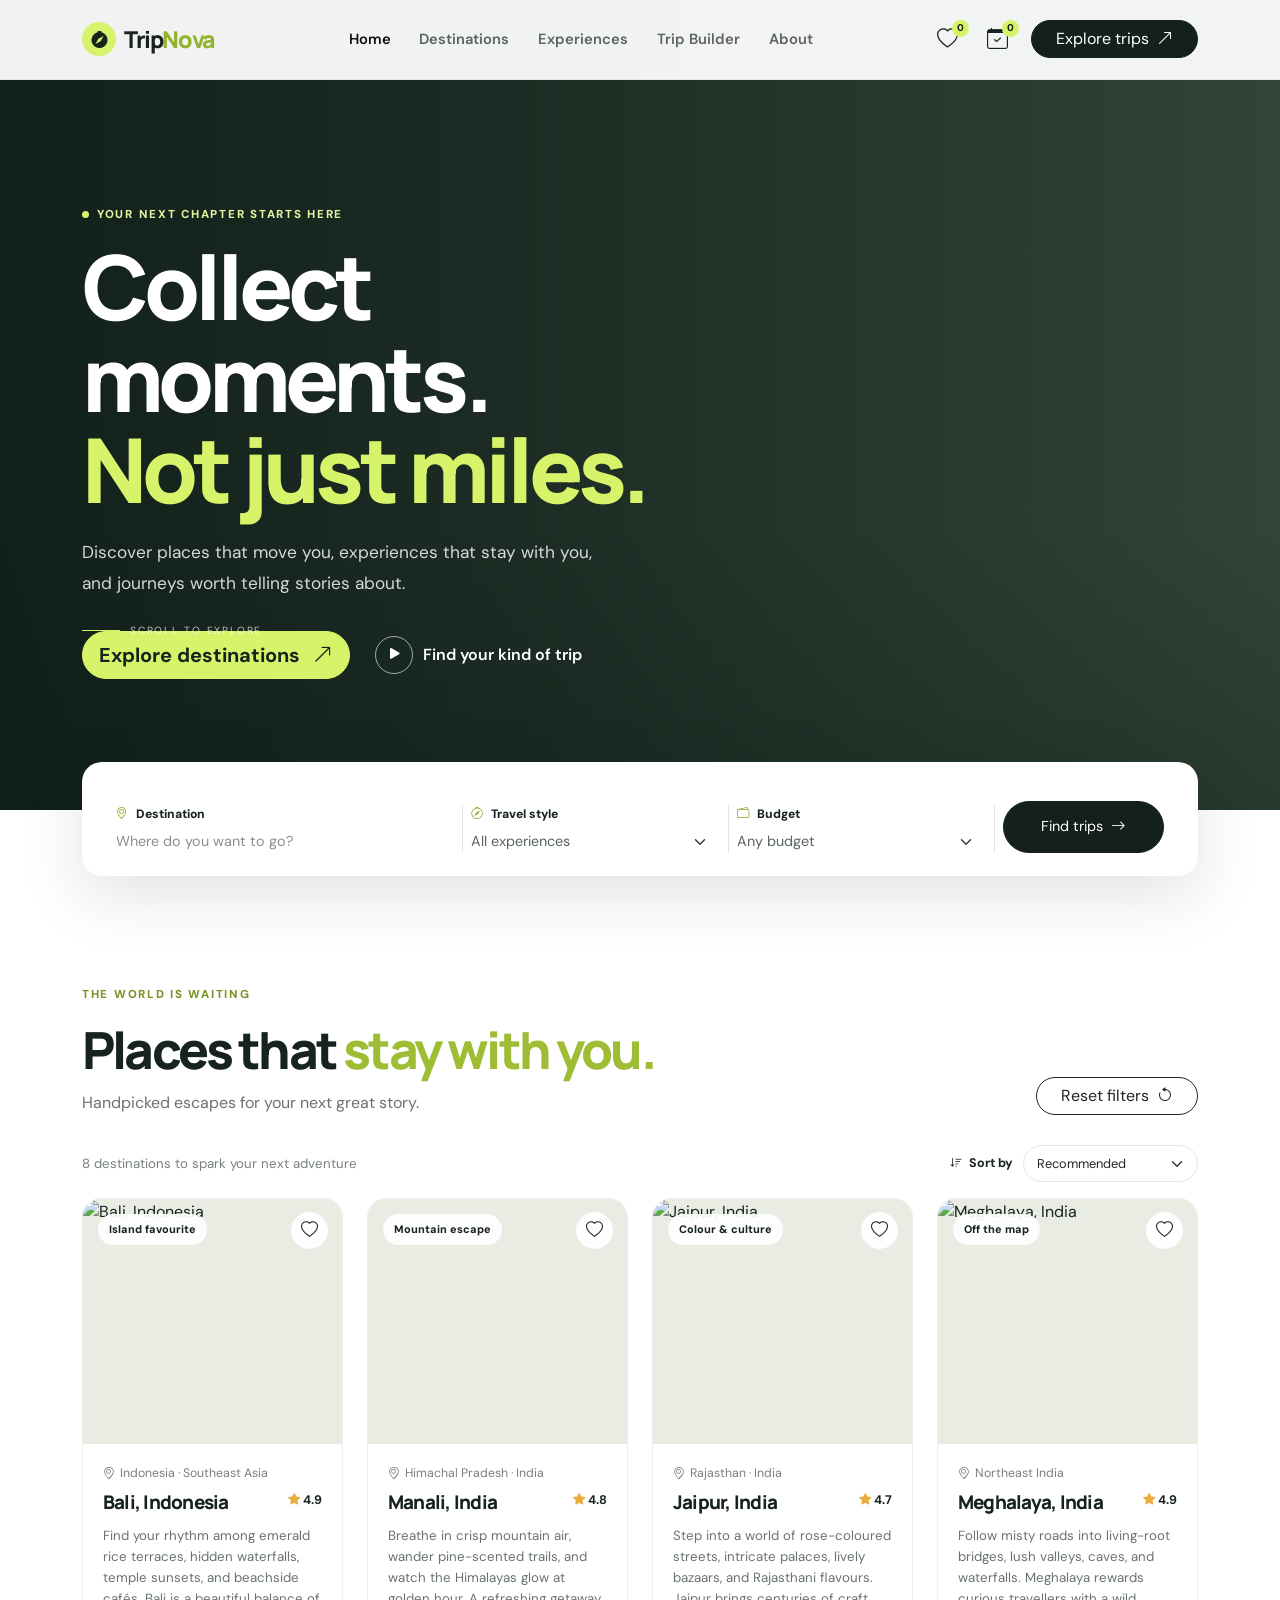
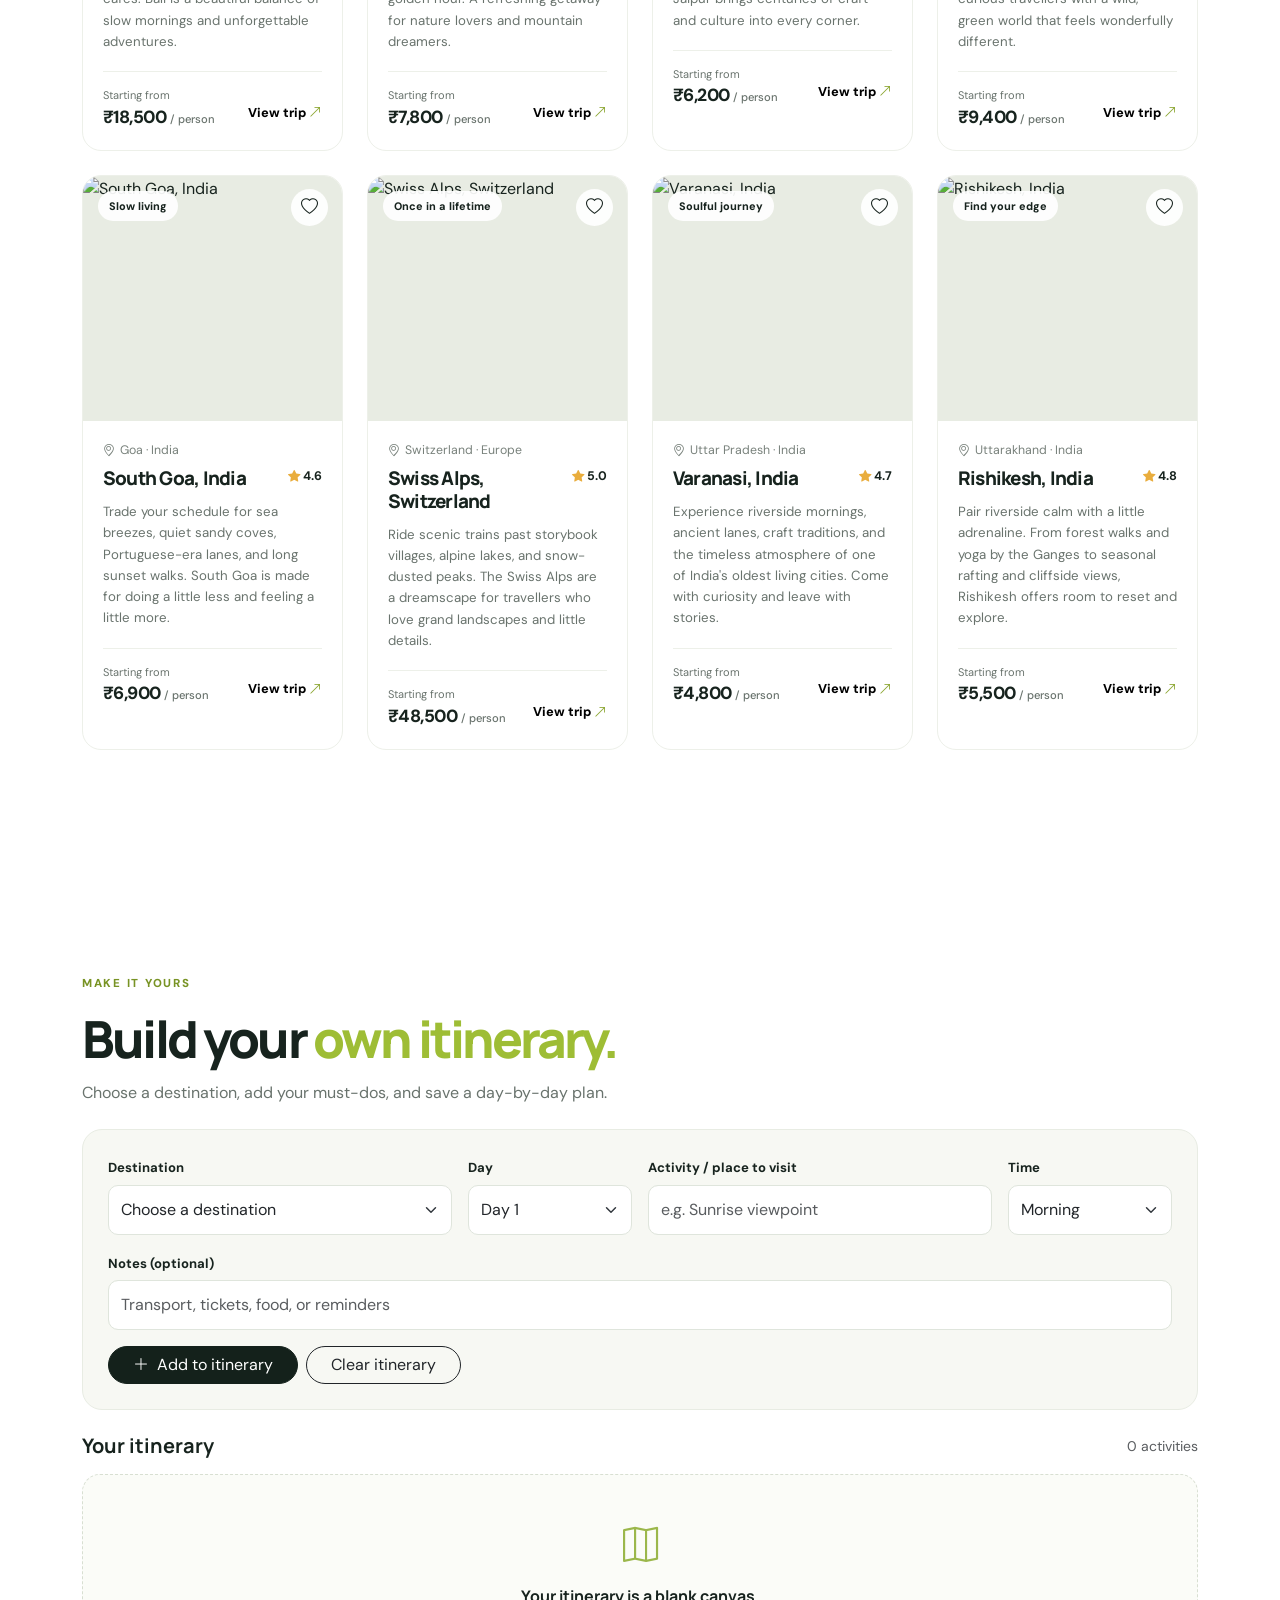
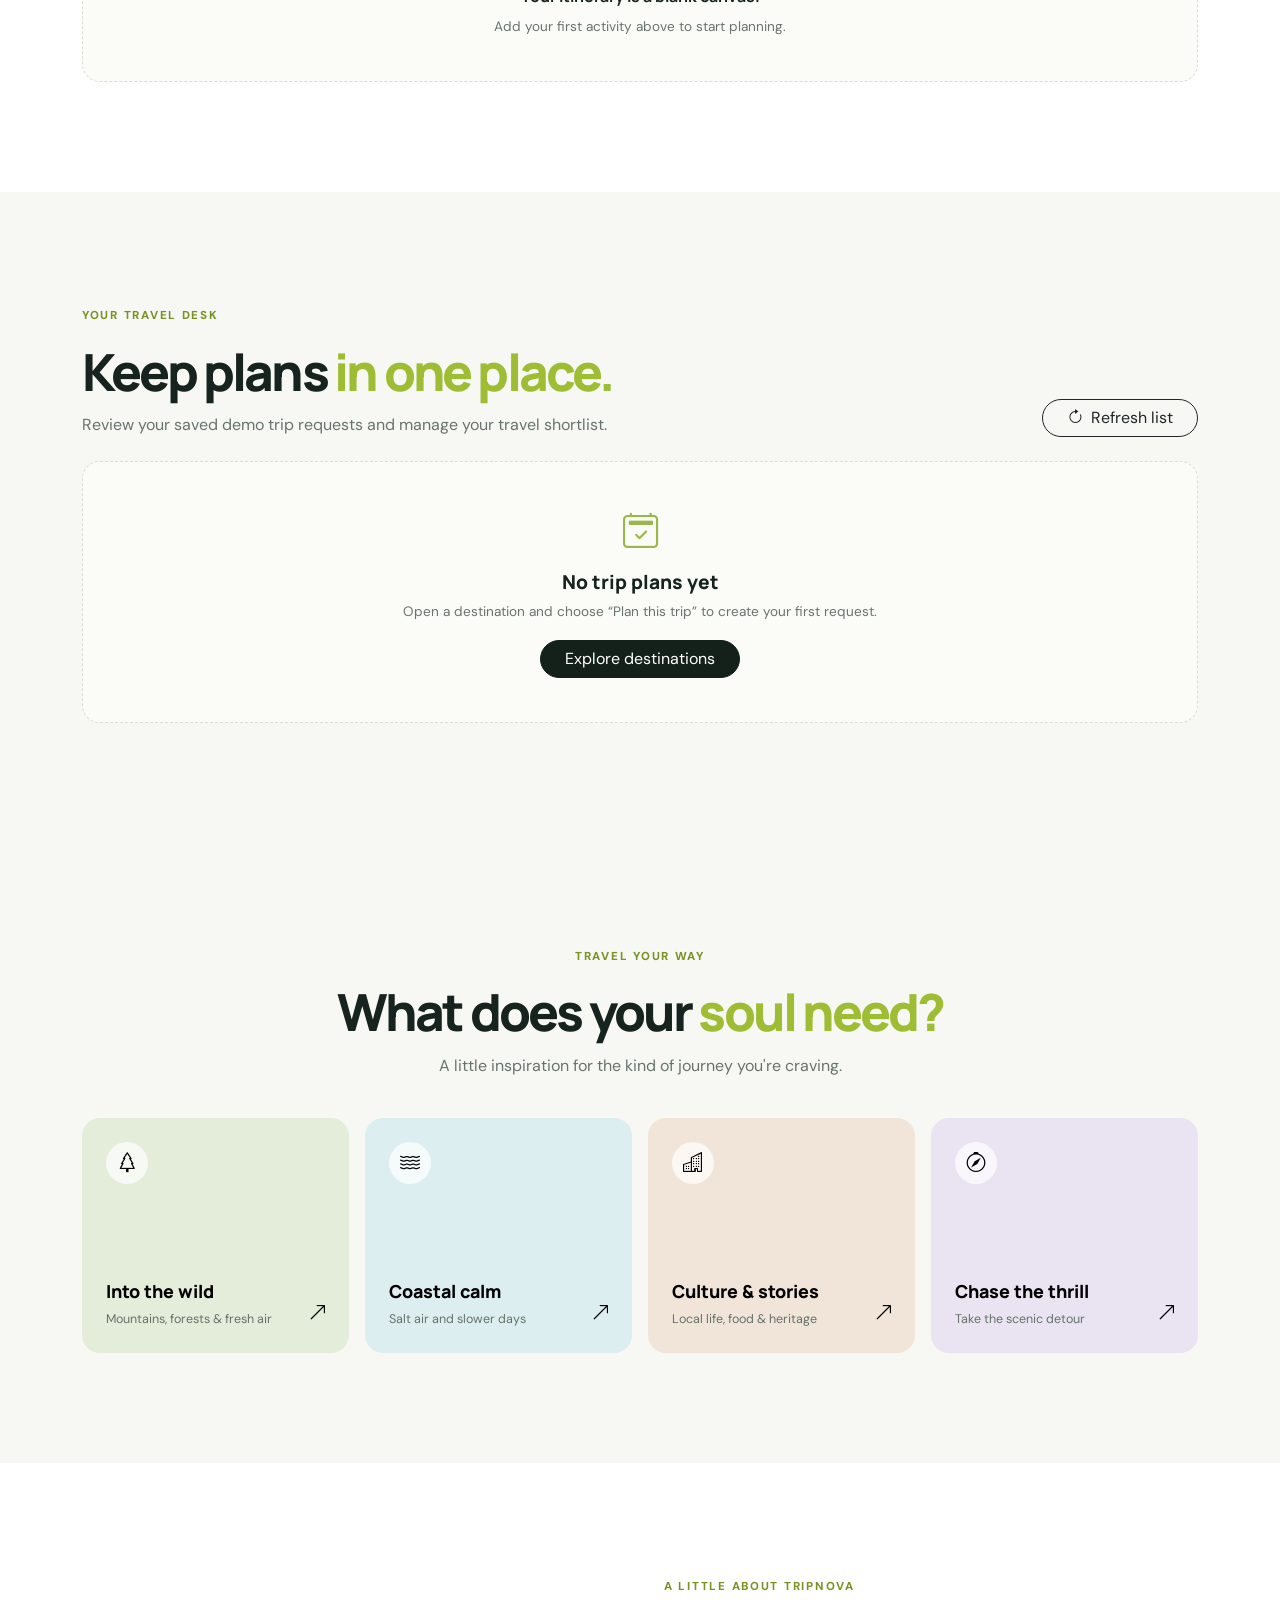
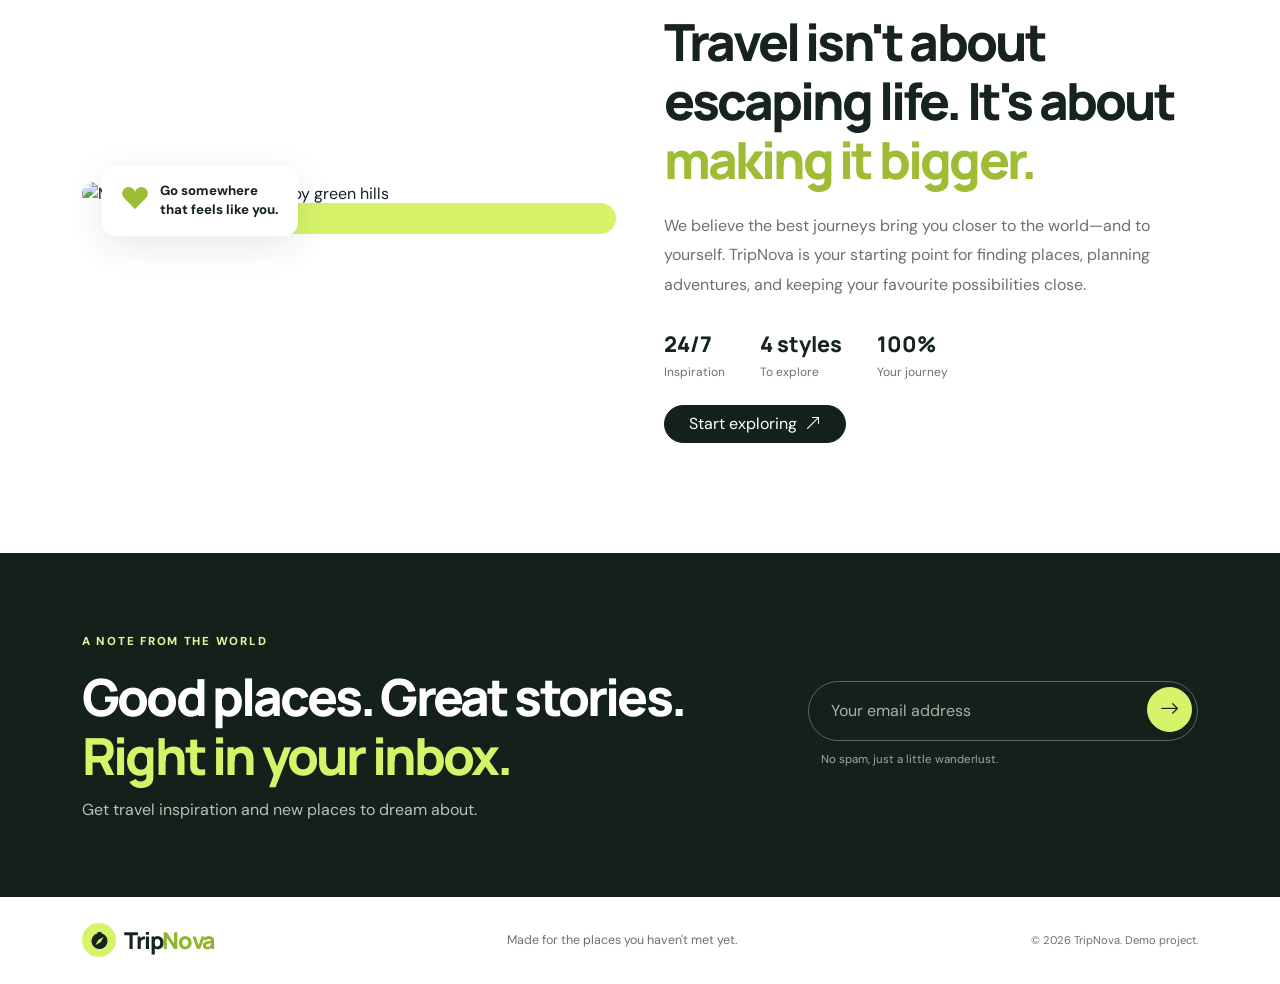
==== index.html @ 425c513f "Initial commit: TripNova Travel Explorer" ====
<!doctype html>
<html lang="en">

<head>
  <meta charset="UTF-8" />
  <meta name="viewport" content="width=device-width, initial-scale=1.0" />
  <meta name="description"
    content="TripNova helps you discover unforgettable destinations, plan trips, and save your dream getaways." />
  <title>TripNova — Find Your Next Adventure</title>
  <link rel="preconnect" href="https://fonts.googleapis.com" />
  <link rel="preconnect" href="https://fonts.gstatic.com" crossorigin />
  <link
    href="https://fonts.googleapis.com/css2?family=DM+Sans:wght@400;500;600;700&family=Manrope:wght@400;500;600;700;800&display=swap"
    rel="stylesheet" />
  <link href="https://cdn.jsdelivr.net/npm/bootstrap@5.3.3/dist/css/bootstrap.min.css" rel="stylesheet" />
  <link href="https://cdn.jsdelivr.net/npm/bootstrap-icons@1.11.3/font/bootstrap-icons.min.css" rel="stylesheet" />
  <link rel="stylesheet" href="css/style.css" />
</head>

<body>
  <nav class="navbar navbar-expand-lg navbar-light fixed-top nav-glass">
    <div class="container">
      <a class="navbar-brand brand" href="#"><span class="brand-mark"><i class="bi bi-compass-fill"></i></span>
        Trip<span>Nova</span></a>
      <button class="navbar-toggler border-0" type="button" data-bs-toggle="collapse" data-bs-target="#mainNav"
        aria-controls="mainNav" aria-expanded="false" aria-label="Toggle navigation">
        <span class="navbar-toggler-icon"></span>
      </button>
      <div class="collapse navbar-collapse" id="mainNav">
        <ul class="navbar-nav mx-auto mb-2 mb-lg-0">
          <li class="nav-item">
            <a class="nav-link active" href="#home">Home</a>
          </li>
          <li class="nav-item">
            <a class="nav-link" href="#destinations">Destinations</a>
          </li>
          <li class="nav-item">
            <a class="nav-link" href="#experiences">Experiences</a>
          </li>
          <li class="nav-item">
            <a class="nav-link" href="#itinerary">Trip Builder</a>
          </li>
          <li class="nav-item">
            <a class="nav-link" href="#about">About</a>
          </li>
        </ul>
        <div class="nav-actions d-flex align-items-center gap-3">
          <button class="btn btn-link wishlist-nav position-relative" id="navWishlist" aria-label="View saved trips">
            <i class="bi bi-heart"></i><span class="wishlist-count" id="wishlistCount">0</span>
          </button>
          <button class="btn btn-link wishlist-nav position-relative" id="navBookings" aria-label="Manage bookings">
            <i class="bi bi-calendar-check"></i><span class="wishlist-count" id="bookingCount">0</span>
          </button>
          <a class="btn btn-dark rounded-pill px-4" href="#destinations">Explore trips <i
              class="bi bi-arrow-up-right ms-1"></i></a>
        </div>
      </div>
    </div>
  </nav>

  <main>
    <section class="hero-section" id="home">
      <div class="hero-overlay"></div>
      <div class="container hero-content">
        <div class="hero-copy">
          <span class="eyebrow light-eyebrow"><span class="eyebrow-dot"></span> YOUR NEXT CHAPTER STARTS
            HERE</span>
          <h1>Collect moments.<br /><em>Not just miles.</em></h1>
          <p>
            Discover places that move you, experiences that stay with you, and
            journeys worth telling stories about.
          </p>
          <div class="hero-buttons">
            <a href="#destinations" class="btn btn-lime btn-lg rounded-pill">Explore destinations <i
                class="bi bi-arrow-up-right ms-2"></i></a>
            <a href="#experiences" class="hero-link"><span class="play-circle"><i class="bi bi-play-fill"></i></span>
              Find your kind of trip</a>
          </div>
        </div>
        <div class="hero-scroll"><span></span> SCROLL TO EXPLORE</div>
      </div>
    </section>

    <section class="search-wrap container">
      <form id="searchForm" class="search-panel row g-3 align-items-end">
        <div class="col-12 col-md-4 search-field">
          <label for="searchInput"><i class="bi bi-geo-alt"></i> Destination</label>
          <input id="searchInput" class="form-control" type="search" placeholder="Where do you want to go?" />
        </div>
        <div class="col-6 col-md-3 search-field">
          <label for="categoryFilter"><i class="bi bi-compass"></i> Travel style</label>
          <select id="categoryFilter" class="form-select">
            <option value="all">All experiences</option>
            <option value="Nature">Nature</option>
            <option value="Beach">Beach</option>
            <option value="Culture">Culture</option>
            <option value="Adventure">Adventure</option>
          </select>
        </div>
        <div class="col-6 col-md-3 search-field">
          <label for="budgetFilter"><i class="bi bi-wallet2"></i> Budget</label>
          <select id="budgetFilter" class="form-select">
            <option value="all">Any budget</option>
            <option value="5000">Under ₹5,000</option>
            <option value="10000">Under ₹10,000</option>
            <option value="20000">Under ₹20,000</option>
          </select>
        </div>
        <div class="col-12 col-md-2 d-grid">
          <button class="btn btn-dark search-btn rounded-pill" type="submit">
            Find trips <i class="bi bi-arrow-right ms-1"></i>
          </button>
        </div>
      </form>
    </section>

    <section class="section-pad destinations-section" id="destinations">
      <div class="container">
        <div class="section-heading d-flex flex-wrap align-items-end justify-content-between gap-3">
          <div>
            <span class="eyebrow">THE WORLD IS WAITING</span>
            <h2>Places that <em>stay with you.</em></h2>
            <p class="section-subtitle">
              Handpicked escapes for your next great story.
            </p>
          </div>
          <button class="btn btn-outline-dark rounded-pill px-4" id="resetFilters">
            Reset filters <i class="bi bi-arrow-counterclockwise ms-1"></i>
          </button>
        </div>
        <div class="results-toolbar d-flex flex-wrap align-items-center justify-content-between gap-3">
          <div id="resultsInfo" class="results-info mb-0" aria-live="polite">
            Discovering destinations…
          </div>
          <div class="sort-control">
            <label for="sortFilter"><i class="bi bi-sort-down me-1"></i> Sort by</label><select id="sortFilter"
              class="form-select form-select-sm">
              <option value="recommended">Recommended</option>
              <option value="price-asc">Price: low to high</option>
              <option value="price-desc">Price: high to low</option>
              <option value="rating-desc">Top rated</option>
              <option value="name-asc">Name: A–Z</option>
            </select>
          </div>
        </div>
        <div id="tripGrid" class="row g-4"></div>
        <div id="emptyState" class="empty-state d-none">
          <i class="bi bi-map"></i>
          <h3>No trips found</h3>
          <p>Try a different destination, travel style, or budget.</p>
          <button class="btn btn-dark rounded-pill" id="emptyReset">
            Show all trips
          </button>
        </div>
      </div>
    </section>

    <section class="itinerary-section section-pad" id="itinerary">
      <div class="container">
        <div class="section-heading d-flex flex-wrap align-items-end justify-content-between gap-3">
          <div>
            <span class="eyebrow">MAKE IT YOURS</span>
            <h2>Build your <em>own itinerary.</em></h2>
            <p class="section-subtitle">
              Choose a destination, add your must-dos, and save a day-by-day
              plan.
            </p>
          </div>
        </div>
        <div class="builder-panel mt-4">
          <form id="itineraryForm" class="row g-3 align-items-end">
            <div class="col-12 col-md-4">
              <label class="form-label" for="itineraryDestination">Destination</label><select class="form-select"
                id="itineraryDestination" required>
                <option value="">Choose a destination</option>
              </select>
            </div>
            <div class="col-6 col-md-2">
              <label class="form-label" for="itineraryDay">Day</label><select class="form-select" id="itineraryDay">
                <option value="1">Day 1</option>
                <option value="2">Day 2</option>
                <option value="3">Day 3</option>
                <option value="4">Day 4</option>
                <option value="5">Day 5</option>
                <option value="6">Day 6</option>
                <option value="7">Day 7</option>
              </select>
            </div>
            <div class="col-12 col-md-4">
              <label class="form-label" for="itineraryActivity">Activity / place to visit</label><input
                class="form-control" id="itineraryActivity" placeholder="e.g. Sunrise viewpoint" required
                maxlength="100" />
            </div>
            <div class="col-6 col-md-2">
              <label class="form-label" for="itineraryTime">Time</label><select class="form-select" id="itineraryTime">
                <option>Morning</option>
                <option>Afternoon</option>
                <option>Evening</option>
              </select>
            </div>
            <div class="col-12">
              <label class="form-label" for="itineraryNotes">Notes (optional)</label><input class="form-control"
                id="itineraryNotes" placeholder="Transport, tickets, food, or reminders" maxlength="180" />
            </div>
            <div class="col-12 d-flex flex-wrap gap-2">
              <button class="btn btn-dark rounded-pill px-4" type="submit">
                <i class="bi bi-plus-lg me-1"></i> Add to itinerary</button><button
                class="btn btn-outline-dark rounded-pill px-4" type="button" id="clearItinerary">
                Clear itinerary
              </button>
            </div>
          </form>
        </div>
        <div class="itinerary-results mt-4">
          <div class="d-flex align-items-center justify-content-between gap-3 mb-3">
            <h3 class="h5 fw-bold mb-0">Your itinerary</h3>
            <span id="itineraryCount" class="small text-muted">0 activities</span>
          </div>
          <div id="itineraryList" class="itinerary-list"></div>
        </div>
      </div>
    </section>

    <section class="booking-management-section section-pad" id="bookingManagement">
      <div class="container">
        <div class="section-heading d-flex flex-wrap align-items-end justify-content-between gap-3">
          <div>
            <span class="eyebrow">YOUR TRAVEL DESK</span>
            <h2>Keep plans <em>in one place.</em></h2>
            <p class="section-subtitle">
              Review your saved demo trip requests and manage your travel
              shortlist.
            </p>
          </div>
          <button class="btn btn-outline-dark rounded-pill px-4" id="refreshBookings">
            <i class="bi bi-arrow-clockwise me-1"></i> Refresh list
          </button>
        </div>
        <div id="bookingManagementList" class="booking-management-list mt-4"></div>
      </div>
    </section>

    <section class="experience-section section-pad" id="experiences">
      <div class="container">
        <div class="section-heading text-center mx-auto">
          <span class="eyebrow">TRAVEL YOUR WAY</span>
          <h2>What does your <em>soul need?</em></h2>
          <p class="section-subtitle">
            A little inspiration for the kind of journey you're craving.
          </p>
        </div>
        <div class="row g-3 mt-4">
          <div class="col-6 col-lg-3">
            <button class="experience-card exp-nature" data-experience="Nature">
              <span class="exp-icon"><i class="bi bi-tree"></i></span><span class="exp-title">Into the wild</span><span
                class="exp-copy">Mountains, forests & fresh air</span><i class="bi bi-arrow-up-right exp-arrow"></i>
            </button>
          </div>
          <div class="col-6 col-lg-3">
            <button class="experience-card exp-beach" data-experience="Beach">
              <span class="exp-icon"><i class="bi bi-water"></i></span><span class="exp-title">Coastal calm</span><span
                class="exp-copy">Salt air and slower days</span><i class="bi bi-arrow-up-right exp-arrow"></i>
            </button>
          </div>
          <div class="col-6 col-lg-3">
            <button class="experience-card exp-culture" data-experience="Culture">
              <span class="exp-icon"><i class="bi bi-buildings"></i></span><span class="exp-title">Culture &
                stories</span><span class="exp-copy">Local life, food & heritage</span><i
                class="bi bi-arrow-up-right exp-arrow"></i>
            </button>
          </div>
          <div class="col-6 col-lg-3">
            <button class="experience-card exp-adventure" data-experience="Adventure">
              <span class="exp-icon"><i class="bi bi-compass"></i></span><span class="exp-title">Chase the
                thrill</span><span class="exp-copy">Take the scenic detour</span><i
                class="bi bi-arrow-up-right exp-arrow"></i>
            </button>
          </div>
        </div>
      </div>
    </section>

    <section class="story-section section-pad" id="about">
      <div class="container">
        <div class="row align-items-center g-5">
          <div class="col-lg-6">
            <div class="story-image">
              <img src="https://images.unsplash.com/photo-1470770841072-f978cf4d019e?auto=format&fit=crop&w=1100&q=85"
                alt="Mountain lake surrounded by green hills" loading="lazy" />
              <div class="story-stamp">
                <i class="bi bi-suit-heart-fill"></i><span>Go somewhere<br />that feels like you.</span>
              </div>
            </div>
          </div>
          <div class="col-lg-6 story-copy">
            <span class="eyebrow">A LITTLE ABOUT TRIPNOVA</span>
            <h2>
              Travel isn't about escaping life. It's about
              <em>making it bigger.</em>
            </h2>
            <p>
              We believe the best journeys bring you closer to the world—and
              to yourself. TripNova is your starting point for finding places,
              planning adventures, and keeping your favourite possibilities
              close.
            </p>
            <div class="stat-row">
              <div><strong>24/7</strong><span>Inspiration</span></div>
              <div><strong>4 styles</strong><span>To explore</span></div>
              <div><strong>100%</strong><span>Your journey</span></div>
            </div>
            <a href="#destinations" class="btn btn-dark rounded-pill px-4 mt-4">Start exploring <i
                class="bi bi-arrow-up-right ms-1"></i></a>
          </div>
        </div>
      </div>
    </section>

    <section class="newsletter-section">
      <div class="container newsletter-box">
        <div>
          <span class="eyebrow light-eyebrow">A NOTE FROM THE WORLD</span>
          <h2>
            Good places. Great stories.<br /><em>Right in your inbox.</em>
          </h2>
          <p>Get travel inspiration and new places to dream about.</p>
        </div>
        <form id="newsletterForm" class="newsletter-form">
          <label class="visually-hidden" for="newsletterEmail">Email address</label>
          <div class="input-group">
            <input class="form-control" type="email" id="newsletterEmail" placeholder="Your email address"
              required /><button class="btn btn-lime" type="submit" aria-label="Subscribe">
              <i class="bi bi-arrow-right"></i>
            </button>
          </div>
          <small id="newsletterMessage" aria-live="polite">No spam, just a little wanderlust.</small>
        </form>
      </div>
    </section>
  </main>

  <footer class="site-footer">
    <div class="container d-flex flex-column flex-md-row align-items-center justify-content-between gap-3">
      <a class="navbar-brand brand" href="#"><span class="brand-mark"><i class="bi bi-compass-fill"></i></span>
        Trip<span>Nova</span></a>
      <p class="mb-0">Made for the places you haven't met yet.</p>
      <span class="footer-copy">© <span id="year"></span> TripNova. Demo project.</span>
    </div>
  </footer>

  <div class="modal fade" id="tripModal" tabindex="-1" aria-labelledby="tripModalTitle" aria-hidden="true">
    <div class="modal-dialog modal-dialog-centered modal-lg modal-dialog-scrollable">
      <div class="modal-content trip-modal">
        <div id="modalHero" class="modal-hero"></div>
        <div class="modal-body p-4 p-md-5">
          <div class="d-flex justify-content-between align-items-start gap-3">
            <div>
              <span id="modalCategory" class="trip-category"></span>
              <h2 id="tripModalTitle" class="modal-trip-title"></h2>
              <p id="modalLocation" class="text-muted"></p>
            </div>
            <button type="button" class="btn-close" data-bs-dismiss="modal" aria-label="Close"></button>
          </div>
          <p id="modalDescription" class="modal-description"></p>
          <div class="modal-facts" id="modalFacts"></div>
          <div class="d-flex flex-wrap gap-2 mt-4">
            <button class="btn btn-dark rounded-pill px-4" id="bookTripBtn">
              Plan this trip <i class="bi bi-arrow-right ms-1"></i></button><button
              class="btn btn-outline-dark rounded-pill px-4" id="modalSaveBtn">
              <i class="bi bi-heart me-1"></i> Save trip
            </button>
          </div>
        </div>
      </div>
    </div>
  </div>

  <div class="modal fade" id="bookingModal" tabindex="-1" aria-labelledby="bookingTitle" aria-hidden="true">
    <div class="modal-dialog modal-dialog-centered">
      <div class="modal-content booking-modal">
        <div class="modal-header border-0 px-4 pt-4">
          <div>
            <span class="eyebrow">YOUR NEXT ADVENTURE</span>
            <h2 class="modal-title" id="bookingTitle">Plan your trip</h2>
          </div>
          <button type="button" class="btn-close" data-bs-dismiss="modal" aria-label="Close"></button>
        </div>
        <div class="modal-body px-4 pb-4">
          <form id="bookingForm">
            <input type="hidden" id="bookingTripId" />
            <div class="selected-trip mb-3" id="selectedTripName"></div>
            <div class="mb-3">
              <label class="form-label" for="travelerName">Your name</label><input class="form-control"
                id="travelerName" required minlength="2" placeholder="Full name" />
            </div>
            <div class="mb-3">
              <label class="form-label" for="travelerEmail">Email address</label><input class="form-control"
                id="travelerEmail" type="email" required placeholder="you@example.com" />
            </div>
            <div class="row g-3">
              <div class="col-6">
                <label class="form-label" for="travelDate">Travel date</label><input class="form-control"
                  id="travelDate" type="date" required />
              </div>
              <div class="col-6">
                <label class="form-label" for="travelerCount">Travelers</label><select class="form-select"
                  id="travelerCount">
                  <option>1</option>
                  <option selected>2</option>
                  <option>3</option>
                  <option>4</option>
                  <option>5</option>
                  <option>6</option>
                </select>
              </div>
            </div>
            <button class="btn btn-dark rounded-pill w-100 mt-4 py-3" type="submit">
              Save trip plan <i class="bi bi-arrow-right ms-1"></i>
            </button>
            <p class="form-note mt-3 mb-0">
              Demo booking only. Your plan is saved in this browser; no
              payment is collected.
            </p>
          </form>
        </div>
      </div>
    </div>
  </div>

  <div class="toast-container position-fixed bottom-0 end-0 p-3">
    <div id="appToast" class="toast border-0" role="status" aria-live="polite" aria-atomic="true">
      <div class="d-flex">
        <div class="toast-body" id="toastMessage">Done!</div>
        <button type="button" class="btn-close me-2 m-auto" data-bs-dismiss="toast" aria-label="Close"></button>
      </div>
    </div>
  </div>

  <div class="wishlist-drawer-backdrop" id="wishlistBackdrop"></div>
  <aside class="wishlist-drawer" id="wishlistDrawer" aria-label="Saved trips" aria-hidden="true">
    <div class="drawer-header">
      <div>
        <span class="eyebrow">YOUR SHORTLIST</span>
        <h2>Saved trips <span id="drawerCount">(0)</span></h2>
      </div>
      <button class="btn-close" id="closeWishlist" aria-label="Close saved trips"></button>
    </div>
    <div id="wishlistItems" class="wishlist-items"></div>
    <div class="drawer-footer">
      <button class="btn btn-outline-dark rounded-pill w-100" id="clearWishlist">
        Clear saved trips
      </button>
    </div>
  </aside>

  <script src="https://code.jquery.com/jquery-3.7.1.min.js"></script>
  <script src="https://cdn.jsdelivr.net/npm/bootstrap@5.3.3/dist/js/bootstrap.bundle.min.js"></script>
  <script src="js/app.js"></script>
</body>

</html>
---- css/style.css ----
:root {
    --ink: #17231e;
    --muted: #69736d;
    --lime: #d6f36a;
    --paper: #f7f8f3;
    --line: #e4e8df;
    --dark: #14211b;
    --radius: 22px;
}

* {
    box-sizing: border-box;
}

html {
    scroll-behavior: smooth;
    scroll-padding-top: 90px;
}

body {
    font-family: "DM Sans", sans-serif;
    color: var(--ink);
    background: #fff;
    overflow-x: hidden;
}

h1,
h2,
h3,
.brand {
    font-family: "Manrope", sans-serif;
}

h1,
h2 {
    font-weight: 800;
    letter-spacing: -0.055em;
}

em {
    font-style: normal;
    color: #9ebd35;
}

.navbar {
    padding: 17px 0;
    transition: all 0.25s ease;
}

.nav-glass {
    background: rgba(255, 255, 255, 0.94);
    backdrop-filter: blur(18px);
    border-bottom: 1px solid rgba(20, 33, 27, 0.06);
}

.brand {
    font-weight: 800;
    letter-spacing: -0.06em;
    color: var(--ink) !important;
    font-size: 1.45rem;
    display: inline-flex;
    align-items: center;
    gap: 8px;
}

.brand>span:last-child {
    margin-left: -8px;
    color: #92b32c;
}

.brand-mark {
    width: 34px;
    height: 34px;
    display: inline-grid;
    place-items: center;
    background: var(--lime);
    border-radius: 50%;
    font-size: 17px;
}

.nav-link {
    font-weight: 600;
    color: #59645e !important;
    padding: 0.65rem 0.9rem !important;
    font-size: 0.92rem;
}

.nav-link:hover,
.nav-link.active {
    color: #111 !important;
}

.nav-actions .btn-dark,
.btn-dark {
    background: var(--dark);
    border-color: var(--dark);
}

.btn-dark:hover {
    background: #31463a;
    border-color: #31463a;
}

.wishlist-nav {
    color: var(--ink);
    font-size: 1.3rem;
    padding: 0.2rem 0.35rem;
}

.wishlist-count {
    position: absolute;
    top: -1px;
    right: -5px;
    font-size: 0.62rem;
    background: var(--lime);
    border-radius: 50%;
    min-width: 17px;
    height: 17px;
    display: grid;
    place-items: center;
    font-weight: 800;
}

.hero-section {
    min-height: 690px;
    height: min(810px, 90vh);
    position: relative;
    display: flex;
    align-items: center;
    background: #33463b url("https://images.unsplash.com/photo-1476514525535-07fb3b4ae5f1?auto=format&fit=crop&w=2200&q=90") center 52% / cover no-repeat;
    color: #fff;
}

.hero-overlay {
    position: absolute;
    inset: 0;
    background:
        linear-gradient(90deg,
            rgba(10, 24, 18, 0.82) 0%,
            rgba(10, 24, 18, 0.53) 44%,
            rgba(10, 24, 18, 0.04) 100%),
        linear-gradient(0deg, rgba(10, 24, 18, 0.25), transparent 35%);
}

.hero-content {
    position: relative;
    padding-top: 70px;
}

.hero-copy {
    max-width: 680px;
}

.eyebrow {
    font-size: 0.72rem;
    font-weight: 800;
    letter-spacing: 0.15em;
    color: #789324;
    display: inline-flex;
    align-items: center;
    gap: 8px;
    margin-bottom: 17px;
}

.light-eyebrow {
    color: #e0f4a1;
}

.eyebrow-dot {
    height: 7px;
    width: 7px;
    background: var(--lime);
    border-radius: 50%;
}

.hero-copy h1 {
    font-size: clamp(3.3rem, 7vw, 6.1rem);
    line-height: 1.02;
    margin: 0 0 22px;
}

.hero-copy h1 em {
    color: var(--lime);
}

.hero-copy p {
    font-size: 1.08rem;
    line-height: 1.8;
    max-width: 520px;
    color: rgba(255, 255, 255, 0.82);
}

.hero-buttons {
    display: flex;
    align-items: center;
    gap: 25px;
    flex-wrap: wrap;
    margin-top: 32px;
}

.btn-lime {
    background: var(--lime);
    border-color: var(--lime);
    color: var(--ink);
    font-weight: 700;
}

.btn-lime:hover {
    background: #e4ff83;
    border-color: #e4ff83;
    color: var(--ink);
}

.hero-link {
    color: #fff;
    text-decoration: none;
    font-weight: 600;
    display: flex;
    align-items: center;
    gap: 10px;
}

.play-circle {
    display: grid;
    place-items: center;
    width: 38px;
    height: 38px;
    border: 1px solid rgba(255, 255, 255, 0.6);
    border-radius: 50%;
    font-size: 1.2rem;
}

.hero-note {
    position: absolute;
    right: 12px;
    bottom: 28px;
    display: flex;
    gap: 13px;
    align-items: center;
    padding: 17px 21px;
    background: rgba(255, 255, 255, 0.13);
    backdrop-filter: blur(14px);
    border: 1px solid rgba(255, 255, 255, 0.25);
    border-radius: 15px;
}

.hero-note>i {
    font-size: 1.5rem;
    color: var(--lime);
}

.hero-note strong,
.hero-note small {
    display: block;
}

.hero-note strong {
    font-size: 0.85rem;
}

.hero-note small {
    font-size: 0.72rem;
    color: rgba(255, 255, 255, 0.75);
    margin-top: 3px;
}

.hero-scroll {
    position: absolute;
    left: 12px;
    bottom: 40px;
    font-size: 0.65rem;
    letter-spacing: 0.17em;
    color: rgba(255, 255, 255, 0.72);
    display: flex;
    align-items: center;
    gap: 10px;
}

.hero-scroll span {
    display: inline-block;
    height: 1px;
    width: 38px;
    background: var(--lime);
}

.search-wrap {
    position: relative;
    margin-top: -48px;
    z-index: 3;
}

.search-panel {
    background: white;
    border-radius: 20px;
    box-shadow: 0 18px 65px rgba(15, 34, 24, 0.13);
    padding: 23px 26px;
    margin: 0;
}

.search-field {
    border-right: 1px solid var(--line);
}

.search-field label {
    display: block;
    font-size: 0.76rem;
    font-weight: 800;
    margin-bottom: 8px;
}

.search-field label i {
    color: #8cac2b;
    margin-right: 5px;
}

.search-field .form-control,
.search-field .form-select {
    border: 0;
    padding: 0;
    color: #59645e;
    box-shadow: none;
    background-color: transparent;
    font-size: 0.9rem;
}

.search-field .form-control::placeholder {
    color: #89918b;
}

.search-btn {
    padding: 14px 10px;
    font-size: 0.9rem;
}

.section-pad {
    padding: 110px 0;
}

.destinations-section {
    padding-top: 105px;
}

.section-heading h2 {
    font-size: clamp(2.1rem, 4vw, 3.4rem);
    line-height: 1.14;
    margin-bottom: 13px;
}

.section-subtitle {
    color: var(--muted);
    font-size: 1rem;
    margin-bottom: 0;
}

.results-info {
    color: #78817b;
    font-size: 0.83rem;
    margin: 30px 0 16px;
}

.trip-card {
    height: 100%;
    border: 1px solid #edf0e9;
    border-radius: 19px;
    overflow: hidden;
    background: #fff;
    transition:
        transform 0.25s,
        box-shadow 0.25s;
}

.trip-card:hover {
    transform: translateY(-5px);
    box-shadow: 0 18px 45px rgba(20, 33, 27, 0.1);
}

.trip-image-wrap {
    height: 245px;
    position: relative;
    overflow: hidden;
    background: #e8ece3;
}

.trip-image {
    width: 100%;
    height: 100%;
    object-fit: cover;
    transition: transform 0.5s;
}

.trip-card:hover .trip-image {
    transform: scale(1.045);
}

.trip-tag {
    position: absolute;
    top: 15px;
    left: 15px;
    background: rgba(255, 255, 255, 0.92);
    border-radius: 99px;
    padding: 7px 11px;
    font-size: 0.68rem;
    font-weight: 800;
}

.save-trip {
    position: absolute;
    right: 14px;
    top: 13px;
    width: 37px;
    height: 37px;
    border: 0;
    border-radius: 50%;
    background: rgba(255, 255, 255, 0.93);
    display: grid;
    place-items: center;
    font-size: 1.05rem;
    color: var(--ink);
    transition: all 0.2s;
}

.save-trip.saved {
    background: var(--lime);
    color: #28391a;
}

.trip-card-body {
    padding: 20px;
}

.trip-location {
    font-size: 0.77rem;
    color: #78817b;
    margin-bottom: 8px;
    display: flex;
    gap: 5px;
    align-items: center;
}

.trip-title-row {
    display: flex;
    justify-content: space-between;
    gap: 12px;
    align-items: start;
}

.trip-title {
    font-size: 1.18rem;
    font-weight: 800;
    letter-spacing: -0.04em;
    margin: 0;
}

.trip-rating {
    font-size: 0.78rem;
    font-weight: 700;
    white-space: nowrap;
}

.trip-rating i {
    color: #e9ad3d;
}

.trip-desc {
    font-size: 0.83rem;
    color: var(--muted);
    line-height: 1.6;
    margin: 11px 0 19px;
    min-height: 40px;
}

.trip-card-footer {
    display: flex;
    align-items: end;
    justify-content: space-between;
    border-top: 1px solid #edf0e9;
    padding-top: 15px;
}

.price-label {
    font-size: 0.69rem;
    color: var(--muted);
    display: block;
}

.trip-price {
    font-weight: 800;
    font-size: 1.1rem;
    letter-spacing: -0.03em;
}

.trip-price small {
    font-size: 0.7rem;
    font-weight: 500;
    color: var(--muted);
    letter-spacing: 0;
}

.trip-view {
    border: 0;
    background: transparent;
    font-weight: 800;
    font-size: 0.8rem;
    padding: 8px 0 8px 8px;
}

.trip-view i {
    color: #8aa52e;
}

.empty-state {
    text-align: center;
    padding: 60px 20px;
    background: var(--paper);
    border-radius: 20px;
}

.empty-state>i {
    font-size: 2.5rem;
    color: #91ad39;
}

.empty-state h3 {
    font-size: 1.4rem;
    margin-top: 12px;
}

.empty-state p {
    color: var(--muted);
}

.experience-section {
    background: var(--paper);
}

.experience-card {
    border: 0;
    border-radius: 18px;
    min-height: 235px;
    width: 100%;
    text-align: left;
    padding: 24px;
    position: relative;
    overflow: hidden;
    display: flex;
    flex-direction: column;
    align-items: flex-start;
    transition: transform 0.2s;
}

.experience-card:hover {
    transform: translateY(-5px);
}

.exp-nature {
    background: #e4edda;
}

.exp-beach {
    background: #dceef0;
}

.exp-culture {
    background: #f0e5d8;
}

.exp-adventure {
    background: #e9e3f2;
}

.exp-icon {
    width: 42px;
    height: 42px;
    background: rgba(255, 255, 255, 0.72);
    display: grid;
    place-items: center;
    border-radius: 50%;
    font-size: 1.25rem;
    margin-bottom: auto;
}

.exp-title {
    font-family: "Manrope";
    font-weight: 800;
    font-size: 1.12rem;
    margin-top: 27px;
}

.exp-copy {
    font-size: 0.78rem;
    color: #667169;
    margin-top: 5px;
}

.exp-arrow {
    position: absolute;
    right: 22px;
    bottom: 24px;
    font-size: 1.2rem;
}

.story-image {
    position: relative;
    padding: 0 28px 28px 0;
}

.story-image:before {
    content: "";
    position: absolute;
    right: 0;
    bottom: 0;
    width: 68%;
    height: 60%;
    background: var(--lime);
    border-radius: 20px;
}

.story-image img {
    position: relative;
    width: 100%;
    height: 480px;
    object-fit: cover;
    border-radius: 20px;
}

.story-stamp {
    position: absolute;
    bottom: 5px;
    left: 20px;
    transform: translateY(10%);
    background: #fff;
    border-radius: 14px;
    padding: 16px 20px;
    display: flex;
    align-items: center;
    gap: 12px;
    box-shadow: 0 10px 35px #14211b19;
    font-size: 0.83rem;
    font-weight: 800;
}

.story-stamp i {
    color: #9dbd35;
    font-size: 1.6rem;
}

.story-copy h2 {
    font-size: clamp(2.1rem, 4vw, 3.3rem);
    line-height: 1.15;
    margin-bottom: 22px;
}

.story-copy>p {
    color: var(--muted);
    line-height: 1.85;
    max-width: 520px;
}

.stat-row {
    display: flex;
    gap: 35px;
    margin-top: 28px;
}

.stat-row div {
    display: flex;
    flex-direction: column;
}

.stat-row strong {
    font-family: "Manrope";
    font-size: 1.35rem;
    font-weight: 800;
}

.stat-row span {
    font-size: 0.75rem;
    color: var(--muted);
    margin-top: 3px;
}

.newsletter-section {
    background: var(--dark);
    padding: 75px 0;
    color: #fff;
}

.newsletter-box {
    display: flex;
    align-items: center;
    justify-content: space-between;
    gap: 45px;
}

.newsletter-box h2 {
    font-size: clamp(2rem, 4vw, 3.2rem);
    line-height: 1.15;
    margin-bottom: 13px;
}

.newsletter-box h2 em {
    color: var(--lime);
}

.newsletter-box p {
    color: #b7c0b9;
    margin: 0;
}

.newsletter-form {
    width: min(100%, 390px);
    flex-shrink: 0;
}

.newsletter-form .input-group {
    border: 1px solid #5b685f;
    padding: 5px;
    border-radius: 99px;
}

.newsletter-form .form-control {
    background: transparent;
    border: 0;
    color: #fff;
    box-shadow: none;
    padding-left: 17px;
}

.newsletter-form .form-control::placeholder {
    color: #a5b0a8;
}

.newsletter-form .btn {
    border-radius: 50% !important;
    width: 45px;
    height: 45px;
    font-size: 1.2rem;
}

.newsletter-form small {
    display: block;
    color: #9da9a0;
    margin: 10px 0 0 13px;
    font-size: 0.72rem;
}

.site-footer {
    padding: 26px 0;
    background: #fff;
}

.site-footer p,
.footer-copy {
    font-size: 0.78rem;
    color: var(--muted);
}

.footer-copy {
    font-size: 0.7rem;
}

.trip-modal,
.booking-modal {
    border: 0;
    border-radius: 22px;
    overflow: hidden;
}

.modal-hero {
    height: 270px;
    background-size: cover;
    background-position: center;
}

.trip-category {
    font-size: 0.7rem;
    text-transform: uppercase;
    letter-spacing: 0.12em;
    font-weight: 800;
    color: #7d9a25;
}

.modal-trip-title {
    font-weight: 800;
    letter-spacing: -0.05em;
    margin: 5px 0;
    font-size: 2rem;
}

.modal-description {
    color: var(--muted);
    line-height: 1.8;
}

.modal-facts {
    display: flex;
    gap: 25px;
    flex-wrap: wrap;
    padding: 16px 0;
    border-top: 1px solid var(--line);
    border-bottom: 1px solid var(--line);
}

.modal-fact {
    font-size: 0.8rem;
    color: var(--muted);
}

.modal-fact strong {
    display: block;
    color: var(--ink);
    font-size: 1rem;
    margin-top: 3px;
}

.booking-modal .modal-title {
    font-weight: 800;
    letter-spacing: -0.04em;
}

.form-label {
    font-size: 0.82rem;
    font-weight: 700;
}

.form-control,
.form-select {
    border-color: #dfe5dc;
    border-radius: 10px;
    padding: 12px;
}

.form-control:focus,
.form-select:focus {
    border-color: #a8c44c;
    box-shadow: 0 0 0 0.2rem #d6f36a55;
}

.selected-trip {
    background: var(--paper);
    border-radius: 12px;
    padding: 13px;
    font-weight: 800;
}

.form-note {
    font-size: 0.72rem;
    color: var(--muted);
    line-height: 1.5;
}

.toast {
    border-radius: 12px;
    background: #fff;
    box-shadow: 0 10px 35px #14211b22;
}

.wishlist-drawer-backdrop {
    position: fixed;
    inset: 0;
    background: #101b16a6;
    z-index: 1040;
    opacity: 0;
    visibility: hidden;
    transition: 0.25s;
}

.wishlist-drawer {
    position: fixed;
    z-index: 1045;
    right: 0;
    top: 0;
    bottom: 0;
    width: min(440px, 100%);
    background: #fff;
    transform: translateX(100%);
    transition: transform 0.3s ease;
    display: flex;
    flex-direction: column;
    padding: 28px;
}

.wishlist-open .wishlist-drawer {
    transform: translateX(0);
}

.wishlist-open .wishlist-drawer-backdrop {
    opacity: 1;
    visibility: visible;
}

.drawer-header {
    display: flex;
    justify-content: space-between;
    align-items: center;
    padding-bottom: 22px;
    border-bottom: 1px solid var(--line);
}

.drawer-header .eyebrow {
    margin-bottom: 5px;
}

.drawer-header h2 {
    font-size: 1.7rem;
    margin: 0;
}

.drawer-header h2 span {
    font-size: 0.9rem;
    color: var(--muted);
    font-weight: 500;
}

.wishlist-items {
    overflow: auto;
    flex: 1;
    padding: 12px 0;
}

.wishlist-empty {
    text-align: center;
    color: var(--muted);
    padding: 50px 10px;
}

.wishlist-empty i {
    font-size: 2.5rem;
    display: block;
    color: #a4bc60;
    margin-bottom: 12px;
}

.wishlist-item {
    display: flex;
    gap: 13px;
    padding: 13px 0;
    border-bottom: 1px solid var(--line);
}

.wishlist-item img {
    width: 88px;
    height: 82px;
    object-fit: cover;
    border-radius: 12px;
}

.wishlist-item-info {
    flex: 1;
    min-width: 0;
}

.wishlist-item-info strong {
    display: block;
    font-size: 0.92rem;
}

.wishlist-item-info small {
    display: block;
    color: var(--muted);
    margin: 4px 0;
}

.wishlist-item-actions {
    display: flex;
    gap: 12px;
    align-items: center;
}

.wishlist-item-actions button {
    border: 0;
    background: none;
    padding: 0;
    font-size: 0.8rem;
    font-weight: 700;
}

.wishlist-item-actions .remove-saved {
    color: #b44d4d;
}

.drawer-footer {
    padding-top: 15px;
    border-top: 1px solid var(--line);
}

.d-none {
    display: none !important;
}

@media (max-width: 991px) {
    .navbar-collapse {
        padding: 15px 0;
    }

    .nav-actions {
        padding-top: 10px;
    }

    .hero-section {
        height: 700px;
        min-height: 650px;
    }

    .hero-note {
        right: 12px;
        bottom: 25px;
    }

    .search-field:nth-child(2) {
        border-right: 0;
    }

    .section-pad {
        padding: 85px 0;
    }

    .destinations-section {
        padding-top: 80px;
    }

    .trip-image-wrap {
        height: 220px;
    }

    .newsletter-box {
        align-items: flex-start;
        flex-direction: column;
        gap: 28px;
    }

    .newsletter-form {
        width: 100%;
        max-width: 520px;
    }
}

@media (max-width: 767px) {
    .hero-section {
        height: 700px;
        min-height: 650px;
        background-position: 58% center;
    }

    .hero-overlay {
        background:
            linear-gradient(90deg, rgba(10, 24, 18, 0.83), rgba(10, 24, 18, 0.35)),
            linear-gradient(0deg, rgba(10, 24, 18, 0.35), transparent 50%);
    }

    .hero-content {
        padding-top: 45px;
    }

    .hero-copy h1 {
        font-size: clamp(3.1rem, 12vw, 4.6rem);
    }

    .hero-copy p {
        font-size: 0.98rem;
    }

    .hero-note {
        display: none;
    }

    .hero-scroll {
        bottom: 22px;
    }

    .search-wrap {
        margin-top: -28px;
    }

    .search-panel {
        padding: 19px 17px;
    }

    .search-field {
        border-right: 0;
        border-bottom: 1px solid var(--line);
        padding-bottom: 13px;
    }

    .search-field:nth-child(3) {
        border-bottom: 0;
    }

    .search-btn {
        padding: 13px;
    }

    .section-pad {
        padding: 70px 0;
    }

    .destinations-section {
        padding-top: 68px;
    }

    .section-heading h2 {
        font-size: 2.25rem;
    }

    .section-heading>.btn {
        margin-top: 5px;
    }

    .trip-image-wrap {
        height: 220px;
    }

    .trip-card-body {
        padding: 16px;
    }

    .trip-desc {
        min-height: 0;
    }

    .experience-card {
        padding: 17px;
        min-height: 205px;
    }

    .exp-title {
        font-size: 0.98rem;
    }

    .exp-copy {
        font-size: 0.7rem;
        max-width: 120px;
    }

    .exp-arrow {
        right: 15px;
        bottom: 15px;
    }

    .story-image img {
        height: 360px;
    }

    .story-copy h2 {
        font-size: 2.3rem;
    }

    .stat-row {
        gap: 22px;
    }

    .newsletter-section {
        padding: 58px 0;
    }

    .site-footer {
        text-align: center;
    }

    .site-footer .brand {
        margin: auto;
    }

    .modal-hero {
        height: 210px;
    }
}

@media (max-width: 420px) {
    .hero-buttons {
        gap: 16px;
    }

    .hero-buttons .btn {
        font-size: 0.85rem;
        padding: 12px 16px;
    }

    .hero-link {
        font-size: 0.8rem;
    }

    .trip-image-wrap {
        height: 185px;
    }

    .trip-title {
        font-size: 1rem;
    }

    .trip-rating {
        font-size: 0.7rem;
    }

    .trip-card-body {
        padding: 13px;
    }

    .trip-price {
        font-size: 1rem;
    }

    .experience-card {
        min-height: 185px;
    }

    .stat-row {
        gap: 16px;
    }

    .stat-row strong {
        font-size: 1.1rem;
    }
}

/* Feature upgrade: sorting, itinerary builder, and booking management */
.results-toolbar {
    margin-top: 30px;
    margin-bottom: 16px;
}

.sort-control {
    display: flex;
    align-items: center;
    gap: 10px;
}

.sort-control label {
    font-size: 0.78rem;
    font-weight: 700;
    white-space: nowrap;
}

.sort-control select {
    min-width: 175px;
    border-radius: 999px;
    padding: 8px 34px 8px 13px;
    border-color: var(--line);
    font-size: 0.8rem;
}

.results-toolbar .results-info {
    margin: 0;
}

.itinerary-section {
    background: #fff;
}

.builder-panel {
    background: var(--paper);
    border: 1px solid #e8ece3;
    border-radius: 20px;
    padding: 25px;
}

.builder-panel .form-label {
    margin-bottom: 7px;
}

.itinerary-list {
    display: grid;
    gap: 12px;
}

.itinerary-item {
    display: flex;
    align-items: center;
    gap: 17px;
    padding: 17px 20px;
    border: 1px solid var(--line);
    border-radius: 16px;
    background: #fff;
}

.itinerary-day {
    width: 52px;
    height: 57px;
    flex-shrink: 0;
    border-radius: 13px;
    background: #e8f2ce;
    display: flex;
    flex-direction: column;
    align-items: center;
    justify-content: center;
}

.itinerary-day span {
    font-size: 0.57rem;
    font-weight: 800;
    letter-spacing: 0.1em;
    color: #617a22;
}

.itinerary-day strong {
    font-family: "Manrope";
    font-size: 1.4rem;
    line-height: 1.15;
}

.itinerary-item-main {
    flex: 1;
    min-width: 0;
}

.itinerary-item-meta {
    font-size: 0.72rem;
    color: #7a857d;
    margin-bottom: 5px;
}

.itinerary-item-meta span {
    padding: 0 4px;
}

.itinerary-item h4 {
    font-size: 1rem;
    font-weight: 800;
    margin: 0;
}

.itinerary-item p {
    font-size: 0.8rem;
    color: var(--muted);
    margin: 5px 0 0;
}

.icon-action {
    width: 36px;
    height: 36px;
    border: 1px solid var(--line);
    border-radius: 50%;
    background: white;
    color: #a24d4d;
    flex-shrink: 0;
}

.icon-action:hover {
    background: #fff0f0;
}

.itinerary-empty,
.booking-empty {
    text-align: center;
    padding: 44px 20px;
    border: 1px dashed #d8dfd2;
    border-radius: 18px;
    background: #fbfcf8;
}

.itinerary-empty>i,
.booking-empty>i {
    display: block;
    font-size: 2.2rem;
    color: #9bb74b;
    margin-bottom: 12px;
}

.itinerary-empty strong {
    font-family: "Manrope";
}

.itinerary-empty p,
.booking-empty p {
    font-size: 0.85rem;
    color: var(--muted);
    margin: 8px 0 0;
}

.booking-management-section {
    background: var(--paper);
}

.booking-management-list {
    display: grid;
    gap: 12px;
}

.booking-row {
    display: flex;
    align-items: center;
    gap: 16px;
    padding: 19px 21px;
    background: #fff;
    border: 1px solid #e9ede5;
    border-radius: 17px;
}

.booking-row-icon {
    width: 48px;
    height: 48px;
    display: grid;
    place-items: center;
    border-radius: 14px;
    background: #edf3df;
    color: #6e8b24;
    font-size: 1.35rem;
    flex-shrink: 0;
}

.booking-row-main {
    flex: 1;
    min-width: 0;
}

.booking-row-top {
    display: flex;
    align-items: center;
    gap: 12px;
    flex-wrap: wrap;
}

.booking-row-top h3 {
    font-size: 1rem;
    font-weight: 800;
    margin: 0;
}

.booking-status {
    font-size: 0.67rem;
    font-weight: 800;
    border-radius: 99px;
    padding: 5px 9px;
}

.status-saved {
    background: #edf5d8;
    color: #526e1c;
}

.status-cancelled {
    background: #fbe8e7;
    color: #a24743;
}

.booking-row-main>p {
    font-size: 0.79rem;
    color: var(--muted);
    margin: 6px 0 8px;
    overflow-wrap: anywhere;
}

.booking-meta {
    display: flex;
    flex-wrap: wrap;
    gap: 13px;
    font-size: 0.73rem;
    color: #69756d;
}

.booking-cancelled {
    opacity: 0.72;
}

.booking-cancel-btn {
    white-space: nowrap;
}

.booking-empty h3 {
    font-family: "Manrope";
    font-size: 1.2rem;
    font-weight: 800;
}

.booking-empty p {
    margin-bottom: 18px;
}

@media (max-width: 767px) {
    .results-toolbar {
        align-items: flex-start !important;
        flex-direction: column;
    }

    .sort-control {
        width: 100%;
        justify-content: space-between;
    }

    .sort-control select {
        flex: 1;
    }

    .builder-panel {
        padding: 17px;
    }

    .itinerary-item {
        padding: 14px;
        gap: 11px;
        align-items: flex-start;
    }

    .itinerary-day {
        width: 44px;
        height: 50px;
    }

    .itinerary-item h4 {
        font-size: 0.9rem;
    }

    .booking-row {
        align-items: flex-start;
        gap: 11px;
        padding: 15px;
    }

    .booking-row-icon {
        width: 40px;
        height: 40px;
        font-size: 1.1rem;
    }

    .booking-row-top {
        gap: 7px;
    }

    .booking-row-top h3 {
        font-size: 0.92rem;
    }

    .booking-meta {
        gap: 7px 12px;
    }

    .booking-cancel-btn {
        font-size: 0.7rem;
        padding: 6px 9px;
        margin-top: 4px;
    }
}

@media (max-width: 460px) {
    .booking-row {
        flex-wrap: wrap;
    }

    .booking-row-main {
        width: calc(100% - 55px);
        flex: auto;
    }

    .booking-cancel-btn {
        margin-left: 51px;
    }

    .itinerary-item {
        gap: 9px;
    }

    .itinerary-item-meta {
        font-size: 0.67rem;
    }
}
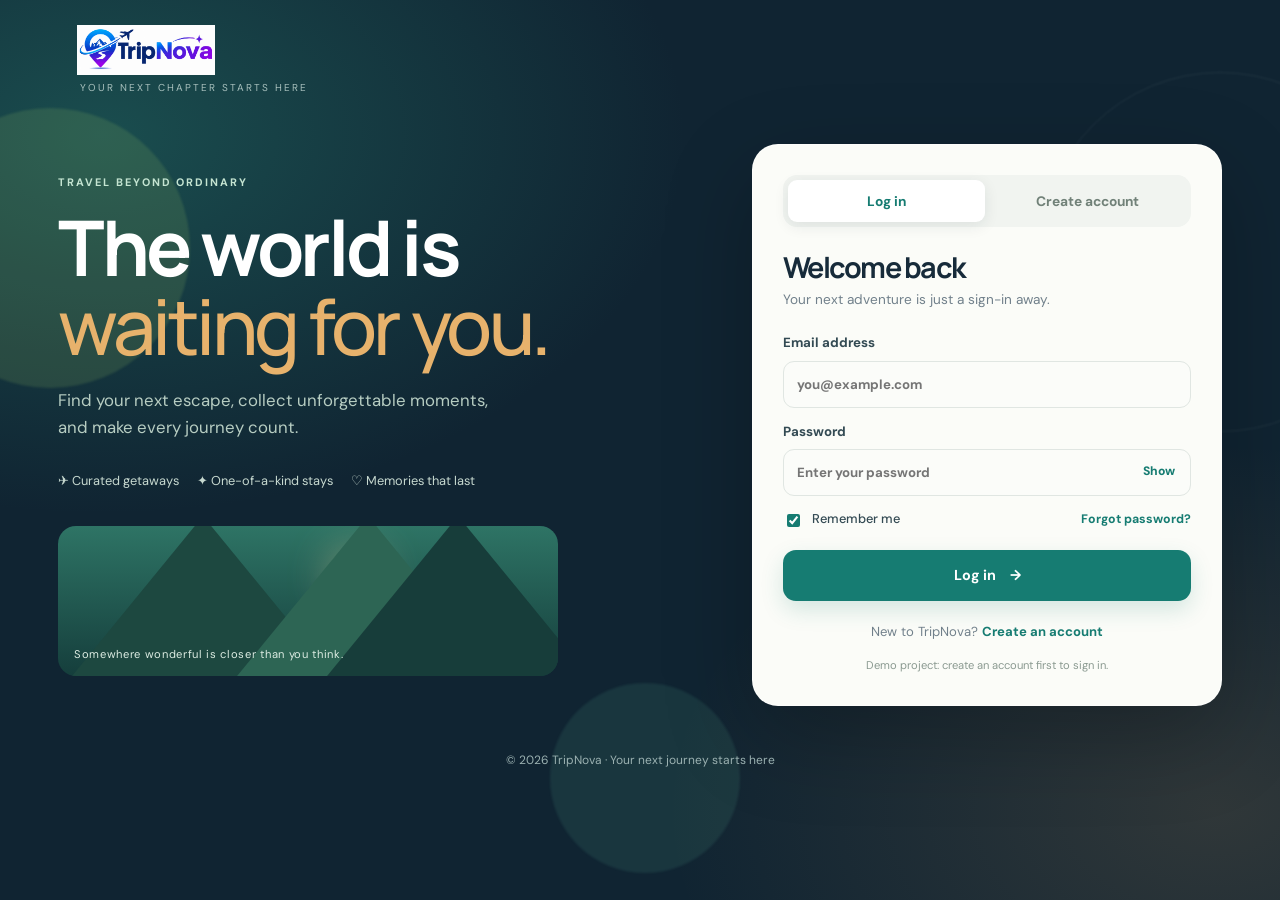
==== commit 00c3767f: "Initial commit - TripNova Travel Explorer" ====
--- a/index.html
+++ b/index.html
@@ -3,459 +3,128 @@
 
 <head>
   <meta charset="UTF-8" />
-  <meta name="viewport" content="width=device-width, initial-scale=1.0" />
-  <meta name="description"
-    content="TripNova helps you discover unforgettable destinations, plan trips, and save your dream getaways." />
-  <title>TripNova — Find Your Next Adventure</title>
+  <meta name="viewport" content="width=device-width, initial-scale=1" />
+  <meta name="theme-color" content="#102b2a" />
+  <meta name="description" content="TripNova — discover extraordinary destinations." />
+  <title>TripNova | Welcome</title>
   <link rel="preconnect" href="https://fonts.googleapis.com" />
-  <link rel="preconnect" href="https://fonts.gstatic.com" crossorigin />
   <link
     href="https://fonts.googleapis.com/css2?family=DM+Sans:wght@400;500;600;700&family=Manrope:wght@400;500;600;700;800&display=swap"
     rel="stylesheet" />
-  <link href="https://cdn.jsdelivr.net/npm/bootstrap@5.3.3/dist/css/bootstrap.min.css" rel="stylesheet" />
-  <link href="https://cdn.jsdelivr.net/npm/bootstrap-icons@1.11.3/font/bootstrap-icons.min.css" rel="stylesheet" />
   <link rel="stylesheet" href="css/style.css" />
 </head>
 
-<body>
-  <nav class="navbar navbar-expand-lg navbar-light fixed-top nav-glass">
-    <div class="container">
-      <a class="navbar-brand brand" href="#"><span class="brand-mark"><i class="bi bi-compass-fill"></i></span>
-        Trip<span>Nova</span></a>
-      <button class="navbar-toggler border-0" type="button" data-bs-toggle="collapse" data-bs-target="#mainNav"
-        aria-controls="mainNav" aria-expanded="false" aria-label="Toggle navigation">
-        <span class="navbar-toggler-icon"></span>
-      </button>
-      <div class="collapse navbar-collapse" id="mainNav">
-        <ul class="navbar-nav mx-auto mb-2 mb-lg-0">
-          <li class="nav-item">
-            <a class="nav-link active" href="#home">Home</a>
-          </li>
-          <li class="nav-item">
-            <a class="nav-link" href="#destinations">Destinations</a>
-          </li>
-          <li class="nav-item">
-            <a class="nav-link" href="#experiences">Experiences</a>
-          </li>
-          <li class="nav-item">
-            <a class="nav-link" href="#itinerary">Trip Builder</a>
-          </li>
-          <li class="nav-item">
-            <a class="nav-link" href="#about">About</a>
-          </li>
-        </ul>
-        <div class="nav-actions d-flex align-items-center gap-3">
-          <button class="btn btn-link wishlist-nav position-relative" id="navWishlist" aria-label="View saved trips">
-            <i class="bi bi-heart"></i><span class="wishlist-count" id="wishlistCount">0</span>
-          </button>
-          <button class="btn btn-link wishlist-nav position-relative" id="navBookings" aria-label="Manage bookings">
-            <i class="bi bi-calendar-check"></i><span class="wishlist-count" id="bookingCount">0</span>
-          </button>
-          <a class="btn btn-dark rounded-pill px-4" href="#destinations">Explore trips <i
-              class="bi bi-arrow-up-right ms-1"></i></a>
-        </div>
+<body class="auth-body">
+  <div class="auth-orb orb-one"></div>
+  <div class="auth-orb orb-two"></div>
+  <div class="auth-orb orb-three"></div>
+  <header class="auth-brand">
+    <a class="brand" href="index.html">
+        <img src="assets/tripnova-logo.png"
+             alt="TripNova Logo"
+             class="brand-logo">
+    </a>
+
+    <span class="brand-note">
+        YOUR NEXT CHAPTER STARTS HERE
+    </span>
+  </header>
+  <main class="auth-layout">
+    <section class="auth-copy">
+      <span class="eyebrow light">TRAVEL BEYOND ORDINARY</span>
+      <h1>The world is<br /><em>waiting for you.</em></h1>
+      <p>
+        Find your next escape, collect unforgettable moments, and make every
+        journey count.
+      </p>
+      <div class="auth-perks">
+        <span>✈ Curated getaways</span><span>✦ One-of-a-kind stays</span><span>♡ Memories that last</span>
       </div>
-    </div>
-  </nav>
-
-  <main>
-    <section class="hero-section" id="home">
-      <div class="hero-overlay"></div>
-      <div class="container hero-content">
-        <div class="hero-copy">
-          <span class="eyebrow light-eyebrow"><span class="eyebrow-dot"></span> YOUR NEXT CHAPTER STARTS
-            HERE</span>
-          <h1>Collect moments.<br /><em>Not just miles.</em></h1>
-          <p>
-            Discover places that move you, experiences that stay with you, and
-            journeys worth telling stories about.
-          </p>
-          <div class="hero-buttons">
-            <a href="#destinations" class="btn btn-lime btn-lg rounded-pill">Explore destinations <i
-                class="bi bi-arrow-up-right ms-2"></i></a>
-            <a href="#experiences" class="hero-link"><span class="play-circle"><i class="bi bi-play-fill"></i></span>
-              Find your kind of trip</a>
-          </div>
-        </div>
-        <div class="hero-scroll"><span></span> SCROLL TO EXPLORE</div>
-      </div>
-    </section>
-
-    <section class="search-wrap container">
-      <form id="searchForm" class="search-panel row g-3 align-items-end">
-        <div class="col-12 col-md-4 search-field">
-          <label for="searchInput"><i class="bi bi-geo-alt"></i> Destination</label>
-          <input id="searchInput" class="form-control" type="search" placeholder="Where do you want to go?" />
-        </div>
-        <div class="col-6 col-md-3 search-field">
-          <label for="categoryFilter"><i class="bi bi-compass"></i> Travel style</label>
-          <select id="categoryFilter" class="form-select">
-            <option value="all">All experiences</option>
-            <option value="Nature">Nature</option>
-            <option value="Beach">Beach</option>
-            <option value="Culture">Culture</option>
-            <option value="Adventure">Adventure</option>
-          </select>
-        </div>
-        <div class="col-6 col-md-3 search-field">
-          <label for="budgetFilter"><i class="bi bi-wallet2"></i> Budget</label>
-          <select id="budgetFilter" class="form-select">
-            <option value="all">Any budget</option>
-            <option value="5000">Under ₹5,000</option>
-            <option value="10000">Under ₹10,000</option>
-            <option value="20000">Under ₹20,000</option>
-          </select>
-        </div>
-        <div class="col-12 col-md-2 d-grid">
-          <button class="btn btn-dark search-btn rounded-pill" type="submit">
-            Find trips <i class="bi bi-arrow-right ms-1"></i>
-          </button>
-        </div>
-      </form>
-    </section>
-
-    <section class="section-pad destinations-section" id="destinations">
-      <div class="container">
-        <div class="section-heading d-flex flex-wrap align-items-end justify-content-between gap-3">
-          <div>
-            <span class="eyebrow">THE WORLD IS WAITING</span>
-            <h2>Places that <em>stay with you.</em></h2>
-            <p class="section-subtitle">
-              Handpicked escapes for your next great story.
-            </p>
-          </div>
-          <button class="btn btn-outline-dark rounded-pill px-4" id="resetFilters">
-            Reset filters <i class="bi bi-arrow-counterclockwise ms-1"></i>
-          </button>
-        </div>
-        <div class="results-toolbar d-flex flex-wrap align-items-center justify-content-between gap-3">
-          <div id="resultsInfo" class="results-info mb-0" aria-live="polite">
-            Discovering destinations…
-          </div>
-          <div class="sort-control">
-            <label for="sortFilter"><i class="bi bi-sort-down me-1"></i> Sort by</label><select id="sortFilter"
-              class="form-select form-select-sm">
-              <option value="recommended">Recommended</option>
-              <option value="price-asc">Price: low to high</option>
-              <option value="price-desc">Price: high to low</option>
-              <option value="rating-desc">Top rated</option>
-              <option value="name-asc">Name: A–Z</option>
-            </select>
-          </div>
-        </div>
-        <div id="tripGrid" class="row g-4"></div>
-        <div id="emptyState" class="empty-state d-none">
-          <i class="bi bi-map"></i>
-          <h3>No trips found</h3>
-          <p>Try a different destination, travel style, or budget.</p>
-          <button class="btn btn-dark rounded-pill" id="emptyReset">
-            Show all trips
-          </button>
+      <div class="auth-landscape">
+        <div class="sun"></div>
+        <div class="mountain m1"></div>
+        <div class="mountain m2"></div>
+        <div class="mountain m3"></div>
+        <div class="landscape-label">
+          Somewhere wonderful is closer than you think.
         </div>
       </div>
     </section>
-
-    <section class="itinerary-section section-pad" id="itinerary">
-      <div class="container">
-        <div class="section-heading d-flex flex-wrap align-items-end justify-content-between gap-3">
-          <div>
-            <span class="eyebrow">MAKE IT YOURS</span>
-            <h2>Build your <em>own itinerary.</em></h2>
-            <p class="section-subtitle">
-              Choose a destination, add your must-dos, and save a day-by-day
-              plan.
-            </p>
-          </div>
-        </div>
-        <div class="builder-panel mt-4">
-          <form id="itineraryForm" class="row g-3 align-items-end">
-            <div class="col-12 col-md-4">
-              <label class="form-label" for="itineraryDestination">Destination</label><select class="form-select"
-                id="itineraryDestination" required>
-                <option value="">Choose a destination</option>
-              </select>
-            </div>
-            <div class="col-6 col-md-2">
-              <label class="form-label" for="itineraryDay">Day</label><select class="form-select" id="itineraryDay">
-                <option value="1">Day 1</option>
-                <option value="2">Day 2</option>
-                <option value="3">Day 3</option>
-                <option value="4">Day 4</option>
-                <option value="5">Day 5</option>
-                <option value="6">Day 6</option>
-                <option value="7">Day 7</option>
-              </select>
-            </div>
-            <div class="col-12 col-md-4">
-              <label class="form-label" for="itineraryActivity">Activity / place to visit</label><input
-                class="form-control" id="itineraryActivity" placeholder="e.g. Sunrise viewpoint" required
-                maxlength="100" />
-            </div>
-            <div class="col-6 col-md-2">
-              <label class="form-label" for="itineraryTime">Time</label><select class="form-select" id="itineraryTime">
-                <option>Morning</option>
-                <option>Afternoon</option>
-                <option>Evening</option>
-              </select>
-            </div>
-            <div class="col-12">
-              <label class="form-label" for="itineraryNotes">Notes (optional)</label><input class="form-control"
-                id="itineraryNotes" placeholder="Transport, tickets, food, or reminders" maxlength="180" />
-            </div>
-            <div class="col-12 d-flex flex-wrap gap-2">
-              <button class="btn btn-dark rounded-pill px-4" type="submit">
-                <i class="bi bi-plus-lg me-1"></i> Add to itinerary</button><button
-                class="btn btn-outline-dark rounded-pill px-4" type="button" id="clearItinerary">
-                Clear itinerary
-              </button>
-            </div>
-          </form>
-        </div>
-        <div class="itinerary-results mt-4">
-          <div class="d-flex align-items-center justify-content-between gap-3 mb-3">
-            <h3 class="h5 fw-bold mb-0">Your itinerary</h3>
-            <span id="itineraryCount" class="small text-muted">0 activities</span>
-          </div>
-          <div id="itineraryList" class="itinerary-list"></div>
-        </div>
+    <section class="auth-card">
+      <div class="auth-tabs">
+        <button class="auth-tab active" data-auth-tab="login">Log in</button><button class="auth-tab"
+          data-auth-tab="signup">
+          Create account
+        </button>
       </div>
-    </section>
-
-    <section class="booking-management-section section-pad" id="bookingManagement">
-      <div class="container">
-        <div class="section-heading d-flex flex-wrap align-items-end justify-content-between gap-3">
-          <div>
-            <span class="eyebrow">YOUR TRAVEL DESK</span>
-            <h2>Keep plans <em>in one place.</em></h2>
-            <p class="section-subtitle">
-              Review your saved demo trip requests and manage your travel
-              shortlist.
-            </p>
-          </div>
-          <button class="btn btn-outline-dark rounded-pill px-4" id="refreshBookings">
-            <i class="bi bi-arrow-clockwise me-1"></i> Refresh list
+      <div id="auth-message" class="notice hidden" role="status"></div>
+      <form id="login-form" class="auth-form">
+        <h2>Welcome back</h2>
+        <p class="muted">Your next adventure is just a sign-in away.</p>
+        <label>Email address<input name="email" type="email" placeholder="you@example.com" autocomplete="email"
+            required /></label>
+        <label>Password
+          <span class="password-wrap"><input name="password" type="password" placeholder="Enter your password"
+              autocomplete="current-password" required minlength="8" /><button type="button" class="show-password"
+              aria-label="Show password">
+              Show
+            </button></span></label>
+        <div class="form-row">
+          <label class="check-label"><input name="remember" type="checkbox" checked /> Remember
+            me</label><button type="button" id="forgot-password" class="text-button">
+            Forgot password?
           </button>
         </div>
-        <div id="bookingManagementList" class="booking-management-list mt-4"></div>
-      </div>
-    </section>
-
-    <section class="experience-section section-pad" id="experiences">
-      <div class="container">
-        <div class="section-heading text-center mx-auto">
-          <span class="eyebrow">TRAVEL YOUR WAY</span>
-          <h2>What does your <em>soul need?</em></h2>
-          <p class="section-subtitle">
-            A little inspiration for the kind of journey you're craving.
-          </p>
-        </div>
-        <div class="row g-3 mt-4">
-          <div class="col-6 col-lg-3">
-            <button class="experience-card exp-nature" data-experience="Nature">
-              <span class="exp-icon"><i class="bi bi-tree"></i></span><span class="exp-title">Into the wild</span><span
-                class="exp-copy">Mountains, forests & fresh air</span><i class="bi bi-arrow-up-right exp-arrow"></i>
-            </button>
-          </div>
-          <div class="col-6 col-lg-3">
-            <button class="experience-card exp-beach" data-experience="Beach">
-              <span class="exp-icon"><i class="bi bi-water"></i></span><span class="exp-title">Coastal calm</span><span
-                class="exp-copy">Salt air and slower days</span><i class="bi bi-arrow-up-right exp-arrow"></i>
-            </button>
-          </div>
-          <div class="col-6 col-lg-3">
-            <button class="experience-card exp-culture" data-experience="Culture">
-              <span class="exp-icon"><i class="bi bi-buildings"></i></span><span class="exp-title">Culture &
-                stories</span><span class="exp-copy">Local life, food & heritage</span><i
-                class="bi bi-arrow-up-right exp-arrow"></i>
-            </button>
-          </div>
-          <div class="col-6 col-lg-3">
-            <button class="experience-card exp-adventure" data-experience="Adventure">
-              <span class="exp-icon"><i class="bi bi-compass"></i></span><span class="exp-title">Chase the
-                thrill</span><span class="exp-copy">Take the scenic detour</span><i
-                class="bi bi-arrow-up-right exp-arrow"></i>
-            </button>
-          </div>
-        </div>
-      </div>
-    </section>
-
-    <section class="story-section section-pad" id="about">
-      <div class="container">
-        <div class="row align-items-center g-5">
-          <div class="col-lg-6">
-            <div class="story-image">
-              <img src="https://images.unsplash.com/photo-1470770841072-f978cf4d019e?auto=format&fit=crop&w=1100&q=85"
-                alt="Mountain lake surrounded by green hills" loading="lazy" />
-              <div class="story-stamp">
-                <i class="bi bi-suit-heart-fill"></i><span>Go somewhere<br />that feels like you.</span>
-              </div>
-            </div>
-          </div>
-          <div class="col-lg-6 story-copy">
-            <span class="eyebrow">A LITTLE ABOUT TRIPNOVA</span>
-            <h2>
-              Travel isn't about escaping life. It's about
-              <em>making it bigger.</em>
-            </h2>
-            <p>
-              We believe the best journeys bring you closer to the world—and
-              to yourself. TripNova is your starting point for finding places,
-              planning adventures, and keeping your favourite possibilities
-              close.
-            </p>
-            <div class="stat-row">
-              <div><strong>24/7</strong><span>Inspiration</span></div>
-              <div><strong>4 styles</strong><span>To explore</span></div>
-              <div><strong>100%</strong><span>Your journey</span></div>
-            </div>
-            <a href="#destinations" class="btn btn-dark rounded-pill px-4 mt-4">Start exploring <i
-                class="bi bi-arrow-up-right ms-1"></i></a>
-          </div>
-        </div>
-      </div>
-    </section>
-
-    <section class="newsletter-section">
-      <div class="container newsletter-box">
-        <div>
-          <span class="eyebrow light-eyebrow">A NOTE FROM THE WORLD</span>
-          <h2>
-            Good places. Great stories.<br /><em>Right in your inbox.</em>
-          </h2>
-          <p>Get travel inspiration and new places to dream about.</p>
-        </div>
-        <form id="newsletterForm" class="newsletter-form">
-          <label class="visually-hidden" for="newsletterEmail">Email address</label>
-          <div class="input-group">
-            <input class="form-control" type="email" id="newsletterEmail" placeholder="Your email address"
-              required /><button class="btn btn-lime" type="submit" aria-label="Subscribe">
-              <i class="bi bi-arrow-right"></i>
-            </button>
-          </div>
-          <small id="newsletterMessage" aria-live="polite">No spam, just a little wanderlust.</small>
-        </form>
-      </div>
+        <button class="btn btn-primary btn-full" type="submit">
+          Log in <span>→</span>
+        </button>
+        <p class="form-foot">
+          New to TripNova?
+          <button type="button" class="text-button" data-switch="signup">
+            Create an account
+          </button>
+        </p>
+        <p class="demo-hint">
+          Demo project: create an account first to sign in.
+        </p>
+      </form>
+      <form id="signup-form" class="auth-form hidden">
+        <h2>Create your account</h2>
+        <p class="muted">Let's get your journey started.</p>
+        <label>Full name<input name="name" type="text" placeholder="Your full name" autocomplete="name" required
+            minlength="2" maxlength="60" /></label>
+        <label>Email address<input name="email" type="email" placeholder="you@example.com" autocomplete="email"
+            required /></label>
+        <label>Phone number<input name="phone" type="tel" inputmode="numeric" placeholder="10-digit mobile number"
+            pattern="[6-9][0-9]{9}" title="Enter a valid 10-digit Indian mobile number" required /></label>
+        <label>Password
+          <span class="password-wrap"><input name="password" type="password" placeholder="Min. 8 characters"
+              autocomplete="new-password" required minlength="8"
+              pattern="(?=.*[a-z])(?=.*[A-Z])(?=.*[0-9])(?=.*[^A-Za-z0-9]).{8,}"
+              title="Use 8+ characters with uppercase, lowercase, number and symbol" /><button type="button"
+              class="show-password" aria-label="Show password">
+              Show
+            </button></span></label>
+        <label>Confirm password<input name="confirmPassword" type="password" placeholder="Re-enter password"
+            autocomplete="new-password" required /></label>
+        <label class="check-label terms"><input name="terms" type="checkbox" required /> I agree to the demo
+          terms and privacy notice.</label>
+        <button class="btn btn-primary btn-full" type="submit">
+          Create account <span>→</span>
+        </button>
+        <p class="form-foot">
+          Already have an account?
+          <button type="button" class="text-button" data-switch="login">
+            Log in
+          </button>
+        </p>
+      </form>
     </section>
   </main>
-
-  <footer class="site-footer">
-    <div class="container d-flex flex-column flex-md-row align-items-center justify-content-between gap-3">
-      <a class="navbar-brand brand" href="#"><span class="brand-mark"><i class="bi bi-compass-fill"></i></span>
-        Trip<span>Nova</span></a>
-      <p class="mb-0">Made for the places you haven't met yet.</p>
-      <span class="footer-copy">© <span id="year"></span> TripNova. Demo project.</span>
-    </div>
+  <footer class="auth-footer">
+    © 2026 TripNova · Your next journey starts here
   </footer>
-
-  <div class="modal fade" id="tripModal" tabindex="-1" aria-labelledby="tripModalTitle" aria-hidden="true">
-    <div class="modal-dialog modal-dialog-centered modal-lg modal-dialog-scrollable">
-      <div class="modal-content trip-modal">
-        <div id="modalHero" class="modal-hero"></div>
-        <div class="modal-body p-4 p-md-5">
-          <div class="d-flex justify-content-between align-items-start gap-3">
-            <div>
-              <span id="modalCategory" class="trip-category"></span>
-              <h2 id="tripModalTitle" class="modal-trip-title"></h2>
-              <p id="modalLocation" class="text-muted"></p>
-            </div>
-            <button type="button" class="btn-close" data-bs-dismiss="modal" aria-label="Close"></button>
-          </div>
-          <p id="modalDescription" class="modal-description"></p>
-          <div class="modal-facts" id="modalFacts"></div>
-          <div class="d-flex flex-wrap gap-2 mt-4">
-            <button class="btn btn-dark rounded-pill px-4" id="bookTripBtn">
-              Plan this trip <i class="bi bi-arrow-right ms-1"></i></button><button
-              class="btn btn-outline-dark rounded-pill px-4" id="modalSaveBtn">
-              <i class="bi bi-heart me-1"></i> Save trip
-            </button>
-          </div>
-        </div>
-      </div>
-    </div>
-  </div>
-
-  <div class="modal fade" id="bookingModal" tabindex="-1" aria-labelledby="bookingTitle" aria-hidden="true">
-    <div class="modal-dialog modal-dialog-centered">
-      <div class="modal-content booking-modal">
-        <div class="modal-header border-0 px-4 pt-4">
-          <div>
-            <span class="eyebrow">YOUR NEXT ADVENTURE</span>
-            <h2 class="modal-title" id="bookingTitle">Plan your trip</h2>
-          </div>
-          <button type="button" class="btn-close" data-bs-dismiss="modal" aria-label="Close"></button>
-        </div>
-        <div class="modal-body px-4 pb-4">
-          <form id="bookingForm">
-            <input type="hidden" id="bookingTripId" />
-            <div class="selected-trip mb-3" id="selectedTripName"></div>
-            <div class="mb-3">
-              <label class="form-label" for="travelerName">Your name</label><input class="form-control"
-                id="travelerName" required minlength="2" placeholder="Full name" />
-            </div>
-            <div class="mb-3">
-              <label class="form-label" for="travelerEmail">Email address</label><input class="form-control"
-                id="travelerEmail" type="email" required placeholder="you@example.com" />
-            </div>
-            <div class="row g-3">
-              <div class="col-6">
-                <label class="form-label" for="travelDate">Travel date</label><input class="form-control"
-                  id="travelDate" type="date" required />
-              </div>
-              <div class="col-6">
-                <label class="form-label" for="travelerCount">Travelers</label><select class="form-select"
-                  id="travelerCount">
-                  <option>1</option>
-                  <option selected>2</option>
-                  <option>3</option>
-                  <option>4</option>
-                  <option>5</option>
-                  <option>6</option>
-                </select>
-              </div>
-            </div>
-            <button class="btn btn-dark rounded-pill w-100 mt-4 py-3" type="submit">
-              Save trip plan <i class="bi bi-arrow-right ms-1"></i>
-            </button>
-            <p class="form-note mt-3 mb-0">
-              Demo booking only. Your plan is saved in this browser; no
-              payment is collected.
-            </p>
-          </form>
-        </div>
-      </div>
-    </div>
-  </div>
-
-  <div class="toast-container position-fixed bottom-0 end-0 p-3">
-    <div id="appToast" class="toast border-0" role="status" aria-live="polite" aria-atomic="true">
-      <div class="d-flex">
-        <div class="toast-body" id="toastMessage">Done!</div>
-        <button type="button" class="btn-close me-2 m-auto" data-bs-dismiss="toast" aria-label="Close"></button>
-      </div>
-    </div>
-  </div>
-
-  <div class="wishlist-drawer-backdrop" id="wishlistBackdrop"></div>
-  <aside class="wishlist-drawer" id="wishlistDrawer" aria-label="Saved trips" aria-hidden="true">
-    <div class="drawer-header">
-      <div>
-        <span class="eyebrow">YOUR SHORTLIST</span>
-        <h2>Saved trips <span id="drawerCount">(0)</span></h2>
-      </div>
-      <button class="btn-close" id="closeWishlist" aria-label="Close saved trips"></button>
-    </div>
-    <div id="wishlistItems" class="wishlist-items"></div>
-    <div class="drawer-footer">
-      <button class="btn btn-outline-dark rounded-pill w-100" id="clearWishlist">
-        Clear saved trips
-      </button>
-    </div>
-  </aside>
-
-  <script src="https://code.jquery.com/jquery-3.7.1.min.js"></script>
-  <script src="https://cdn.jsdelivr.net/npm/bootstrap@5.3.3/dist/js/bootstrap.bundle.min.js"></script>
-  <script src="js/app.js"></script>
+  <script src="js/auth.js"></script>
 </body>
 
 </html>
--- a/css/style.css
+++ b/css/style.css
@@ -1,1555 +1,3086 @@
+/* TripNova — responsive travel discovery UI */
 :root {
-    --ink: #17231e;
-    --muted: #69736d;
-    --lime: #d6f36a;
-    --paper: #f7f8f3;
-    --line: #e4e8df;
-    --dark: #14211b;
-    --radius: 22px;
-}
-
+  --ink: #173b36;
+  --ink-deep: #102b2a;
+  --muted: #6e817c;
+  --paper: #f8f8f3;
+  --white: #fff;
+  --mint: #dcece2;
+  --green: #235e4d;
+  --lime: #d7f171;
+  --orange: #f3a76c;
+  --line: #e4e9e2;
+  --shadow: 0 18px 55px #173b3610;
+  --radius: 22px;
+}
 * {
-    box-sizing: border-box;
-}
-
+  box-sizing: border-box;
+}
 html {
-    scroll-behavior: smooth;
-    scroll-padding-top: 90px;
-}
-
+  scroll-behavior: smooth;
+}
 body {
-    font-family: "DM Sans", sans-serif;
-    color: var(--ink);
-    background: #fff;
-    overflow-x: hidden;
-}
-
+  margin: 0;
+  background: var(--paper);
+  color: var(--ink);
+  font-family: "DM Sans", sans-serif;
+  line-height: 1.6;
+}
+h1,
+h2,
+h3,
+h4,
+p {
+  margin-top: 0;
+}
 h1,
 h2,
 h3,
 .brand {
-    font-family: "Manrope", sans-serif;
+  font-family: Manrope, sans-serif;
+  letter-spacing: -0.045em;
+}
+h1 {
+  font-size: clamp(2.8rem, 6vw, 5.6rem);
+  line-height: 1.03;
+  margin: 16px 0 22px;
+  font-weight: 700;
+}
+h1 em {
+  font-weight: 500;
+  color: #a8d7bd;
+  font-style: normal;
+}
+h2 {
+  font-size: clamp(2rem, 3.7vw, 3.25rem);
+  line-height: 1.1;
+  margin-bottom: 18px;
+}
+h3 {
+  line-height: 1.2;
+}
+a {
+  color: inherit;
+  text-decoration: none;
+}
+button,
+input,
+select,
+textarea {
+  font: inherit;
+}
+button {
+  cursor: pointer;
+}
+button:focus-visible,
+a:focus-visible,
+input:focus-visible,
+select:focus-visible,
+textarea:focus-visible {
+  outline: 3px solid #92cbb0;
+  outline-offset: 3px;
+}
+.hidden {
+  display: none !important;
+}
+.muted {
+  color: var(--muted);
+}
+.small-text {
+  font-size: 0.85rem;
+}
+.eyebrow {
+  display: block;
+  font-size: 0.7rem;
+  font-weight: 700;
+  letter-spacing: 0.16em;
+  color: #4e806b;
+}
+.eyebrow.light {
+  color: #c5e5d2;
+}
+.brand {
+  display: inline-flex;
+  align-items: center;
+  gap: 10px;
+  font-size: 1.4rem;
+  font-weight: 800;
+  letter-spacing: -0.06em;
+}
+.brand-mark {
+  display: grid;
+  place-items: center;
+  width: 34px;
+  height: 34px;
+  border-radius: 12px;
+  background: var(--lime);
+  color: var(--ink);
+  font-size: 1.2rem;
+}
+.btn {
+  display: inline-flex;
+  align-items: center;
+  justify-content: center;
+  gap: 22px;
+  padding: 14px 21px;
+  border: 0;
+  border-radius: 999px;
+  font-weight: 700;
+  font-size: 0.92rem;
+  transition:
+    transform 0.2s,
+    box-shadow 0.2s,
+    background 0.2s;
+}
+.btn:hover {
+  transform: translateY(-2px);
+}
+.btn-primary {
+  background: var(--green);
+  color: #fff;
+  box-shadow: 0 8px 20px #235e4d20;
+}
+.btn-primary:hover {
+  background: #174c3d;
+}
+.btn-light {
+  background: var(--lime);
+  color: var(--ink);
+}
+.btn-outline {
+  border: 1px solid var(--line);
+  background: transparent;
+  color: var(--ink);
+}
+.btn-full {
+  width: 100%;
+}
+.text-button {
+  border: 0;
+  background: none;
+  color: var(--green);
+  font-weight: 700;
+  padding: 0;
+}
+.text-button:hover {
+  text-decoration: underline;
+}
+.site-header {
+  height: 82px;
+  padding: 0 max(5vw, 24px);
+  display: flex;
+  align-items: center;
+  justify-content: space-between;
+  gap: 24px;
+  background: #f8f8f3ed;
+  backdrop-filter: blur(14px);
+  position: sticky;
+  top: 0;
+  z-index: 20;
+  border-bottom: 1px solid #e7ebe5;
+}
+.nav-links {
+  display: flex;
+  align-items: center;
+  gap: 26px;
+}
+.nav-links a {
+  font-size: 0.9rem;
+  color: #60736d;
+  font-weight: 600;
+  transition: color 0.2s;
+}
+.nav-links a:hover,
+.nav-links a.active {
+  color: var(--green);
+}
+.nav-actions {
+  display: flex;
+  align-items: center;
+  gap: 14px;
+}
+.nav-cart {
+  position: relative;
+  font-size: 1.2rem;
+  padding: 7px;
+}
+.cart-count {
+  position: absolute;
+  top: -3px;
+  right: -5px;
+  background: var(--lime);
+  font-size: 0.65rem;
+  font-weight: 800;
+  min-width: 18px;
+  height: 18px;
+  display: grid;
+  place-items: center;
+  border-radius: 20px;
+}
+.nav-user {
+  font-size: 0.85rem;
+  font-weight: 700;
+}
+.nav-logout {
+  border: 0;
+  background: transparent;
+  color: var(--muted);
+  font-weight: 600;
+  font-size: 0.85rem;
+}
+.menu-toggle {
+  display: none;
+  border: 0;
+  background: transparent;
+  font-size: 1.5rem;
+  color: var(--ink);
+}
+.hero {
+  min-height: 620px;
+  padding: 76px max(7vw, 28px) 70px;
+  background: var(--ink-deep);
+  color: white;
+  display: grid;
+  grid-template-columns: 1fr 0.9fr;
+  align-items: center;
+  gap: 5vw;
+  overflow: hidden;
+  position: relative;
+}
+.hero:before {
+  content: "";
+  position: absolute;
+  width: 600px;
+  height: 600px;
+  border: 1px solid #ffffff12;
+  border-radius: 50%;
+  right: -200px;
+  top: -250px;
+}
+.hero-content {
+  max-width: 640px;
+  position: relative;
+  z-index: 1;
+}
+.hero-content > p {
+  max-width: 450px;
+  color: #b6cbc2;
+  font-size: 1.08rem;
+  margin-bottom: 30px;
+}
+.hero-stats {
+  display: flex;
+  gap: 35px;
+  margin-top: 52px;
+}
+.hero-stats div {
+  display: grid;
+  gap: 2px;
+}
+.hero-stats strong {
+  font: 800 1.35rem Manrope;
+}
+.hero-stats small {
+  font-size: 0.75rem;
+  color: #9fb9ad;
+}
+.hero-art {
+  position: relative;
+  min-height: 420px;
+  display: flex;
+  align-items: center;
+  justify-content: center;
+}
+.hero-image {
+  height: 420px;
+  width: min(100%, 420px);
+  border-radius: 46% 46% 22px 22px;
+  background: linear-gradient(145deg, #dbe8df, #9fbca9 55%, #44695c);
+  position: relative;
+  box-shadow: 0 25px 80px #0004;
+  transform: rotate(2deg);
+}
+.image-chip {
+  position: absolute;
+  top: 22px;
+  left: 22px;
+  border-radius: 99px;
+  background: #ffffffdf;
+  color: var(--ink);
+  padding: 9px 13px;
+  font-size: 0.65rem;
+  letter-spacing: 0.08em;
+  font-weight: 800;
+}
+.hero-image-caption {
+  position: absolute;
+  bottom: 28px;
+  left: 28px;
+  display: grid;
+  gap: 6px;
+}
+.hero-image-caption span {
+  font-size: 0.65rem;
+  letter-spacing: 0.14em;
+}
+.hero-image-caption strong {
+  font: 700 1.65rem Manrope;
+}
+.floating-note {
+  position: absolute;
+  bottom: 30px;
+  left: -30px;
+  background: #fff;
+  color: var(--ink);
+  padding: 14px 19px;
+  border-radius: 16px;
+  display: flex;
+  align-items: center;
+  gap: 12px;
+  box-shadow: var(--shadow);
+  transform: rotate(-3deg);
+}
+.note-icon {
+  width: 38px;
+  height: 38px;
+  display: grid;
+  place-items: center;
+  background: var(--lime);
+  border-radius: 12px;
+}
+.floating-note div {
+  display: grid;
+}
+.floating-note small {
+  color: var(--muted);
+  font-size: 0.75rem;
+}
+.section {
+  padding: 76px max(7vw, 28px);
+}
+.section-intro {
+  display: grid;
+  grid-template-columns: 1fr 0.8fr;
+  align-items: end;
+  gap: 8vw;
+  padding-bottom: 38px;
+}
+.section-intro p {
+  color: var(--muted);
+  max-width: 460px;
+  margin-bottom: 10px;
+}
+.section-heading {
+  display: flex;
+  align-items: end;
+  justify-content: space-between;
+  gap: 20px;
+  margin-bottom: 28px;
+}
+.section-heading h2 {
+  margin: 8px 0 0;
+}
+.arrow-link {
+  font-weight: 700;
+  color: var(--green);
+  white-space: nowrap;
+}
+.destination-grid {
+  display: grid;
+  grid-template-columns: repeat(3, minmax(0, 1fr));
+  gap: 24px;
+}
+.destination-card {
+  min-width: 0;
+  background: #fff;
+  border-radius: var(--radius);
+  overflow: hidden;
+  box-shadow: 0 5px 25px #193a3210;
+  transition:
+    transform 0.25s,
+    box-shadow 0.25s;
+  border: 1px solid #e9eee8;
+}
+.destination-card:hover {
+  transform: translateY(-6px);
+  box-shadow: var(--shadow);
+}
+.card-image {
+  height: 235px;
+  position: relative;
+  background: #d8e5d9 center/cover;
+  display: block;
+}
+.card-category {
+  position: absolute;
+  top: 15px;
+  left: 15px;
+  padding: 7px 11px;
+  border-radius: 99px;
+  background: #fffdf0e8;
+  font-size: 0.68rem;
+  font-weight: 800;
+}
+.favorite-btn {
+  position: absolute;
+  right: 14px;
+  top: 14px;
+  border: 0;
+  border-radius: 50%;
+  width: 38px;
+  height: 38px;
+  background: #ffffffdf;
+  color: #45635a;
+  font-size: 1.2rem;
+}
+.favorite-btn.saved {
+  color: #e45b6b;
+}
+.card-body {
+  padding: 20px;
+}
+.card-title-row {
+  display: flex;
+  justify-content: space-between;
+  align-items: start;
+  gap: 12px;
+}
+.card-title-row h3 {
+  font-size: 1.22rem;
+  margin-bottom: 4px;
+}
+.card-location {
+  font-size: 0.78rem;
+  color: var(--muted);
+}
+.rating {
+  white-space: nowrap;
+  font-weight: 700;
+  font-size: 0.82rem;
+}
+.card-description {
+  color: var(--muted);
+  font-size: 0.88rem;
+  margin: 14px 0 19px;
+  min-height: 44px;
+}
+.card-footer {
+  border-top: 1px solid var(--line);
+  padding-top: 15px;
+  display: flex;
+  align-items: center;
+  justify-content: space-between;
+  gap: 8px;
+}
+.price-label {
+  font-size: 0.68rem;
+  color: var(--muted);
+  display: block;
+}
+.price {
+  font: 800 1.12rem Manrope;
+}
+.card-arrow {
+  width: 39px;
+  height: 39px;
+  border-radius: 50%;
+  background: var(--mint);
+  display: grid;
+  place-items: center;
+  font-size: 1.2rem;
+}
+.quote-band {
+  padding: 76px 24px;
+  background: #e5eee5;
+  text-align: center;
+}
+.quote-mark {
+  font: 5rem Georgia;
+  color: #7eac90;
+  line-height: 0.8;
+}
+.quote-band p {
+  font: 600 clamp(1.5rem, 3.5vw, 2.7rem) Manrope;
+  max-width: 800px;
+  margin: 18px auto;
+}
+.quote-band > span:last-child {
+  font-size: 0.7rem;
+  letter-spacing: 0.16em;
+  font-weight: 800;
+  color: #658274;
+}
+.newsletter {
+  display: grid;
+  grid-template-columns: 1fr 1fr;
+  gap: 7vw;
+  align-items: center;
+}
+.newsletter p {
+  color: var(--muted);
+  max-width: 420px;
+}
+.newsletter-form {
+  padding: 28px;
+  background: #fff;
+  border: 1px solid var(--line);
+  border-radius: 20px;
+}
+.newsletter-form > label,
+.checkout-card > label,
+.auth-form > label {
+  display: block;
+  font-size: 0.83rem;
+  font-weight: 700;
+  margin-bottom: 15px;
+}
+.newsletter-form input,
+.checkout-card input:not([type="checkbox"]):not([type="radio"]),
+.checkout-card select,
+.checkout-card textarea,
+.auth-form input:not([type="checkbox"]) {
+  display: block;
+  width: 100%;
+  padding: 13px 14px;
+  margin-top: 7px;
+  border: 1px solid #dce5dc;
+  background: #fbfcf9;
+  border-radius: 10px;
+  color: var(--ink);
+  outline: none;
+}
+.newsletter-form input:focus,
+.checkout-card input:focus,
+.checkout-card select:focus,
+.checkout-card textarea:focus,
+.auth-form input:focus {
+  border-color: #80b79a;
+  box-shadow: 0 0 0 3px #80b79a20;
+}
+.inline-form {
+  display: flex;
+  gap: 9px;
+}
+.inline-form input {
+  min-width: 0;
+  flex: 1;
+}
+.newsletter-form small {
+  display: block;
+  color: var(--muted);
+  font-size: 0.72rem;
+  margin-top: 12px;
+}
+.site-footer {
+  background: var(--ink-deep);
+  color: #d9e5de;
+  padding: 48px max(7vw, 28px) 24px;
+}
+.footer-main {
+  display: flex;
+  justify-content: space-between;
+  gap: 30px;
+  align-items: start;
+  padding-bottom: 35px;
+}
+.footer-brand p {
+  color: #9db5a9;
+  max-width: 300px;
+  font-size: 0.88rem;
+  margin-top: 14px;
+}
+.footer-links {
+  display: flex;
+  gap: 25px;
+  flex-wrap: wrap;
+}
+.footer-links a {
+  font-size: 0.85rem;
+  color: #b7cbc0;
+}
+.footer-links a:hover {
+  color: var(--lime);
+}
+.footer-bottom {
+  border-top: 1px solid #ffffff20;
+  padding-top: 18px;
+  display: flex;
+  justify-content: space-between;
+  gap: 20px;
+  color: #91a99d;
+  font-size: 0.75rem;
+}
+.page-hero {
+  padding: 76px max(7vw, 28px) 84px;
+  background: var(--ink-deep);
+  color: #fff;
+  text-align: center;
+}
+.page-hero h1 {
+  font-size: clamp(2.6rem, 5vw, 4.5rem);
+  max-width: 900px;
+  margin: 15px auto;
+}
+.page-hero p {
+  max-width: 560px;
+  margin: 0 auto;
+  color: #b5cbc0;
+  font-size: 1.03rem;
+}
+.page-hero.compact {
+  padding-top: 55px;
+  padding-bottom: 58px;
+}
+.filter-bar {
+  display: grid;
+  grid-template-columns: 1fr 220px 190px;
+  gap: 12px;
+  margin-bottom: 18px;
+}
+.search-box {
+  display: flex;
+  align-items: center;
+  gap: 10px;
+  padding: 0 14px;
+  border: 1px solid var(--line);
+  border-radius: 12px;
+  background: #fff;
+}
+.search-box span {
+  font-size: 1.6rem;
+  color: var(--muted);
+}
+.search-box input {
+  border: 0;
+  outline: none;
+  width: 100%;
+  padding: 13px 0;
+  background: transparent;
+}
+.filter-bar select {
+  border: 1px solid var(--line);
+  background: #fff;
+  border-radius: 12px;
+  padding: 12px;
+  color: var(--ink);
+}
+.result-count {
+  font-size: 0.82rem;
+  margin-bottom: 22px;
+}
+.empty-state {
+  text-align: center;
+  padding: 60px 20px;
+}
+.empty-state > span {
+  font-size: 2.5rem;
+  color: #83ad92;
+}
+.detail-section {
+  padding-top: 48px;
+}
+.breadcrumb {
+  font-size: 0.82rem;
+  color: var(--muted);
+  margin-bottom: 22px;
+}
+.breadcrumb a {
+  color: var(--green);
+  font-weight: 700;
+}
+.detail-hero {
+  display: grid;
+  grid-template-columns: 1.1fr 0.9fr;
+  gap: 34px;
+  align-items: stretch;
+}
+.detail-main-image {
+  width: 100%;
+  height: 450px;
+  object-fit: cover;
+  border-radius: 25px;
+  background: #dbe6db;
+}
+.detail-side-gallery {
+  display: grid;
+  grid-template-rows: 1fr 1fr;
+  gap: 15px;
+}
+.detail-side-gallery img {
+  width: 100%;
+  height: 217px;
+  object-fit: cover;
+  border-radius: 20px;
+  background: #dbe6db;
+}
+.detail-title-row {
+  display: flex;
+  justify-content: space-between;
+  gap: 20px;
+  align-items: start;
+  margin: 34px 0 22px;
+}
+.detail-title-row h1 {
+  font-size: clamp(2.4rem, 4vw, 4rem);
+  margin: 7px 0;
+}
+.detail-title-row .price {
+  font-size: 1.45rem;
+}
+.detail-meta {
+  display: flex;
+  gap: 18px;
+  flex-wrap: wrap;
+  color: var(--muted);
+  font-size: 0.86rem;
+}
+.detail-copy {
+  max-width: 760px;
+  color: #647a71;
+  font-size: 1rem;
+}
+.detail-columns {
+  display: grid;
+  grid-template-columns: 1fr 330px;
+  gap: 7vw;
+  margin-top: 36px;
+}
+.detail-columns h2 {
+  font-size: 1.8rem;
+}
+.highlights {
+  display: grid;
+  grid-template-columns: repeat(2, minmax(0, 1fr));
+  gap: 12px;
+  margin: 22px 0 34px;
+}
+.highlight {
+  padding: 14px;
+  background: #fff;
+  border: 1px solid var(--line);
+  border-radius: 12px;
+  font-size: 0.9rem;
+}
+.highlight span {
+  margin-right: 9px;
+}
+.booking-box,
+.summary-card {
+  background: #fff;
+  border: 1px solid var(--line);
+  border-radius: 20px;
+  padding: 25px;
+  height: fit-content;
+  box-shadow: var(--shadow);
+}
+.booking-box .price {
+  font-size: 1.6rem;
+}
+.booking-box p {
+  color: var(--muted);
+  font-size: 0.82rem;
+}
+.booking-box .btn {
+  margin-top: 10px;
+}
+.booking-box .btn + .btn {
+  margin-top: 9px;
+}
+.booking-box hr {
+  border: 0;
+  border-top: 1px solid var(--line);
+  margin: 20px 0;
+}
+.booking-box .mini-row,
+.summary-row {
+  display: flex;
+  justify-content: space-between;
+  gap: 14px;
+  margin: 10px 0;
+  font-size: 0.88rem;
+}
+.summary-total {
+  border-top: 1px solid var(--line);
+  padding-top: 15px;
+  margin-top: 15px;
+  font-weight: 800;
+  font-size: 1.1rem;
+}
+.cart-layout {
+  display: grid;
+  grid-template-columns: 1fr 330px;
+  gap: 28px;
+  align-items: start;
+}
+.cart-item {
+  display: grid;
+  grid-template-columns: 150px 1fr auto;
+  gap: 20px;
+  align-items: center;
+  background: #fff;
+  border: 1px solid var(--line);
+  padding: 15px;
+  border-radius: 18px;
+  margin-bottom: 14px;
+}
+.cart-item img {
+  width: 150px;
+  height: 125px;
+  object-fit: cover;
+  border-radius: 12px;
+}
+.cart-item h3 {
+  margin: 0 0 5px;
+}
+.cart-item p {
+  font-size: 0.82rem;
+  color: var(--muted);
+  margin-bottom: 9px;
+}
+.remove-btn {
+  border: 0;
+  background: transparent;
+  color: #b45454;
+  font-size: 0.8rem;
+  font-weight: 700;
+  padding: 0;
+}
+.cart-item-price {
+  text-align: right;
+  font-weight: 800;
+  white-space: nowrap;
+}
+.summary-card h2 {
+  font-size: 1.4rem;
+}
+.summary-card .btn {
+  margin-top: 18px;
+}
+.empty-cart {
+  padding: 55px 25px;
+  background: #fff;
+  border: 1px dashed #cad8cd;
+  border-radius: 18px;
+  text-align: center;
+}
+.empty-cart .empty-icon {
+  font-size: 2.4rem;
+}
+.checkout-layout {
+  display: grid;
+  grid-template-columns: minmax(0, 1fr) 350px;
+  gap: 28px;
+  align-items: start;
+}
+.checkout-card {
+  background: #fff;
+  border: 1px solid var(--line);
+  border-radius: 20px;
+  padding: 30px;
+  box-shadow: var(--shadow);
+}
+.checkout-card h2 {
+  font-size: 1.7rem;
+}
+.demo-banner {
+  padding: 12px 14px;
+  background: #fff5e9;
+  color: #7b562d;
+  border-radius: 10px;
+  font-size: 0.8rem;
+  margin: 18px 0;
+}
+.payment-methods {
+  display: flex;
+  gap: 18px;
+  flex-wrap: wrap;
+  margin: 20px 0;
+}
+.payment-methods label {
+  font-size: 0.88rem;
+  font-weight: 700;
+}
+.payment-methods input {
+  accent-color: var(--green);
+}
+.form-grid-two {
+  display: grid;
+  grid-template-columns: 1fr 1fr;
+  gap: 14px;
+}
+.check-label {
+  display: flex !important;
+  align-items: flex-start;
+  gap: 9px;
+  font-size: 0.8rem !important;
+  font-weight: 500 !important;
+  color: var(--muted);
+}
+.check-label input {
+  margin-top: 5px;
+  accent-color: var(--green);
+}
+.terms {
+  margin: 20px 0;
+}
+.modal-backdrop {
+  position: fixed;
+  inset: 0;
+  z-index: 100;
+  background: #102b2ad9;
+  display: grid;
+  place-items: center;
+  padding: 20px;
+  overflow: auto;
+}
+.success-modal {
+  background: var(--paper);
+  max-width: 460px;
+  width: 100%;
+  border-radius: 25px;
+  padding: 32px;
+  text-align: center;
+  max-height: 92vh;
+  overflow: auto;
+  animation: popIn 0.3s ease;
+}
+.success-check {
+  width: 62px;
+  height: 62px;
+  border-radius: 50%;
+  display: grid;
+  place-items: center;
+  background: #d9f3d9;
+  color: #23744b;
+  font-size: 2rem;
+  margin: 0 auto 20px;
+}
+.success-modal h2 {
+  margin: 10px 0;
+}
+.success-modal > p {
+  color: var(--muted);
+  font-size: 0.9rem;
+}
+.success-modal .btn {
+  margin-top: 10px;
+}
+.ticket {
+  border: 1px dashed #b8c9ba;
+  border-radius: 14px;
+  padding: 17px;
+  margin: 22px 0;
+  text-align: left;
+  background: #fff;
+}
+.ticket-row {
+  display: flex;
+  justify-content: space-between;
+  gap: 12px;
+  padding: 7px 0;
+  border-bottom: 1px solid #edf0ea;
+  font-size: 0.82rem;
+}
+.ticket-row:last-child {
+  border: 0;
+}
+.ticket-row span {
+  color: var(--muted);
+}
+.notice {
+  padding: 12px 14px;
+  border-radius: 10px;
+  font-size: 0.85rem;
+  margin: 15px 0;
+}
+.notice-success {
+  background: #e3f5e7;
+  color: #24613c;
+}
+.notice-error {
+  background: #fff0ed;
+  color: #9e3f35;
+}
+.notice-info {
+  background: #e7f1e9;
+  color: #355f49;
+}
+.auth-body {
+  min-height: 100vh;
+  background:
+    radial-gradient(circle at 12% 20%, #255e4c 0, transparent 32%),
+    radial-gradient(circle at 80% 80%, #1a6261 0, transparent 30%),
+    var(--ink-deep);
+  color: #fff;
+  overflow-x: hidden;
+  position: relative;
+}
+.auth-orb {
+  position: fixed;
+  border-radius: 50%;
+  filter: blur(1px);
+  pointer-events: none;
+  animation: float 12s ease-in-out infinite;
+}
+.orb-one {
+  width: 280px;
+  height: 280px;
+  background: #b4dc6b22;
+  top: 12%;
+  left: -90px;
+}
+.orb-two {
+  width: 360px;
+  height: 360px;
+  border: 1px solid #ffffff15;
+  right: -120px;
+  top: 8%;
+  animation-delay: -4s;
+}
+.orb-three {
+  width: 190px;
+  height: 190px;
+  background: #6dd2b21a;
+  bottom: 3%;
+  left: 43%;
+  animation-delay: -7s;
+}
+.auth-brand {
+  display: flex;
+  align-items: center;
+  justify-content: space-between;
+  padding: 26px max(6vw, 24px);
+  position: relative;
+  z-index: 2;
+}
+.brand-note {
+  font-size: 0.67rem;
+  letter-spacing: 0.17em;
+  color: #8daea0;
+}
+.auth-layout {
+  position: relative;
+  z-index: 1;
+  max-width: 1220px;
+  margin: 24px auto 45px;
+  padding: 0 28px;
+  display: grid;
+  grid-template-columns: 1fr minmax(370px, 470px);
+  gap: 7vw;
+  align-items: center;
+}
+.auth-copy h1 {
+  font-size: clamp(3.2rem, 6vw, 5.8rem);
+}
+.auth-copy > p {
+  max-width: 460px;
+  color: #b7cdc2;
+  font-size: 1.05rem;
+}
+.auth-perks {
+  display: flex;
+  flex-wrap: wrap;
+  gap: 18px;
+  margin-top: 30px;
+  color: #c7d9d0;
+  font-size: 0.8rem;
+}
+.auth-landscape {
+  height: 150px;
+  max-width: 500px;
+  margin-top: 35px;
+  position: relative;
+  overflow: hidden;
+  border-radius: 18px;
+  background: linear-gradient(#2e7465, #153e3c);
+}
+.sun {
+  position: absolute;
+  width: 55px;
+  height: 55px;
+  border-radius: 50%;
+  background: #e7c984;
+  top: 22px;
+  left: 54%;
+  box-shadow: 0 0 40px #f5d79a66;
+}
+.mountain {
+  position: absolute;
+  bottom: -60px;
+  width: 0;
+  height: 0;
+  border-left: 180px solid transparent;
+  border-right: 180px solid transparent;
+  border-bottom: 220px solid #234d45;
+}
+.m1 {
+  left: -35px;
+  border-bottom-color: #1d4840;
+}
+.m2 {
+  left: 130px;
+  border-bottom-color: #2d6554;
+}
+.m3 {
+  right: -80px;
+  border-bottom-color: #173d3a;
+}
+.landscape-label {
+  position: absolute;
+  bottom: 12px;
+  left: 16px;
+  font-size: 0.7rem;
+  letter-spacing: 0.06em;
+  color: #dcece2;
+}
+.auth-card {
+  background: #fbfcf8;
+  color: var(--ink);
+  padding: 30px;
+  border-radius: 25px;
+  box-shadow: 0 28px 90px #0004;
+}
+.auth-tabs {
+  display: grid;
+  grid-template-columns: 1fr 1fr;
+  gap: 5px;
+  background: #edf1eb;
+  padding: 5px;
+  border-radius: 12px;
+  margin-bottom: 25px;
+}
+.auth-tab {
+  border: 0;
+  background: transparent;
+  color: #718178;
+  border-radius: 9px;
+  padding: 10px;
+  font-weight: 700;
+  font-size: 0.86rem;
+}
+.auth-tab.active {
+  background: #fff;
+  color: var(--ink);
+  box-shadow: 0 2px 9px #102b2a10;
+}
+.auth-form h2 {
+  font-size: 1.8rem;
+  margin-bottom: 5px;
+}
+.auth-form > .muted {
+  font-size: 0.85rem;
+  margin-bottom: 22px;
+}
+.auth-form > label {
+  margin-bottom: 13px;
+}
+.password-wrap {
+  position: relative;
+  display: block;
+}
+.password-wrap input {
+  padding-right: 60px !important;
+}
+.show-password {
+  position: absolute;
+  right: 10px;
+  top: 50%;
+  transform: translateY(-50%);
+  border: 0;
+  background: transparent;
+  color: var(--green);
+  font-size: 0.76rem;
+  font-weight: 800;
+}
+.form-row {
+  display: flex;
+  justify-content: space-between;
+  align-items: center;
+  gap: 10px;
+  margin: 8px 0 20px;
+}
+.form-row .check-label {
+  margin: 0;
+}
+.form-row .text-button {
+  font-size: 0.77rem;
+}
+.form-foot {
+  text-align: center;
+  font-size: 0.82rem;
+  color: var(--muted);
+  margin: 20px 0 0;
+}
+.demo-hint {
+  text-align: center;
+  font-size: 0.7rem;
+  color: #8b9a91;
+  margin: 15px 0 0;
+}
+.auth-footer {
+  text-align: center;
+  padding: 0 20px 22px;
+  color: #76958a;
+  font-size: 0.75rem;
+  position: relative;
+  z-index: 1;
+}
+.profile-layout {
+  display: grid;
+  grid-template-columns: 270px 1fr;
+  gap: 28px;
+  align-items: start;
+}
+.profile-card,
+.profile-panel {
+  background: #fff;
+  border: 1px solid var(--line);
+  border-radius: 20px;
+  padding: 24px;
+}
+.profile-card {
+  text-align: center;
+}
+.avatar {
+  width: 75px;
+  height: 75px;
+  border-radius: 50%;
+  display: grid;
+  place-items: center;
+  background: var(--mint);
+  color: var(--green);
+  font: 800 1.8rem Manrope;
+  margin: 0 auto 15px;
+}
+.profile-card h2 {
+  font-size: 1.35rem;
+  margin-bottom: 4px;
+}
+.profile-card p {
+  font-size: 0.82rem;
+  color: var(--muted);
+  overflow-wrap: anywhere;
+}
+.profile-card .btn {
+  margin-top: 12px;
+}
+.profile-main {
+  display: grid;
+  gap: 20px;
+}
+.profile-panel .section-heading {
+  margin-bottom: 20px;
+}
+.profile-panel h2 {
+  font-size: 1.7rem;
+}
+.booking-history-item {
+  padding: 15px 0;
+  border-bottom: 1px solid var(--line);
+  display: flex;
+  justify-content: space-between;
+  gap: 15px;
+  align-items: center;
+}
+.booking-history-item:last-child {
+  border: 0;
+}
+.booking-history-item strong {
+  display: block;
+}
+.booking-history-item small {
+  color: var(--muted);
+}
+.status-pill {
+  background: #e1f3e5;
+  color: #286244;
+  border-radius: 99px;
+  padding: 5px 9px;
+  font-size: 0.7rem;
+  font-weight: 800;
+  white-space: nowrap;
+}
+.compact-grid {
+  grid-template-columns: repeat(2, minmax(0, 1fr));
+  gap: 14px;
+}
+.compact-grid .card-image {
+  height: 150px;
+}
+.compact-grid .card-body {
+  padding: 14px;
+}
+.compact-grid .card-description {
+  display: none;
+}
+.about-grid {
+  display: grid;
+  grid-template-columns: 0.9fr 1fr;
+  gap: 7vw;
+  align-items: center;
+}
+.about-art {
+  min-height: 480px;
+  border-radius: 25px;
+  background: linear-gradient(145deg, #dbe8df, #9fbca9 55%, #44695c);
+  position: relative;
+  overflow: hidden;
+}
+.about-art-inner {
+  position: absolute;
+  bottom: 30px;
+  left: 30px;
+  color: #fff;
+  display: grid;
+  gap: 10px;
+}
+.about-art-inner span {
+  font-size: 0.7rem;
+  letter-spacing: 0.15em;
+}
+.about-art-inner strong {
+  font: 700 2rem Manrope;
+}
+.about-grid > div:last-child > p {
+  line-height: 1.8;
+}
+.value-list {
+  margin-top: 28px;
+}
+.value-list > div {
+  display: flex;
+  gap: 18px;
+  padding: 15px 0;
+  border-bottom: 1px solid var(--line);
+}
+.value-list > div > b {
+  color: #76a58b;
+  font: 800 1rem Manrope;
+}
+.value-list span {
+  display: grid;
+}
+.value-list small {
+  color: var(--muted);
+  margin-top: 4px;
+}
+.service-grid {
+  display: grid;
+  grid-template-columns: repeat(3, 1fr);
+  gap: 18px;
+}
+.service-card {
+  background: #fff;
+  border: 1px solid var(--line);
+  border-radius: 18px;
+  padding: 27px;
+}
+.service-card > span {
+  display: grid;
+  place-items: center;
+  width: 48px;
+  height: 48px;
+  border-radius: 15px;
+  background: var(--mint);
+  font-size: 1.5rem;
+  color: var(--green);
+  margin-bottom: 24px;
+}
+.service-card h3 {
+  font-size: 1.2rem;
+}
+.service-card p {
+  font-size: 0.9rem;
+  color: var(--muted);
+  margin-bottom: 0;
+}
+.service-grid + .notice {
+  margin-top: 25px;
+}
+.contact-layout {
+  display: grid;
+  grid-template-columns: 0.8fr 1fr;
+  gap: 8vw;
+  align-items: start;
+}
+.contact-copy h2 {
+  margin-top: 12px;
+}
+.contact-copy > p {
+  line-height: 1.8;
+}
+.contact-detail {
+  display: flex;
+  gap: 14px;
+  margin-top: 25px;
+  align-items: start;
+}
+.contact-detail > span {
+  display: grid;
+  place-items: center;
+  width: 42px;
+  height: 42px;
+  border-radius: 12px;
+  background: var(--mint);
+  font-size: 1.2rem;
+}
+.contact-detail b {
+  font-size: 0.9rem;
+}
+.contact-detail p {
+  font-size: 0.85rem;
+  color: var(--muted);
+  margin: 3px 0;
+}
+.toast-region {
+  position: fixed;
+  right: 20px;
+  bottom: 20px;
+  z-index: 200;
+  display: grid;
+  gap: 10px;
+}
+.toast {
+  background: var(--ink-deep);
+  color: #fff;
+  border-radius: 12px;
+  padding: 13px 18px;
+  box-shadow: var(--shadow);
+  font-size: 0.87rem;
+  animation: slideUp 0.25s ease;
+  max-width: min(360px, calc(100vw - 40px));
+}
+.toast.success {
+  border-left: 4px solid #b5e578;
+}
+.toast.error {
+  border-left: 4px solid #ef8d7e;
+}
+@keyframes float {
+  0%,
+  100% {
+    transform: translateY(0);
+  }
+  50% {
+    transform: translateY(-25px);
+  }
+}
+@keyframes popIn {
+  from {
+    opacity: 0;
+    transform: scale(0.95) translateY(10px);
+  }
+  to {
+    opacity: 1;
+    transform: scale(1) translateY(0);
+  }
+}
+@keyframes slideUp {
+  from {
+    opacity: 0;
+    transform: translateY(10px);
+  }
+  to {
+    opacity: 1;
+    transform: translateY(0);
+  }
+}
+@media (max-width: 1000px) {
+  .nav-links {
+    gap: 15px;
+  }
+  .nav-links a {
+    font-size: 0.82rem;
+  }
+  .hero {
+    grid-template-columns: 1fr 0.8fr;
+    padding-left: 5vw;
+    padding-right: 5vw;
+  }
+  .hero-image {
+    height: 360px;
+  }
+  .hero-art {
+    min-height: 370px;
+  }
+  .destination-grid {
+    gap: 16px;
+  }
+  .card-image {
+    height: 190px;
+  }
+  .section {
+    padding-left: 5vw;
+    padding-right: 5vw;
+  }
+  .detail-hero {
+    gap: 18px;
+  }
+  .detail-main-image {
+    height: 380px;
+  }
+  .detail-side-gallery img {
+    height: 182px;
+  }
+  .auth-layout {
+    gap: 4vw;
+  }
+  .auth-card {
+    padding: 25px;
+  }
+  .auth-copy h1 {
+    font-size: 4.3rem;
+  }
+}
+@media (max-width: 780px) {
+  .site-header {
+    height: 72px;
+    padding: 0 22px;
+  }
+  .menu-toggle {
+    display: block;
+  }
+  .nav-links {
+    display: none;
+    position: absolute;
+    top: 71px;
+    left: 0;
+    right: 0;
+    background: var(--paper);
+    padding: 18px 24px 24px;
+    box-shadow: 0 15px 25px #102b2a12;
+    flex-direction: column;
+    align-items: stretch;
+    gap: 0;
+    border-bottom: 1px solid var(--line);
+  }
+  .nav-links.open {
+    display: flex;
+  }
+  .nav-links a {
+    padding: 11px 0;
+    border-bottom: 1px solid var(--line);
+    font-size: 0.95rem;
+  }
+  .nav-actions {
+    gap: 10px;
+  }
+  .nav-user {
+    display: none;
+  }
+  .nav-logout {
+    font-size: 0.75rem;
+  }
+  .hero {
+    grid-template-columns: 1fr;
+    padding: 65px 28px 48px;
+  }
+  .hero-content {
+    max-width: 600px;
+  }
+  .hero-art {
+    min-height: 320px;
+    margin-top: 12px;
+  }
+  .hero-image {
+    height: 320px;
+    width: min(75%, 380px);
+  }
+  .floating-note {
+    left: 5px;
+    bottom: 18px;
+  }
+  .hero-stats {
+    margin-top: 35px;
+    gap: 25px;
+  }
+  .section {
+    padding: 58px 25px;
+  }
+  .section-intro {
+    grid-template-columns: 1fr;
+    gap: 10px;
+  }
+  .destination-grid {
+    grid-template-columns: repeat(2, minmax(0, 1fr));
+  }
+  .card-image {
+    height: 200px;
+  }
+  .card-description {
+    min-height: 0;
+  }
+  .newsletter {
+    grid-template-columns: 1fr;
+    gap: 20px;
+  }
+  .footer-main {
+    flex-direction: column;
+  }
+  .footer-links {
+    gap: 18px;
+  }
+  .filter-bar {
+    grid-template-columns: 1fr 1fr;
+  }
+  .search-box {
+    grid-column: 1/-1;
+  }
+  .detail-hero {
+    grid-template-columns: 1fr;
+  }
+  .detail-main-image {
+    height: 350px;
+  }
+  .detail-side-gallery {
+    grid-template-columns: 1fr 1fr;
+    grid-template-rows: 1fr;
+  }
+  .detail-side-gallery img {
+    height: 170px;
+  }
+  .detail-columns {
+    grid-template-columns: 1fr;
+  }
+  .booking-box {
+    order: -1;
+  }
+  .cart-layout,
+  .checkout-layout {
+    grid-template-columns: 1fr;
+  }
+  .cart-item {
+    grid-template-columns: 110px 1fr auto;
+    gap: 13px;
+  }
+  .cart-item img {
+    width: 110px;
+    height: 105px;
+  }
+  .summary-card {
+    order: 1;
+  }
+  .auth-layout {
+    grid-template-columns: 1fr;
+    max-width: 520px;
+    margin-top: 10px;
+    gap: 28px;
+  }
+  .auth-copy h1 {
+    font-size: 3.7rem;
+  }
+  .auth-landscape {
+    display: none;
+  }
+  .auth-perks {
+    margin-top: 20px;
+  }
+  .auth-brand {
+    padding: 22px 25px;
+  }
+  .brand-note {
+    display: none;
+  }
+  .profile-layout {
+    grid-template-columns: 1fr;
+  }
+  .profile-card {
+    display: grid;
+    grid-template-columns: 75px 1fr;
+    column-gap: 15px;
+    text-align: left;
+    align-items: center;
+  }
+  .profile-card .avatar {
+    grid-row: span 3;
+    margin: 0;
+  }
+  .profile-card .btn {
+    grid-column: 1/-1;
+  }
+  .about-grid,
+  .contact-layout {
+    grid-template-columns: 1fr;
+    gap: 35px;
+  }
+  .about-art {
+    min-height: 350px;
+  }
+  .service-grid {
+    grid-template-columns: repeat(2, 1fr);
+  }
+}
+@media (max-width: 520px) {
+  h1 {
+    font-size: 2.7rem;
+  }
+  .hero {
+    padding: 54px 22px 38px;
+  }
+  .hero-stats {
+    gap: 18px;
+    justify-content: space-between;
+  }
+  .hero-stats strong {
+    font-size: 1.1rem;
+  }
+  .hero-stats small {
+    font-size: 0.65rem;
+  }
+  .hero-image {
+    height: 285px;
+    width: 85%;
+  }
+  .hero-art {
+    min-height: 290px;
+  }
+  .section {
+    padding: 48px 19px;
+  }
+  .section-heading {
+    align-items: start;
+    flex-direction: column;
+    gap: 10px;
+  }
+  .destination-grid {
+    grid-template-columns: 1fr;
+  }
+  .card-image {
+    height: 245px;
+  }
+  .card-description {
+    margin: 10px 0 15px;
+  }
+  .page-hero {
+    padding: 55px 22px;
+  }
+  .page-hero.compact {
+    padding: 42px 22px;
+  }
+  .filter-bar {
+    grid-template-columns: 1fr;
+  }
+  .search-box {
+    grid-column: auto;
+  }
+  .detail-main-image {
+    height: 270px;
+  }
+  .detail-side-gallery img {
+    height: 125px;
+  }
+  .detail-title-row {
+    flex-direction: column;
+    margin-top: 25px;
+  }
+  .detail-title-row h1 {
+    font-size: 2.7rem;
+  }
+  .highlights {
+    grid-template-columns: 1fr 1fr;
+  }
+  .cart-item {
+    grid-template-columns: 85px 1fr;
+    gap: 12px;
+  }
+  .cart-item img {
+    width: 85px;
+    height: 95px;
+  }
+  .cart-item-price {
+    grid-column: 2;
+    text-align: left;
+  }
+  .cart-item h3 {
+    font-size: 1rem;
+  }
+  .checkout-card {
+    padding: 20px;
+  }
+  .inline-form {
+    flex-direction: column;
+  }
+  .form-grid-two {
+    gap: 9px;
+  }
+  .auth-card {
+    padding: 22px;
+  }
+  .auth-layout {
+    padding: 0 18px;
+  }
+  .auth-copy h1 {
+    font-size: 3.2rem;
+  }
+  .auth-copy > p {
+    font-size: 0.95rem;
+  }
+  .auth-perks {
+    gap: 10px;
+    font-size: 0.72rem;
+  }
+  .auth-brand {
+    padding: 18px;
+  }
+  .auth-footer {
+    font-size: 0.68rem;
+  }
+  .footer-bottom {
+    flex-direction: column;
+    gap: 5px;
+  }
+  .service-grid {
+    grid-template-columns: 1fr;
+  }
+  .service-card {
+    padding: 22px;
+  }
+  .compact-grid {
+    grid-template-columns: 1fr 1fr;
+  }
+  .compact-grid .card-image {
+    height: 125px;
+  }
+  .compact-grid .card-body {
+    padding: 11px;
+  }
+  .compact-grid .card-title-row {
+    flex-direction: column;
+    gap: 5px;
+  }
+  .booking-history-item {
+    align-items: start;
+  }
+  .profile-panel {
+    padding: 18px;
+  }
+}
+@media (prefers-reduced-motion: reduce) {
+  *,
+  *::before,
+  *::after {
+    animation-duration: 0.01ms !important;
+    animation-iteration-count: 1 !important;
+    scroll-behavior: auto !important;
+    transition-duration: 0.01ms !important;
+  }
+}
+/* User-supplied destination photo slots */
+.image-empty {
+  display: grid;
+  place-items: center;
+  background: linear-gradient(145deg, #e6eee6, #c7d9cb);
+  color: #426556;
+  text-align: center;
+  padding: 18px;
+}
+.image-empty-label {
+  font-size: 0.8rem;
+  font-weight: 700;
+  letter-spacing: 0.02em;
+}
+.image-placeholder {
+  display: flex;
+  flex-direction: column;
+  justify-content: center;
+  align-items: center;
+  gap: 7px;
+  min-height: 100%;
+  width: 100%;
+  padding: 20px;
+  text-align: center;
+  background: linear-gradient(145deg, #e6eee6, #c7d9cb);
+  color: #426556;
+  border-radius: inherit;
+}
+.image-placeholder span {
+  font-weight: 800;
+}
+.image-placeholder small {
+  font-size: 0.72rem;
+  opacity: 0.85;
+}
+.detail-hero > .image-placeholder {
+  height: 450px;
+  border-radius: 25px;
+}
+.detail-side-gallery .image-placeholder {
+  height: 217px;
+  border-radius: 20px;
+}
+.cart-thumb {
+  display: block;
+  min-width: 0;
+}
+.cart-thumb img {
+  width: 130px;
+  height: 115px;
+  object-fit: cover;
+  border-radius: 13px;
+}
+.cart-placeholder {
+  min-height: 105px;
+  border-radius: 13px;
+  padding: 8px;
+  font-size: 0.78rem;
+}
+.cart-placeholder small {
+  font-size: 0.62rem;
+}
+.quantity-control {
+  display: inline-flex;
+  align-items: center;
+  gap: 10px;
+  margin: 6px 0 8px;
+  padding: 4px;
+  border: 1px solid var(--line);
+  border-radius: 99px;
+}
+.quantity-control button {
+  border: 0;
+  border-radius: 50%;
+  width: 28px;
+  height: 28px;
+  background: var(--mint);
+  color: var(--green);
+  font-weight: 800;
+}
+.quantity-control button:disabled {
+  opacity: 0.35;
+  cursor: not-allowed;
+}
+.quantity-control span {
+  font-size: 0.78rem;
+  font-weight: 700;
+  white-space: nowrap;
+}
+.cart-item-price small {
+  display: block;
+  color: var(--muted);
+  font-size: 0.7rem;
+  font-weight: 500;
+}
+.cart-item .image-placeholder {
+  width: 130px;
+  height: 115px;
 }
 
-h1,
-h2 {
-    font-weight: 800;
-    letter-spacing: -0.055em;
+/* Homepage Hero Image */
+.hero-image {
+    position: relative;
+    overflow: hidden;
+    isolation: isolate;
 }
 
-em {
-    font-style: normal;
-    color: #9ebd35;
+/* Actual travel photograph */
+.hero-photo {
+    position: absolute;
+    inset: 0;
+    width: 100%;
+    height: 100%;
+    object-fit: cover;
+    object-position: center;
+    z-index: -2;
+    transition: transform 0.7s ease;
 }
 
-.navbar {
-    padding: 17px 0;
-    transition: all 0.25s ease;
-}
-
-.nav-glass {
-    background: rgba(255, 255, 255, 0.94);
-    backdrop-filter: blur(18px);
-    border-bottom: 1px solid rgba(20, 33, 27, 0.06);
-}
-
-.brand {
-    font-weight: 800;
-    letter-spacing: -0.06em;
-    color: var(--ink) !important;
-    font-size: 1.45rem;
-    display: inline-flex;
-    align-items: center;
-    gap: 8px;
-}
-
-.brand>span:last-child {
-    margin-left: -8px;
-    color: #92b32c;
-}
-
-.brand-mark {
-    width: 34px;
-    height: 34px;
-    display: inline-grid;
-    place-items: center;
-    background: var(--lime);
-    border-radius: 50%;
-    font-size: 17px;
-}
-
-.nav-link {
-    font-weight: 600;
-    color: #59645e !important;
-    padding: 0.65rem 0.9rem !important;
-    font-size: 0.92rem;
-}
-
-.nav-link:hover,
-.nav-link.active {
-    color: #111 !important;
-}
-
-.nav-actions .btn-dark,
-.btn-dark {
-    background: var(--dark);
-    border-color: var(--dark);
-}
-
-.btn-dark:hover {
-    background: #31463a;
-    border-color: #31463a;
-}
-
-.wishlist-nav {
-    color: var(--ink);
-    font-size: 1.3rem;
-    padding: 0.2rem 0.35rem;
-}
-
-.wishlist-count {
-    position: absolute;
-    top: -1px;
-    right: -5px;
-    font-size: 0.62rem;
-    background: var(--lime);
-    border-radius: 50%;
-    min-width: 17px;
-    height: 17px;
-    display: grid;
-    place-items: center;
-    font-weight: 800;
-}
-
-.hero-section {
-    min-height: 690px;
-    height: min(810px, 90vh);
-    position: relative;
-    display: flex;
-    align-items: center;
-    background: #33463b url("https://images.unsplash.com/photo-1476514525535-07fb3b4ae5f1?auto=format&fit=crop&w=2200&q=90") center 52% / cover no-repeat;
-    color: #fff;
-}
-
+/* Dark overlay for text readability */
 .hero-overlay {
     position: absolute;
     inset: 0;
-    background:
-        linear-gradient(90deg,
-            rgba(10, 24, 18, 0.82) 0%,
-            rgba(10, 24, 18, 0.53) 44%,
-            rgba(10, 24, 18, 0.04) 100%),
-        linear-gradient(0deg, rgba(10, 24, 18, 0.25), transparent 35%);
+    background: linear-gradient(
+        to top,
+        rgba(8, 35, 30, 0.75),
+        rgba(8, 35, 30, 0.05) 65%
+    );
+    z-index: -1;
 }
 
-.hero-content {
+/* Subtle hover animation */
+.hero-image:hover .hero-photo {
+    transform: scale(1.06);
+}
+
+/* Keep labels and captions visible */
+.hero-image .image-chip,
+.hero-image .hero-image-caption {
     position: relative;
-    padding-top: 70px;
+    z-index: 1;
 }
 
-.hero-copy {
-    max-width: 680px;
-}
 
-.eyebrow {
-    font-size: 0.72rem;
-    font-weight: 800;
-    letter-spacing: 0.15em;
-    color: #789324;
-    display: inline-flex;
-    align-items: center;
-    gap: 8px;
-    margin-bottom: 17px;
-}
+/* =========================================================
+   TRIPNOVA VISUAL REFRESH — HOME + ABOUT
+   Scoped overrides; existing pages and JavaScript unchanged.
+========================================================= */
 
-.light-eyebrow {
-    color: #e0f4a1;
+/* Homepage */
+.hero.hero-redesign {
+  min-height: 690px;
+  padding: clamp(58px, 7vw, 100px) max(7vw, 28px);
+  grid-template-columns: minmax(0, 1.03fr) minmax(360px, .97fr);
+  gap: clamp(28px, 5vw, 76px);
+  background:
+    radial-gradient(ellipse at 88% 12%, rgba(107, 160, 132, .17), transparent 32%),
+    radial-gradient(ellipse at 5% 100%, rgba(76, 125, 101, .18), transparent 34%),
+    var(--ink-deep);
+}
+.hero-redesign .hero-content h1 {
+  max-width: 790px;
+  font-size: clamp(3.2rem, 6.15vw, 6.25rem);
+  line-height: .99;
+  letter-spacing: -.065em;
+  margin: 25px 0 24px;
+}
+.hero-redesign .hero-content h1 em {
+  color: #a9d9bd;
+  font-style: normal;
+  font-weight: 500;
+}
+.hero-redesign .hero-content > p {
+  max-width: 510px;
+  font-size: clamp(1rem, 1.3vw, 1.13rem);
+  line-height: 1.8;
+  color: #bfd2ca;
+}
+.hero-actions {
+  display: flex;
+  align-items: center;
+  flex-wrap: wrap;
+  gap: 22px;
+  margin-top: 30px;
+}
+.hero-side-note {
+  color: #a9c5b9;
+  font-size: .78rem;
+  letter-spacing: .02em;
+}
+.hero-redesign .hero-stats {
+  gap: clamp(20px, 3vw, 42px);
+  margin-top: 54px;
+}
+.hero-redesign .hero-stats > div {
+  padding-right: clamp(14px, 2vw, 30px);
+  border-right: 1px solid #ffffff24;
+}
+.hero-redesign .hero-stats > div:last-child {
+  border-right: 0;
+  padding-right: 0;
+}
+.hero-redesign .hero-stats strong {
+  font-size: 1.55rem;
+}
+.hero-redesign .hero-stats small {
+  font-size: .78rem;
+  color: #a9c7bd;
+}
+.hero-art-redesign {
+  min-height: 560px;
+  isolation: isolate;
+}
+.hero-image-redesign {
+  width: min(100%, 530px);
+  height: 550px;
+  border-radius: 48% 48% 28px 28px;
+  transform: none;
+  background: #315e50;
+  box-shadow: 0 28px 80px rgba(0,0,0,.28);
+}
+.hero-image-redesign .hero-photo {
+  object-position: center;
+}
+.hero-image-redesign .hero-overlay {
+  background: linear-gradient(
+    180deg,
+    rgba(5, 30, 25, .08) 0%,
+    rgba(5, 30, 25, 0) 42%,
+    rgba(5, 30, 25, .76) 100%
+  );
+}
+.hero-image-redesign .image-chip {
+  top: 28px;
+  left: 28px;
+  padding: 12px 17px;
+  font-size: .68rem;
+  letter-spacing: .04em;
+  z-index: 2;
+}
+.hero-image-redesign .hero-image-caption {
+  left: 32px;
+  right: 24px;
+  bottom: 34px;
+  z-index: 2;
+  color: #fff;
+}
+.hero-image-redesign .hero-image-caption span {
+  font-size: .67rem;
+  font-weight: 700;
+  letter-spacing: .13em;
+}
+.hero-image-redesign .hero-image-caption strong {
+  font-size: clamp(1.35rem, 2.3vw, 1.9rem);
+  line-height: 1.2;
+}
+.floating-note-redesign {
+  left: -22px;
+  bottom: 88px;
+  z-index: 4;
+  padding: 17px 21px;
+  border-radius: 18px;
+  box-shadow: 0 18px 45px rgba(0,0,0,.2);
+}
+.floating-note-redesign .note-icon {
+  display: grid;
+  place-items: center;
+  min-width: 46px;
+  min-height: 46px;
+  padding: 0;
+  font-size: 1.1rem;
+}
+.hero-orbit-label {
+  position: absolute;
+  top: 12px;
+  right: 0;
+  color: #a9c7bd;
+  font-size: .63rem;
+  font-weight: 800;
+  letter-spacing: .16em;
+  writing-mode: vertical-rl;
+  opacity: .8;
 }
 
-.eyebrow-dot {
-    height: 7px;
-    width: 7px;
-    background: var(--lime);
-    border-radius: 50%;
+/* About photo panel */
+.about-art-photo {
+  min-height: 500px;
+  background: #23483d;
+  isolation: isolate;
+  box-shadow: 0 20px 55px rgba(16,43,42,.13);
+}
+.about-art-photo > img {
+  position: absolute;
+  inset: 0;
+  width: 100%;
+  height: 100%;
+  object-fit: cover;
+  object-position: center 48%;
+  z-index: -2;
+  transition: transform .8s ease;
+}
+.about-art-photo:hover > img {
+  transform: scale(1.045);
+}
+.about-art-shade {
+  position: absolute;
+  inset: 0;
+  z-index: -1;
+  background: linear-gradient(
+    180deg,
+    rgba(8,31,27,.04) 10%,
+    rgba(8,31,27,.12) 42%,
+    rgba(8,31,27,.82) 100%
+  );
+}
+.about-art-photo .about-art-inner {
+  left: 32px;
+  right: 28px;
+  bottom: 34px;
+  gap: 11px;
+}
+.about-art-photo .about-art-inner span {
+  font-weight: 700;
+  letter-spacing: .16em;
+}
+.about-art-photo .about-art-inner strong {
+  font-size: clamp(1.8rem, 3vw, 2.45rem);
+  line-height: 1.15;
+}
+.about-art-photo .about-art-inner small {
+  color: rgba(255,255,255,.82);
+  font-size: .9rem;
+}
+.about-photo-tag {
+  position: absolute;
+  top: 24px;
+  left: 24px;
+  padding: 10px 14px;
+  border-radius: 99px;
+  color: var(--ink);
+  background: rgba(250,250,244,.94);
+  font-size: .62rem;
+  font-weight: 800;
+  letter-spacing: .1em;
 }
 
-.hero-copy h1 {
-    font-size: clamp(3.3rem, 7vw, 6.1rem);
-    line-height: 1.02;
-    margin: 0 0 22px;
+/* Tablet */
+@media (max-width: 1000px) {
+  .hero.hero-redesign {
+    grid-template-columns: minmax(0, 1fr) minmax(300px, .85fr);
+    gap: 25px;
+    padding-left: 5vw;
+    padding-right: 5vw;
+  }
+  .hero-art-redesign {
+    min-height: 470px;
+  }
+  .hero-image-redesign {
+    height: 460px;
+  }
+  .floating-note-redesign {
+    left: -12px;
+    bottom: 62px;
+  }
+  .about-art-photo {
+    min-height: 440px;
+  }
 }
 
-.hero-copy h1 em {
-    color: var(--lime);
+/* Mobile */
+@media (max-width: 780px) {
+  .hero.hero-redesign {
+    grid-template-columns: 1fr;
+    gap: 22px;
+    padding: 62px 28px 52px;
+  }
+  .hero-redesign .hero-content {
+    text-align: left;
+  }
+  .hero-redesign .hero-content > p {
+    margin-left: 0;
+  }
+  .hero-redesign .hero-stats {
+    justify-content: flex-start;
+    margin-top: 36px;
+  }
+  .hero-art-redesign {
+    min-height: 440px;
+    margin-top: 5px;
+    padding: 15px 20px;
+  }
+  .hero-image-redesign {
+    width: min(100%, 440px);
+    height: 430px;
+  }
+  .floating-note-redesign {
+    left: 0;
+    bottom: 55px;
+  }
+  .hero-orbit-label {
+    right: 2px;
+    top: 20px;
+  }
+  .about-art-photo {
+    min-height: 390px;
+  }
+}
+@media (max-width: 520px) {
+  .hero.hero-redesign {
+    padding: 52px 21px 42px;
+  }
+  .hero-redesign .hero-content h1 {
+    font-size: clamp(2.85rem, 12vw, 4rem);
+    letter-spacing: -.06em;
+  }
+  .hero-actions {
+    align-items: flex-start;
+    flex-direction: column;
+    gap: 13px;
+  }
+  .hero-redesign .hero-stats {
+    gap: 12px;
+  }
+  .hero-redesign .hero-stats > div {
+    padding-right: 12px;
+  }
+  .hero-redesign .hero-stats strong {
+    font-size: 1.2rem;
+  }
+  .hero-redesign .hero-stats small {
+    font-size: .64rem;
+  }
+  .hero-art-redesign {
+    min-height: 365px;
+    padding: 10px 14px;
+  }
+  .hero-image-redesign {
+    height: 355px;
+    width: 100%;
+    border-radius: 47% 47% 20px 20px;
+  }
+  .hero-image-redesign .image-chip {
+    top: 20px;
+    left: 17px;
+    padding: 9px 12px;
+    font-size: .58rem;
+  }
+  .hero-image-redesign .hero-image-caption {
+    left: 20px;
+    bottom: 23px;
+  }
+  .hero-image-redesign .hero-image-caption strong {
+    font-size: 1.35rem;
+  }
+  .floating-note-redesign {
+    left: -2px;
+    bottom: 38px;
+    transform: scale(.84);
+    transform-origin: left bottom;
+  }
+  .hero-orbit-label {
+    display: none;
+  }
+  .about-art-photo {
+    min-height: 350px;
+    border-radius: 19px;
+  }
+  .about-art-photo .about-art-inner {
+    left: 22px;
+    bottom: 25px;
+  }
+  .about-photo-tag {
+    top: 17px;
+    left: 17px;
+    font-size: .55rem;
+  }
 }
 
-.hero-copy p {
-    font-size: 1.08rem;
-    line-height: 1.8;
-    max-width: 520px;
-    color: rgba(255, 255, 255, 0.82);
-}
 
-.hero-buttons {
-    display: flex;
-    align-items: center;
-    gap: 25px;
-    flex-wrap: wrap;
-    margin-top: 32px;
-}
 
-.btn-lime {
-    background: var(--lime);
-    border-color: var(--lime);
-    color: var(--ink);
-    font-weight: 700;
-}
+/* =========================================================
+   TRIPNOVA 2026 — PREMIUM EDITORIAL REDESIGN
+   Visual-only layer: preserves the existing page structure
+   and vanilla-JS booking, account, wishlist and cart flows.
+========================================================= */
+:root {
+  --ink: #172b3a;
+  --ink-deep: #102432;
+  --muted: #71808b;
+  --paper: #f7f6f2;
+  --white: #ffffff;
+  --mint: #e1eee9;
+  --green: #167c72;
+  --lime: #e9b66b;
+  --orange: #e88e65;
+  --line: #e7e8e4;
+  --shadow: 0 22px 60px rgba(22, 43, 58, .10);
+  --radius: 24px;
+}
+html { scroll-padding-top: 90px; }
+body {
+  background: var(--paper);
+  color: var(--ink);
+  font-family: "DM Sans", sans-serif;
+  -webkit-font-smoothing: antialiased;
+}
+h1,h2,h3,h4,.brand { letter-spacing: -.045em; }
+h1 em { color: #e7b26c; }
+a { transition: color .2s ease; }
+::selection { background: #d8eee7; color: #102432; }
 
-.btn-lime:hover {
-    background: #e4ff83;
-    border-color: #e4ff83;
-    color: var(--ink);
-}
+.site-header {
+  height: 76px;
+  padding-inline: clamp(20px, 6vw, 88px);
+  background: rgba(250,249,246,.92);
+  border-bottom: 1px solid rgba(23,43,58,.07);
+  box-shadow: 0 6px 25px rgba(22,43,58,.035);
+}
+.brand { font-size: 1.48rem; color: var(--ink); }
+.brand-mark {
+  width: 37px; height: 37px; border-radius: 13px;
+  background: var(--green); color: #fff;
+  box-shadow: 0 7px 18px rgba(22,124,114,.22);
+}
+.nav-links { gap: clamp(14px, 2.1vw, 30px); }
+.nav-links a { color: #64737c; font-size: .88rem; }
+.nav-links a.active { color: var(--green); position: relative; }
+.nav-links a.active:after {
+  content:""; position:absolute; height:2px; border-radius:2px;
+  left:0; right:0; bottom:-10px; background:var(--green);
+}
+.nav-actions { gap: 17px; }
+.nav-cart { color: var(--ink); }
+.cart-count { background: var(--orange); color: #fff; }
+.nav-user { color: var(--ink); }
+.nav-logout { color: #8a969c; }
+.btn {
+  padding: 14px 23px;
+  gap: 14px;
+  border-radius: 13px;
+  font-size: .9rem;
+  box-shadow: none;
+}
+.btn-primary {
+  background: var(--green);
+  box-shadow: 0 9px 22px rgba(22,124,114,.17);
+}
+.btn-primary:hover { background: #116b63; box-shadow: 0 12px 26px rgba(22,124,114,.24); }
+.btn-light { background: var(--lime); color: #1b2e39; }
+.btn-outline { border-color: #dce2df; background: #fff; }
+.text-button { color: var(--green); }
 
-.hero-link {
-    color: #fff;
-    text-decoration: none;
-    font-weight: 600;
-    display: flex;
-    align-items: center;
-    gap: 10px;
-}
+.hero.hero-redesign {
+  min-height: 660px;
+  padding: clamp(56px, 7vw, 94px) clamp(24px, 7vw, 100px);
+  background:
+    radial-gradient(ellipse at 83% 18%, rgba(70,145,133,.24), transparent 34%),
+    linear-gradient(125deg, #102432 0%, #153a43 58%, #1d514e 100%);
+}
+.hero-redesign .hero-content h1 {
+  font-size: clamp(3.25rem, 6.3vw, 6.4rem);
+  line-height: .99;
+  letter-spacing: -.07em;
+}
+.hero-redesign .hero-content h1 em { color: #f0bd79; }
+.hero-redesign .hero-content > p { color: #c2d0d1; line-height: 1.8; }
+.hero-redesign .eyebrow.light { color: #a7d8cc; }
+.hero-image-redesign {
+  border-radius: 46% 46% 26px 26px;
+  box-shadow: 0 35px 85px rgba(0,0,0,.3);
+}
+.hero-image-redesign .image-chip {
+  background: rgba(255,255,255,.91);
+  color: #1a3a42;
+  border-radius: 99px;
+  font-weight: 800;
+}
+.floating-note-redesign {
+  background: #fff;
+  color: var(--ink);
+  border: 1px solid rgba(255,255,255,.7);
+}
+.floating-note-redesign small { color: var(--muted); }
+.floating-note-redesign .note-icon { background: #e6f1ed; color: var(--green); border-radius: 13px; }
+.hero-orbit-label { color: #b3d3cb; }
 
-.play-circle {
-    display: grid;
-    place-items: center;
-    width: 38px;
-    height: 38px;
-    border: 1px solid rgba(255, 255, 255, 0.6);
-    border-radius: 50%;
-    font-size: 1.2rem;
-}
+.section { padding: clamp(54px, 7vw, 88px) clamp(22px, 7vw, 100px); }
+.section-intro { padding-bottom: 34px; }
+.eyebrow { color: var(--green); font-size: .68rem; letter-spacing: .18em; }
+.section-heading { margin-bottom: 30px; }
+.section-heading h2, .section-intro h2 { letter-spacing: -.06em; }
+.arrow-link { color: var(--green); }
+.destination-grid { gap: 24px; }
+.destination-card {
+  position: relative;
+  border-radius: 21px;
+  border: 1px solid rgba(23,43,58,.07);
+  box-shadow: 0 9px 28px rgba(22,43,58,.055);
+  transition: transform .28s ease, box-shadow .28s ease;
+}
+.destination-card:hover {
+  transform: translateY(-7px);
+  box-shadow: 0 22px 48px rgba(22,43,58,.13);
+}
+.card-image { height: 250px; background-color: #dce7e2; }
+.card-image:after {
+  content:""; position:absolute; inset:45% 0 0;
+  background:linear-gradient(transparent,rgba(8,24,30,.25));
+  pointer-events:none;
+}
+.card-category {
+  z-index: 1; background:rgba(255,255,255,.93);
+  color:#26444a; padding:7px 12px; letter-spacing:.04em;
+}
+.favorite-btn {
+  z-index:2; width:40px; height:40px;
+  box-shadow:0 5px 16px rgba(0,0,0,.12);
+  transition:transform .2s, background .2s;
+}
+.favorite-btn:hover { transform:scale(1.08); background:#fff; }
+.card-body { padding: 21px 21px 23px; }
+.card-body h3 { font-size:1.25rem; }
+.card-location { color:#819097; }
+.rating { color:#bd7b32; background:#fbf3e7; padding:5px 9px; border-radius:9px; }
+.card-description { color:#72818a; line-height:1.65; }
+.card-price { color:var(--ink); }
+.page-hero {
+  padding: clamp(58px, 7vw, 88px) 24px;
+  background:
+    radial-gradient(ellipse at 75% 5%, rgba(64,140,128,.25), transparent 34%),
+    linear-gradient(120deg,#102432,#19464b);
+}
+.page-hero h1 { letter-spacing:-.065em; }
+.page-hero p { color:#c0d0d0; }
+.filter-bar { gap:13px; }
+.search-box, .filter-bar select {
+  border:1px solid #e0e5e2;
+  border-radius:13px;
+  min-height:51px;
+  box-shadow:0 4px 14px rgba(22,43,58,.025);
+}
+.search-box:focus-within, .filter-bar select:focus {
+  border-color:#8bbdb3;
+  box-shadow:0 0 0 4px rgba(22,124,114,.09);
+}
+.quote-band {
+  background:linear-gradient(115deg,#e8f0eb,#f3eadc);
+  color:#24434a;
+}
+.quote-band p { font-family:Manrope,sans-serif; letter-spacing:-.04em; }
+.newsletter {
+  background:#edf2ee;
+  border-radius:28px;
+  margin:0 clamp(18px,5vw,70px) 70px;
+  padding:clamp(34px,5vw,65px);
+}
+.newsletter-form input, input, select, textarea {
+  border-radius:12px;
+}
+.newsletter-form input {
+  border:1px solid #dce4df;
+  background:#fff;
+  min-height:49px;
+  padding:12px 15px;
+}
+.site-footer {
+  background:#102432;
+  padding:52px clamp(22px,7vw,100px) 25px;
+}
+.footer-brand .brand { color:#fff; }
+.footer-brand .brand-mark { background:#e8b66f; color:#172b3a; }
+.footer-links a:hover { color:#e8b66f; }
+.footer-bottom { color:#91a5aa; }
 
-.hero-note {
-    position: absolute;
-    right: 12px;
-    bottom: 28px;
-    display: flex;
-    gap: 13px;
-    align-items: center;
-    padding: 17px 21px;
-    background: rgba(255, 255, 255, 0.13);
-    backdrop-filter: blur(14px);
-    border: 1px solid rgba(255, 255, 255, 0.25);
-    border-radius: 15px;
-}
+.auth-body {
+  background:
+    radial-gradient(ellipse at 8% 15%,rgba(34,111,102,.55),transparent 35%),
+    radial-gradient(ellipse at 95% 90%,rgba(214,155,92,.16),transparent 32%),
+    #102432;
+}
+.auth-brand { padding:24px clamp(22px,6vw,82px); }
+.auth-brand .brand { color:#fff; }
+.auth-brand .brand-mark { background:#e8b66f; color:#172b3a; }
+.auth-note, .brand-note { color:#a8c0bd; }
+.auth-card {
+  border:1px solid rgba(255,255,255,.55);
+  border-radius:26px;
+  box-shadow:0 30px 90px rgba(0,0,0,.24);
+}
+.auth-tabs { background:#f1f4f0; border-radius:14px; }
+.auth-tab.active { background:#fff; color:var(--green); box-shadow:0 4px 15px rgba(22,43,58,.09); }
+.auth-form h2 { letter-spacing:-.06em; }
+.auth-form label { color:#334a53; }
+.auth-form input:not([type=checkbox]) {
+  border:1px solid #e0e6e2;
+  border-radius:11px;
+  min-height:47px;
+  padding:11px 13px;
+}
+.auth-form input:focus { border-color:#83b7aa; box-shadow:0 0 0 4px rgba(22,124,114,.09); outline:0; }
+.auth-footer { color:#9bb1b1; }
 
-.hero-note>i {
-    font-size: 1.5rem;
-    color: var(--lime);
+input, select, textarea { accent-color:var(--green); }
+.toast {
+  border-radius:13px;
+  box-shadow:0 12px 35px rgba(0,0,0,.15);
+}
+.notice { border-radius:12px; }
+.modal, .summary-card, .content-card, .profile-card, .contact-card {
+  border-radius:20px;
+}
+a, button { -webkit-tap-highlight-color:transparent; }
+button:focus-visible, a:focus-visible, input:focus-visible, select:focus-visible, textarea:focus-visible {
+  outline:3px solid #e5b36f;
+  outline-offset:3px;
+}
+@keyframes tn-rise {
+  from { opacity:0; transform:translateY(14px); }
+  to { opacity:1; transform:translateY(0); }
+}
+.destination-card, .section-heading, .section-intro { animation:tn-rise .55s both; }
+@media (max-width:1000px) {
+  .site-header { padding-inline:24px; }
+  .nav-links { gap:14px; }
+  .hero.hero-redesign { padding-inline:5vw; }
+  .section { padding-inline:5vw; }
+  .destination-grid { grid-template-columns:repeat(2,minmax(0,1fr)); }
+}
+@media (max-width:780px) {
+  .site-header { height:70px; }
+  .menu-toggle { display:block; order:3; font-size:1.65rem; }
+  .nav-links {
+    display:none; position:absolute; top:69px; left:0; right:0;
+    padding:17px 24px 22px; background:#fbfaf7;
+    border-bottom:1px solid var(--line);
+    box-shadow:0 18px 25px rgba(22,43,58,.08);
+    flex-direction:column; align-items:stretch; gap:0;
+  }
+  .nav-links.open { display:flex; }
+  .nav-links a { padding:12px 3px; border-bottom:1px solid #edf0ec; }
+  .nav-links a.active:after { display:none; }
+  .nav-actions { margin-left:auto; gap:10px; }
+  .nav-user { display:none; }
+  .hero.hero-redesign { grid-template-columns:1fr; }
+  .hero-art-redesign { min-height:430px; }
+  .hero-image-redesign { height:420px; }
+  .section-intro { grid-template-columns:1fr; gap:10px; }
+  .filter-bar { grid-template-columns:1fr 1fr; }
+  .search-box { grid-column:1/-1; }
+  .footer-main, .footer-bottom { flex-direction:column; }
+  .newsletter { margin-inline:18px; }
+  .auth-layout { grid-template-columns:1fr minmax(300px,430px); gap:28px; }
+}
+@media (max-width:560px) {
+  .site-header { padding-inline:17px; gap:10px; }
+  .brand { font-size:1.25rem; }
+  .brand-mark { width:33px; height:33px; }
+  .nav-actions { gap:6px; }
+  .nav-logout { font-size:.75rem; }
+  .hero.hero-redesign { padding:49px 21px 38px; }
+  .hero-redesign .hero-content h1 { font-size:clamp(2.8rem,12vw,4rem); }
+  .hero-art-redesign { min-height:350px; padding:10px 12px; }
+  .hero-image-redesign { height:345px; }
+  .floating-note-redesign { transform:scale(.82); }
+  .hero-redesign .hero-stats { gap:10px; }
+  .hero-redesign .hero-stats strong { font-size:1.15rem; }
+  .hero-redesign .hero-stats small { font-size:.62rem; }
+  .section { padding:48px 20px; }
+  .section-heading { align-items:flex-start; flex-direction:column; }
+  .destination-grid { grid-template-columns:1fr; gap:19px; }
+  .card-image { height:235px; }
+  .filter-bar { grid-template-columns:1fr; }
+  .search-box { grid-column:auto; }
+  .page-hero { padding:54px 20px; }
+  .newsletter { margin:0 12px 45px; padding:30px 22px; }
+  .inline-form { flex-direction:column; }
+  .inline-form .btn { width:100%; }
+  .auth-brand { padding:18px 20px; }
+  .brand-note { display:none; }
+  .auth-layout { display:block; margin:12px auto 28px; padding:0 16px; }
+  .auth-copy { display:none; }
+  .auth-card { padding:23px 18px; }
+  .auth-footer { padding:0 15px 20px; }
+}
+@media (prefers-reduced-motion:reduce) {
+  *, *:before, *:after { scroll-behavior:auto !important; animation-duration:.01ms !important; transition-duration:.01ms !important; }
 }
 
-.hero-note strong,
-.hero-note small {
-    display: block;
-}
+/* =========================================================
+   TRIPNOVA HERO FIX — prevent image/headline collision
+   The hero switches to a clean stacked composition on
+   medium screens instead of squeezing two columns.
+========================================================= */
+.hero.hero-redesign {
+  position: relative;
+  isolation: isolate;
+  grid-template-columns: minmax(0, 0.94fr) minmax(0, 1.06fr);
+  align-items: center;
+  column-gap: clamp(34px, 5vw, 76px);
+  min-height: 680px;
+  overflow: hidden;
+}
+.hero-redesign .hero-content {
+  width: 100%;
+  min-width: 0;
+  max-width: 650px;
+  z-index: 3;
+}
+.hero-redesign .hero-content h1 {
+  max-width: 100%;
+  font-size: clamp(3rem, 5.35vw, 5.35rem);
+  line-height: 1.02;
+  overflow-wrap: normal;
+}
+.hero-art-redesign {
+  width: 100%;
+  min-width: 0;
+  min-height: 560px;
+  z-index: 1;
+}
+.hero-image-redesign {
+  width: min(100%, 510px);
+  height: clamp(430px, 43vw, 540px);
+  margin-inline: auto;
+  transform: none;
+}
+.hero-image-redesign .hero-photo {
+  z-index: 0;
+  object-fit: cover;
+  object-position: center 48%;
+}
+.hero-image-redesign .hero-overlay {
+  z-index: 1;
+}
+.hero-image-redesign .image-chip,
+.hero-image-redesign .hero-image-caption {
+  z-index: 2;
+}
+.floating-note-redesign {
+  left: max(0px, calc((100% - 510px) / 2 - 24px));
+  bottom: 68px;
+  z-index: 4;
+}
+.hero-orbit-label { z-index: 2; }
 
-.hero-note strong {
-    font-size: 0.85rem;
+/* Tablet / compact laptop: stack content above the photograph */
+@media (max-width: 1100px) {
+  .hero.hero-redesign {
+    grid-template-columns: minmax(0, 1fr);
+    gap: 30px;
+    min-height: 0;
+    padding: 66px clamp(26px, 7vw, 76px) 64px;
+  }
+  .hero-redesign .hero-content {
+    max-width: 820px;
+    margin-inline: auto;
+  }
+  .hero-redesign .hero-content h1 {
+    max-width: 760px;
+    font-size: clamp(3.2rem, 7vw, 5.4rem);
+  }
+  .hero-art-redesign {
+    width: min(100%, 720px);
+    min-height: 490px;
+    margin: 0 auto;
+    padding: 0 42px 12px;
+  }
+  .hero-image-redesign {
+    width: min(100%, 560px);
+    height: 470px;
+  }
+  .floating-note-redesign {
+    left: 18px;
+    bottom: 62px;
+  }
+  .hero-orbit-label { right: 8px; }
 }
 
-.hero-note small {
-    font-size: 0.72rem;
-    color: rgba(255, 255, 255, 0.75);
-    margin-top: 3px;
+@media (max-width: 780px) {
+  .hero.hero-redesign {
+    padding: 54px 25px 48px;
+    gap: 24px;
+  }
+  .hero-redesign .hero-content h1 {
+    font-size: clamp(2.85rem, 9vw, 4.5rem);
+    line-height: 1.04;
+  }
+  .hero-art-redesign {
+    min-height: 420px;
+    padding: 0 24px 8px;
+  }
+  .hero-image-redesign {
+    width: 100%;
+    height: 410px;
+    border-radius: 44% 44% 22px 22px;
+  }
+  .floating-note-redesign {
+    left: 2px;
+    bottom: 48px;
+    transform: rotate(-2deg) scale(.94);
+    transform-origin: left bottom;
+  }
+  .hero-orbit-label { right: 0; top: 12px; }
 }
 
-.hero-scroll {
-    position: absolute;
-    left: 12px;
-    bottom: 40px;
-    font-size: 0.65rem;
-    letter-spacing: 0.17em;
-    color: rgba(255, 255, 255, 0.72);
-    display: flex;
-    align-items: center;
-    gap: 10px;
+@media (max-width: 520px) {
+  .hero.hero-redesign { padding: 45px 20px 38px; }
+  .hero-redesign .hero-content h1 {
+    font-size: clamp(2.55rem, 11.5vw, 3.65rem);
+    letter-spacing: -.065em;
+  }
+  .hero-art-redesign {
+    min-height: 345px;
+    padding: 0 12px 8px;
+  }
+  .hero-image-redesign {
+    height: 340px;
+    border-radius: 43% 43% 18px 18px;
+  }
+  .hero-image-redesign .image-chip {
+    top: 18px;
+    left: 18px;
+    padding: 9px 12px;
+    font-size: .58rem;
+  }
+  .hero-image-redesign .hero-image-caption {
+    left: 20px;
+    right: 18px;
+    bottom: 22px;
+  }
+  .hero-image-redesign .hero-image-caption strong { font-size: 1.3rem; }
+  .floating-note-redesign {
+    left: -2px;
+    bottom: 42px;
+    transform: rotate(-2deg) scale(.82);
+  }
+  .hero-orbit-label { display: none; }
 }
 
-.hero-scroll span {
-    display: inline-block;
-    height: 1px;
-    width: 38px;
-    background: var(--lime);
-}
 
-.search-wrap {
-    position: relative;
-    margin-top: -48px;
-    z-index: 3;
+/* =========================================================
+   TRIPNOVA PREMIUM HERO IMAGE — FINAL OVERRIDE
+   Keep the chip and caption anchored to the image corners.
+   ========================================================= */
+.hero-image-redesign {
+  position: relative !important;
+  overflow: hidden !important;
+  isolation: isolate;
+}
+.hero-image-redesign .hero-photo {
+  position: absolute !important;
+  inset: 0 !important;
+  display: block;
+  width: 100% !important;
+  height: 100% !important;
+  object-fit: cover !important;
+  object-position: center 48% !important;
+  z-index: 0 !important;
+}
+.hero-image-redesign .hero-overlay {
+  position: absolute !important;
+  inset: 0 !important;
+  z-index: 1 !important;
+  pointer-events: none;
+}
+.hero-image-redesign .image-chip {
+  position: absolute !important;
+  top: 26px !important;
+  left: 26px !important;
+  z-index: 3 !important;
+}
+.hero-image-redesign .hero-image-caption {
+  position: absolute !important;
+  left: 30px !important;
+  right: 26px !important;
+  bottom: 30px !important;
+  display: grid !important;
+  z-index: 3 !important;
+}
+@media (max-width: 1100px) {
+  .hero.hero-redesign {
+    display: grid !important;
+    grid-template-columns: minmax(0, 1fr) !important;
+    align-items: start !important;
+  }
+  .hero-redesign .hero-content,
+  .hero-redesign .hero-art-redesign {
+    grid-column: 1 !important;
+    position: relative !important;
+    width: 100% !important;
+  }
+  .hero-redesign .hero-content { order: 0; }
+  .hero-redesign .hero-art-redesign { order: 1; }
 }
 
-.search-panel {
-    background: white;
-    border-radius: 20px;
-    box-shadow: 0 18px 65px rgba(15, 34, 24, 0.13);
-    padding: 23px 26px;
-    margin: 0;
-}
 
-.search-field {
-    border-right: 1px solid var(--line);
-}
-
-.search-field label {
-    display: block;
-    font-size: 0.76rem;
-    font-weight: 800;
-    margin-bottom: 8px;
-}
-
-.search-field label i {
-    color: #8cac2b;
-    margin-right: 5px;
-}
-
-.search-field .form-control,
-.search-field .form-select {
-    border: 0;
-    padding: 0;
-    color: #59645e;
-    box-shadow: none;
-    background-color: transparent;
-    font-size: 0.9rem;
-}
-
-.search-field .form-control::placeholder {
-    color: #89918b;
-}
-
-.search-btn {
-    padding: 14px 10px;
-    font-size: 0.9rem;
-}
-
-.section-pad {
-    padding: 110px 0;
-}
-
-.destinations-section {
-    padding-top: 105px;
-}
-
-.section-heading h2 {
-    font-size: clamp(2.1rem, 4vw, 3.4rem);
-    line-height: 1.14;
-    margin-bottom: 13px;
-}
-
-.section-subtitle {
-    color: var(--muted);
-    font-size: 1rem;
-    margin-bottom: 0;
-}
-
-.results-info {
-    color: #78817b;
-    font-size: 0.83rem;
-    margin: 30px 0 16px;
-}
-
-.trip-card {
-    height: 100%;
-    border: 1px solid #edf0e9;
-    border-radius: 19px;
-    overflow: hidden;
-    background: #fff;
-    transition:
-        transform 0.25s,
-        box-shadow 0.25s;
-}
-
-.trip-card:hover {
-    transform: translateY(-5px);
-    box-shadow: 0 18px 45px rgba(20, 33, 27, 0.1);
-}
-
-.trip-image-wrap {
-    height: 245px;
-    position: relative;
-    overflow: hidden;
-    background: #e8ece3;
-}
-
-.trip-image {
-    width: 100%;
-    height: 100%;
-    object-fit: cover;
-    transition: transform 0.5s;
-}
-
-.trip-card:hover .trip-image {
-    transform: scale(1.045);
-}
-
-.trip-tag {
-    position: absolute;
-    top: 15px;
-    left: 15px;
-    background: rgba(255, 255, 255, 0.92);
-    border-radius: 99px;
-    padding: 7px 11px;
-    font-size: 0.68rem;
-    font-weight: 800;
-}
-
-.save-trip {
-    position: absolute;
-    right: 14px;
-    top: 13px;
-    width: 37px;
-    height: 37px;
-    border: 0;
-    border-radius: 50%;
-    background: rgba(255, 255, 255, 0.93);
-    display: grid;
-    place-items: center;
-    font-size: 1.05rem;
-    color: var(--ink);
-    transition: all 0.2s;
-}
-
-.save-trip.saved {
-    background: var(--lime);
-    color: #28391a;
-}
-
-.trip-card-body {
-    padding: 20px;
-}
-
-.trip-location {
-    font-size: 0.77rem;
-    color: #78817b;
-    margin-bottom: 8px;
-    display: flex;
-    gap: 5px;
-    align-items: center;
-}
-
-.trip-title-row {
-    display: flex;
-    justify-content: space-between;
-    gap: 12px;
-    align-items: start;
-}
-
-.trip-title {
-    font-size: 1.18rem;
-    font-weight: 800;
-    letter-spacing: -0.04em;
-    margin: 0;
-}
-
-.trip-rating {
-    font-size: 0.78rem;
-    font-weight: 700;
-    white-space: nowrap;
-}
-
-.trip-rating i {
-    color: #e9ad3d;
-}
-
-.trip-desc {
-    font-size: 0.83rem;
-    color: var(--muted);
-    line-height: 1.6;
-    margin: 11px 0 19px;
-    min-height: 40px;
-}
-
-.trip-card-footer {
-    display: flex;
-    align-items: end;
-    justify-content: space-between;
-    border-top: 1px solid #edf0e9;
-    padding-top: 15px;
-}
-
-.price-label {
-    font-size: 0.69rem;
-    color: var(--muted);
-    display: block;
-}
-
-.trip-price {
-    font-weight: 800;
-    font-size: 1.1rem;
-    letter-spacing: -0.03em;
-}
-
-.trip-price small {
-    font-size: 0.7rem;
-    font-weight: 500;
-    color: var(--muted);
-    letter-spacing: 0;
-}
-
-.trip-view {
-    border: 0;
-    background: transparent;
-    font-weight: 800;
-    font-size: 0.8rem;
-    padding: 8px 0 8px 8px;
-}
-
-.trip-view i {
-    color: #8aa52e;
-}
-
-.empty-state {
-    text-align: center;
-    padding: 60px 20px;
-    background: var(--paper);
-    border-radius: 20px;
-}
-
-.empty-state>i {
-    font-size: 2.5rem;
-    color: #91ad39;
-}
-
-.empty-state h3 {
-    font-size: 1.4rem;
-    margin-top: 12px;
-}
-
-.empty-state p {
-    color: var(--muted);
-}
-
-.experience-section {
-    background: var(--paper);
-}
-
-.experience-card {
-    border: 0;
-    border-radius: 18px;
-    min-height: 235px;
-    width: 100%;
-    text-align: left;
-    padding: 24px;
-    position: relative;
-    overflow: hidden;
+/* =========================================================
+   TRIPNOVA — HERO IMAGE EDGE / LABEL VISIBILITY FIX
+   Replaces the oversized arch that clipped the image chip.
+   ========================================================= */
+.hero.hero-redesign {
+  overflow: visible !important;
+}
+.hero-art-redesign {
+  position: relative !important;
+  display: flex !important;
+  align-items: center !important;
+  justify-content: center !important;
+  overflow: visible !important;
+  isolation: isolate;
+  min-width: 0;
+}
+.hero-image-redesign {
+  position: relative !important;
+  width: min(100%, 560px) !important;
+  height: clamp(430px, 44vw, 560px) !important;
+  margin: 0 auto !important;
+  transform: none !important;
+  border-radius: 30px !important;
+  overflow: hidden !important;
+  isolation: isolate;
+  background: #164b52;
+  box-shadow: 0 28px 75px rgba(0, 0, 0, .28) !important;
+}
+.hero-image-redesign .hero-photo {
+  position: absolute !important;
+  inset: 0 !important;
+  width: 100% !important;
+  height: 100% !important;
+  object-fit: cover !important;
+  object-position: center 52% !important;
+  z-index: 0 !important;
+}
+.hero-image-redesign .hero-overlay {
+  position: absolute !important;
+  inset: 0 !important;
+  z-index: 1 !important;
+  background: linear-gradient(
+    180deg,
+    rgba(5, 30, 25, .12) 0%,
+    rgba(5, 30, 25, 0) 38%,
+    rgba(5, 30, 25, .72) 100%
+  ) !important;
+  pointer-events: none;
+}
+.hero-image-redesign .image-chip {
+  position: absolute !important;
+  top: 24px !important;
+  left: 24px !important;
+  right: auto !important;
+  z-index: 3 !important;
+  display: inline-flex !important;
+  align-items: center;
+  max-width: calc(100% - 48px);
+  padding: 11px 16px !important;
+  border-radius: 999px !important;
+  background: rgba(255, 255, 255, .94) !important;
+  color: #183b42 !important;
+  white-space: nowrap;
+  line-height: 1.2;
+  box-shadow: 0 8px 24px rgba(0, 0, 0, .12);
+}
+.hero-image-redesign .hero-image-caption {
+  position: absolute !important;
+  left: 28px !important;
+  right: 24px !important;
+  bottom: 27px !important;
+  z-index: 3 !important;
+  display: grid !important;
+  gap: 7px !important;
+  color: #fff !important;
+  text-shadow: 0 2px 14px rgba(0, 0, 0, .35);
+}
+.hero-image-redesign .hero-image-caption span {
+  font-size: .67rem;
+  letter-spacing: .16em;
+  font-weight: 800;
+}
+.hero-image-redesign .hero-image-caption strong {
+  font-size: clamp(1.35rem, 2.3vw, 1.9rem);
+  line-height: 1.12;
+}
+.hero-art-redesign .floating-note-redesign {
+  position: absolute !important;
+  left: max(0px, calc((100% - 560px) / 2 - 28px)) !important;
+  bottom: 54px !important;
+  z-index: 5 !important;
+}
+.hero-art-redesign .hero-orbit-label {
+  position: absolute !important;
+  top: 14px !important;
+  right: 0 !important;
+  z-index: 2 !important;
+}
+@media (max-width: 1100px) {
+  .hero.hero-redesign {
+    overflow: hidden !important;
+  }
+  .hero-art-redesign {
+    width: min(100%, 720px) !important;
+    min-height: 0 !important;
+    padding: 0 34px 78px !important;
+    margin-inline: auto !important;
+  }
+  .hero-image-redesign {
+    width: min(100%, 560px) !important;
+    height: clamp(390px, 58vw, 500px) !important;
+  }
+  .hero-art-redesign .floating-note-redesign {
+    left: 12px !important;
+    bottom: 34px !important;
+  }
+  .hero-art-redesign .hero-orbit-label {
+    right: 8px !important;
+  }
+}
+@media (max-width: 560px) {
+  .hero-art-redesign {
+    padding: 0 4px 68px !important;
+  }
+  .hero-image-redesign {
+    width: 100% !important;
+    height: 360px !important;
+    border-radius: 23px !important;
+  }
+  .hero-image-redesign .image-chip {
+    top: 16px !important;
+    left: 16px !important;
+    max-width: calc(100% - 32px);
+    padding: 9px 12px !important;
+    font-size: .58rem !important;
+  }
+  .hero-image-redesign .hero-image-caption {
+    left: 19px !important;
+    right: 16px !important;
+    bottom: 19px !important;
+  }
+  .hero-art-redesign .floating-note-redesign {
+    left: 0 !important;
+    bottom: 23px !important;
+    transform: scale(.82) !important;
+    transform-origin: left bottom !important;
+  }
+}
+.auth-brand {
     display: flex;
     flex-direction: column;
     align-items: flex-start;
-    transition: transform 0.2s;
+    gap: 3px;
 }
 
-.experience-card:hover {
-    transform: translateY(-5px);
+.brand {
+    display: inline-flex;
+    align-items: center;
+    text-decoration: none;
 }
 
-.exp-nature {
-    background: #e4edda;
+.brand-logo {
+    width: 145px;
+    height: 48px;
+    object-fit: contain;
+    object-position: left center;
 }
 
-.exp-beach {
-    background: #dceef0;
-}
-
-.exp-culture {
-    background: #f0e5d8;
-}
-
-.exp-adventure {
-    background: #e9e3f2;
-}
-
-.exp-icon {
-    width: 42px;
+.brand-note {
+    font-size: 10px;
+    letter-spacing: 2px;
+    text-align: left;
+    margin-left: 4px;
+}
+/* TripNova logo branding - login, navigation and footer */
+.auth-brand {
+  align-items: flex-start;
+  justify-content: flex-start;
+  flex-direction: column;
+  gap: 4px;
+}
+.auth-brand .brand-logo {
+  width: 138px;
+  height: 52px;
+  object-fit: contain;
+  object-position: left center;
+}
+.auth-brand .brand-note {
+  text-align: left;
+  margin-left: 3px;
+}
+.site-header .site-brand,
+.site-footer .site-brand {
+  display: inline-flex;
+  align-items: center;
+  flex: 0 0 auto;
+  line-height: 1;
+}
+.site-brand-logo {
+  display: block;
+  width: 132px;
+  height: 48px;
+  object-fit: contain;
+  object-position: left center;
+}
+.site-footer .site-brand-logo {
+  width: 145px;
+  height: 54px;
+}
+@media (max-width: 600px) {
+  .site-brand-logo {
+    width: 112px;
     height: 42px;
-    background: rgba(255, 255, 255, 0.72);
-    display: grid;
-    place-items: center;
-    border-radius: 50%;
-    font-size: 1.25rem;
-    margin-bottom: auto;
-}
-
-.exp-title {
-    font-family: "Manrope";
-    font-weight: 800;
-    font-size: 1.12rem;
-    margin-top: 27px;
-}
-
-.exp-copy {
-    font-size: 0.78rem;
-    color: #667169;
-    margin-top: 5px;
-}
-
-.exp-arrow {
-    position: absolute;
-    right: 22px;
-    bottom: 24px;
-    font-size: 1.2rem;
-}
-
-.story-image {
-    position: relative;
-    padding: 0 28px 28px 0;
-}
-
-.story-image:before {
-    content: "";
-    position: absolute;
-    right: 0;
-    bottom: 0;
-    width: 68%;
-    height: 60%;
-    background: var(--lime);
-    border-radius: 20px;
-}
-
-.story-image img {
-    position: relative;
-    width: 100%;
-    height: 480px;
-    object-fit: cover;
-    border-radius: 20px;
-}
-
-.story-stamp {
-    position: absolute;
-    bottom: 5px;
-    left: 20px;
-    transform: translateY(10%);
-    background: #fff;
-    border-radius: 14px;
-    padding: 16px 20px;
-    display: flex;
-    align-items: center;
-    gap: 12px;
-    box-shadow: 0 10px 35px #14211b19;
-    font-size: 0.83rem;
-    font-weight: 800;
-}
-
-.story-stamp i {
-    color: #9dbd35;
-    font-size: 1.6rem;
-}
-
-.story-copy h2 {
-    font-size: clamp(2.1rem, 4vw, 3.3rem);
-    line-height: 1.15;
-    margin-bottom: 22px;
-}
-
-.story-copy>p {
-    color: var(--muted);
-    line-height: 1.85;
-    max-width: 520px;
-}
-
-.stat-row {
-    display: flex;
-    gap: 35px;
-    margin-top: 28px;
-}
-
-.stat-row div {
-    display: flex;
-    flex-direction: column;
-}
-
-.stat-row strong {
-    font-family: "Manrope";
-    font-size: 1.35rem;
-    font-weight: 800;
-}
-
-.stat-row span {
-    font-size: 0.75rem;
-    color: var(--muted);
-    margin-top: 3px;
-}
-
-.newsletter-section {
-    background: var(--dark);
-    padding: 75px 0;
-    color: #fff;
-}
-
-.newsletter-box {
-    display: flex;
-    align-items: center;
-    justify-content: space-between;
-    gap: 45px;
-}
-
-.newsletter-box h2 {
-    font-size: clamp(2rem, 4vw, 3.2rem);
-    line-height: 1.15;
-    margin-bottom: 13px;
-}
-
-.newsletter-box h2 em {
-    color: var(--lime);
-}
-
-.newsletter-box p {
-    color: #b7c0b9;
-    margin: 0;
-}
-
-.newsletter-form {
-    width: min(100%, 390px);
-    flex-shrink: 0;
-}
-
-.newsletter-form .input-group {
-    border: 1px solid #5b685f;
-    padding: 5px;
-    border-radius: 99px;
-}
-
-.newsletter-form .form-control {
-    background: transparent;
-    border: 0;
-    color: #fff;
-    box-shadow: none;
-    padding-left: 17px;
-}
-
-.newsletter-form .form-control::placeholder {
-    color: #a5b0a8;
-}
-
-.newsletter-form .btn {
-    border-radius: 50% !important;
-    width: 45px;
-    height: 45px;
-    font-size: 1.2rem;
-}
-
-.newsletter-form small {
-    display: block;
-    color: #9da9a0;
-    margin: 10px 0 0 13px;
-    font-size: 0.72rem;
-}
-
-.site-footer {
-    padding: 26px 0;
-    background: #fff;
-}
-
-.site-footer p,
-.footer-copy {
-    font-size: 0.78rem;
-    color: var(--muted);
-}
-
-.footer-copy {
-    font-size: 0.7rem;
-}
-
-.trip-modal,
-.booking-modal {
-    border: 0;
-    border-radius: 22px;
-    overflow: hidden;
-}
-
-.modal-hero {
-    height: 270px;
-    background-size: cover;
-    background-position: center;
-}
-
-.trip-category {
-    font-size: 0.7rem;
-    text-transform: uppercase;
-    letter-spacing: 0.12em;
-    font-weight: 800;
-    color: #7d9a25;
-}
-
-.modal-trip-title {
-    font-weight: 800;
-    letter-spacing: -0.05em;
-    margin: 5px 0;
-    font-size: 2rem;
-}
-
-.modal-description {
-    color: var(--muted);
-    line-height: 1.8;
-}
-
-.modal-facts {
-    display: flex;
-    gap: 25px;
-    flex-wrap: wrap;
-    padding: 16px 0;
-    border-top: 1px solid var(--line);
-    border-bottom: 1px solid var(--line);
-}
-
-.modal-fact {
-    font-size: 0.8rem;
-    color: var(--muted);
-}
-
-.modal-fact strong {
-    display: block;
-    color: var(--ink);
-    font-size: 1rem;
-    margin-top: 3px;
-}
-
-.booking-modal .modal-title {
-    font-weight: 800;
-    letter-spacing: -0.04em;
-}
-
-.form-label {
-    font-size: 0.82rem;
-    font-weight: 700;
-}
-
-.form-control,
-.form-select {
-    border-color: #dfe5dc;
-    border-radius: 10px;
-    padding: 12px;
-}
-
-.form-control:focus,
-.form-select:focus {
-    border-color: #a8c44c;
-    box-shadow: 0 0 0 0.2rem #d6f36a55;
-}
-
-.selected-trip {
-    background: var(--paper);
-    border-radius: 12px;
-    padding: 13px;
-    font-weight: 800;
-}
-
-.form-note {
-    font-size: 0.72rem;
-    color: var(--muted);
-    line-height: 1.5;
-}
-
-.toast {
-    border-radius: 12px;
-    background: #fff;
-    box-shadow: 0 10px 35px #14211b22;
-}
-
-.wishlist-drawer-backdrop {
-    position: fixed;
-    inset: 0;
-    background: #101b16a6;
-    z-index: 1040;
-    opacity: 0;
-    visibility: hidden;
-    transition: 0.25s;
-}
-
-.wishlist-drawer {
-    position: fixed;
-    z-index: 1045;
-    right: 0;
-    top: 0;
-    bottom: 0;
-    width: min(440px, 100%);
-    background: #fff;
-    transform: translateX(100%);
-    transition: transform 0.3s ease;
-    display: flex;
-    flex-direction: column;
-    padding: 28px;
-}
-
-.wishlist-open .wishlist-drawer {
-    transform: translateX(0);
-}
-
-.wishlist-open .wishlist-drawer-backdrop {
-    opacity: 1;
-    visibility: visible;
-}
-
-.drawer-header {
-    display: flex;
-    justify-content: space-between;
-    align-items: center;
-    padding-bottom: 22px;
-    border-bottom: 1px solid var(--line);
-}
-
-.drawer-header .eyebrow {
-    margin-bottom: 5px;
-}
-
-.drawer-header h2 {
-    font-size: 1.7rem;
-    margin: 0;
-}
-
-.drawer-header h2 span {
-    font-size: 0.9rem;
-    color: var(--muted);
-    font-weight: 500;
-}
-
-.wishlist-items {
-    overflow: auto;
-    flex: 1;
-    padding: 12px 0;
-}
-
-.wishlist-empty {
-    text-align: center;
-    color: var(--muted);
-    padding: 50px 10px;
-}
-
-.wishlist-empty i {
-    font-size: 2.5rem;
-    display: block;
-    color: #a4bc60;
-    margin-bottom: 12px;
-}
-
-.wishlist-item {
-    display: flex;
-    gap: 13px;
-    padding: 13px 0;
-    border-bottom: 1px solid var(--line);
-}
-
-.wishlist-item img {
-    width: 88px;
-    height: 82px;
-    object-fit: cover;
-    border-radius: 12px;
-}
-
-.wishlist-item-info {
-    flex: 1;
-    min-width: 0;
-}
-
-.wishlist-item-info strong {
-    display: block;
-    font-size: 0.92rem;
-}
-
-.wishlist-item-info small {
-    display: block;
-    color: var(--muted);
-    margin: 4px 0;
-}
-
-.wishlist-item-actions {
-    display: flex;
-    gap: 12px;
-    align-items: center;
-}
-
-.wishlist-item-actions button {
-    border: 0;
-    background: none;
-    padding: 0;
-    font-size: 0.8rem;
-    font-weight: 700;
-}
-
-.wishlist-item-actions .remove-saved {
-    color: #b44d4d;
-}
-
-.drawer-footer {
-    padding-top: 15px;
-    border-top: 1px solid var(--line);
-}
-
-.d-none {
-    display: none !important;
-}
-
-@media (max-width: 991px) {
-    .navbar-collapse {
-        padding: 15px 0;
-    }
-
-    .nav-actions {
-        padding-top: 10px;
-    }
-
-    .hero-section {
-        height: 700px;
-        min-height: 650px;
-    }
-
-    .hero-note {
-        right: 12px;
-        bottom: 25px;
-    }
-
-    .search-field:nth-child(2) {
-        border-right: 0;
-    }
-
-    .section-pad {
-        padding: 85px 0;
-    }
-
-    .destinations-section {
-        padding-top: 80px;
-    }
-
-    .trip-image-wrap {
-        height: 220px;
-    }
-
-    .newsletter-box {
-        align-items: flex-start;
-        flex-direction: column;
-        gap: 28px;
-    }
-
-    .newsletter-form {
-        width: 100%;
-        max-width: 520px;
-    }
-}
-
-@media (max-width: 767px) {
-    .hero-section {
-        height: 700px;
-        min-height: 650px;
-        background-position: 58% center;
-    }
-
-    .hero-overlay {
-        background:
-            linear-gradient(90deg, rgba(10, 24, 18, 0.83), rgba(10, 24, 18, 0.35)),
-            linear-gradient(0deg, rgba(10, 24, 18, 0.35), transparent 50%);
-    }
-
-    .hero-content {
-        padding-top: 45px;
-    }
-
-    .hero-copy h1 {
-        font-size: clamp(3.1rem, 12vw, 4.6rem);
-    }
-
-    .hero-copy p {
-        font-size: 0.98rem;
-    }
-
-    .hero-note {
-        display: none;
-    }
-
-    .hero-scroll {
-        bottom: 22px;
-    }
-
-    .search-wrap {
-        margin-top: -28px;
-    }
-
-    .search-panel {
-        padding: 19px 17px;
-    }
-
-    .search-field {
-        border-right: 0;
-        border-bottom: 1px solid var(--line);
-        padding-bottom: 13px;
-    }
-
-    .search-field:nth-child(3) {
-        border-bottom: 0;
-    }
-
-    .search-btn {
-        padding: 13px;
-    }
-
-    .section-pad {
-        padding: 70px 0;
-    }
-
-    .destinations-section {
-        padding-top: 68px;
-    }
-
-    .section-heading h2 {
-        font-size: 2.25rem;
-    }
-
-    .section-heading>.btn {
-        margin-top: 5px;
-    }
-
-    .trip-image-wrap {
-        height: 220px;
-    }
-
-    .trip-card-body {
-        padding: 16px;
-    }
-
-    .trip-desc {
-        min-height: 0;
-    }
-
-    .experience-card {
-        padding: 17px;
-        min-height: 205px;
-    }
-
-    .exp-title {
-        font-size: 0.98rem;
-    }
-
-    .exp-copy {
-        font-size: 0.7rem;
-        max-width: 120px;
-    }
-
-    .exp-arrow {
-        right: 15px;
-        bottom: 15px;
-    }
-
-    .story-image img {
-        height: 360px;
-    }
-
-    .story-copy h2 {
-        font-size: 2.3rem;
-    }
-
-    .stat-row {
-        gap: 22px;
-    }
-
-    .newsletter-section {
-        padding: 58px 0;
-    }
-
-    .site-footer {
-        text-align: center;
-    }
-
-    .site-footer .brand {
-        margin: auto;
-    }
-
-    .modal-hero {
-        height: 210px;
-    }
-}
-
-@media (max-width: 420px) {
-    .hero-buttons {
-        gap: 16px;
-    }
-
-    .hero-buttons .btn {
-        font-size: 0.85rem;
-        padding: 12px 16px;
-    }
-
-    .hero-link {
-        font-size: 0.8rem;
-    }
-
-    .trip-image-wrap {
-        height: 185px;
-    }
-
-    .trip-title {
-        font-size: 1rem;
-    }
-
-    .trip-rating {
-        font-size: 0.7rem;
-    }
-
-    .trip-card-body {
-        padding: 13px;
-    }
-
-    .trip-price {
-        font-size: 1rem;
-    }
-
-    .experience-card {
-        min-height: 185px;
-    }
-
-    .stat-row {
-        gap: 16px;
-    }
-
-    .stat-row strong {
-        font-size: 1.1rem;
-    }
-}
-
-/* Feature upgrade: sorting, itinerary builder, and booking management */
-.results-toolbar {
-    margin-top: 30px;
-    margin-bottom: 16px;
-}
-
-.sort-control {
-    display: flex;
-    align-items: center;
-    gap: 10px;
-}
-
-.sort-control label {
-    font-size: 0.78rem;
-    font-weight: 700;
-    white-space: nowrap;
-}
-
-.sort-control select {
-    min-width: 175px;
-    border-radius: 999px;
-    padding: 8px 34px 8px 13px;
-    border-color: var(--line);
-    font-size: 0.8rem;
-}
-
-.results-toolbar .results-info {
-    margin: 0;
-}
-
-.itinerary-section {
-    background: #fff;
-}
-
-.builder-panel {
-    background: var(--paper);
-    border: 1px solid #e8ece3;
-    border-radius: 20px;
-    padding: 25px;
-}
-
-.builder-panel .form-label {
-    margin-bottom: 7px;
-}
-
-.itinerary-list {
-    display: grid;
-    gap: 12px;
-}
-
-.itinerary-item {
-    display: flex;
-    align-items: center;
-    gap: 17px;
-    padding: 17px 20px;
-    border: 1px solid var(--line);
-    border-radius: 16px;
-    background: #fff;
-}
-
-.itinerary-day {
-    width: 52px;
-    height: 57px;
-    flex-shrink: 0;
-    border-radius: 13px;
-    background: #e8f2ce;
-    display: flex;
-    flex-direction: column;
-    align-items: center;
-    justify-content: center;
-}
-
-.itinerary-day span {
-    font-size: 0.57rem;
-    font-weight: 800;
-    letter-spacing: 0.1em;
-    color: #617a22;
-}
-
-.itinerary-day strong {
-    font-family: "Manrope";
-    font-size: 1.4rem;
-    line-height: 1.15;
-}
-
-.itinerary-item-main {
-    flex: 1;
-    min-width: 0;
-}
-
-.itinerary-item-meta {
-    font-size: 0.72rem;
-    color: #7a857d;
-    margin-bottom: 5px;
-}
-
-.itinerary-item-meta span {
-    padding: 0 4px;
-}
-
-.itinerary-item h4 {
-    font-size: 1rem;
-    font-weight: 800;
-    margin: 0;
-}
-
-.itinerary-item p {
-    font-size: 0.8rem;
-    color: var(--muted);
-    margin: 5px 0 0;
-}
-
-.icon-action {
-    width: 36px;
-    height: 36px;
-    border: 1px solid var(--line);
-    border-radius: 50%;
-    background: white;
-    color: #a24d4d;
-    flex-shrink: 0;
-}
-
-.icon-action:hover {
-    background: #fff0f0;
-}
-
-.itinerary-empty,
-.booking-empty {
-    text-align: center;
-    padding: 44px 20px;
-    border: 1px dashed #d8dfd2;
-    border-radius: 18px;
-    background: #fbfcf8;
-}
-
-.itinerary-empty>i,
-.booking-empty>i {
-    display: block;
-    font-size: 2.2rem;
-    color: #9bb74b;
-    margin-bottom: 12px;
-}
-
-.itinerary-empty strong {
-    font-family: "Manrope";
-}
-
-.itinerary-empty p,
-.booking-empty p {
-    font-size: 0.85rem;
-    color: var(--muted);
-    margin: 8px 0 0;
-}
-
-.booking-management-section {
-    background: var(--paper);
-}
-
-.booking-management-list {
-    display: grid;
-    gap: 12px;
-}
-
-.booking-row {
-    display: flex;
-    align-items: center;
-    gap: 16px;
-    padding: 19px 21px;
-    background: #fff;
-    border: 1px solid #e9ede5;
-    border-radius: 17px;
-}
-
-.booking-row-icon {
-    width: 48px;
+  }
+  .site-footer .site-brand-logo {
+    width: 130px;
     height: 48px;
-    display: grid;
-    place-items: center;
-    border-radius: 14px;
-    background: #edf3df;
-    color: #6e8b24;
-    font-size: 1.35rem;
-    flex-shrink: 0;
-}
-
-.booking-row-main {
-    flex: 1;
-    min-width: 0;
-}
-
-.booking-row-top {
-    display: flex;
-    align-items: center;
-    gap: 12px;
-    flex-wrap: wrap;
-}
-
-.booking-row-top h3 {
-    font-size: 1rem;
-    font-weight: 800;
-    margin: 0;
-}
-
-.booking-status {
-    font-size: 0.67rem;
-    font-weight: 800;
-    border-radius: 99px;
-    padding: 5px 9px;
-}
-
-.status-saved {
-    background: #edf5d8;
-    color: #526e1c;
-}
-
-.status-cancelled {
-    background: #fbe8e7;
-    color: #a24743;
-}
-
-.booking-row-main>p {
-    font-size: 0.79rem;
-    color: var(--muted);
-    margin: 6px 0 8px;
-    overflow-wrap: anywhere;
-}
-
-.booking-meta {
-    display: flex;
-    flex-wrap: wrap;
-    gap: 13px;
-    font-size: 0.73rem;
-    color: #69756d;
-}
-
-.booking-cancelled {
-    opacity: 0.72;
-}
-
-.booking-cancel-btn {
-    white-space: nowrap;
-}
-
-.booking-empty h3 {
-    font-family: "Manrope";
-    font-size: 1.2rem;
-    font-weight: 800;
-}
-
-.booking-empty p {
-    margin-bottom: 18px;
-}
-
-@media (max-width: 767px) {
-    .results-toolbar {
-        align-items: flex-start !important;
-        flex-direction: column;
-    }
-
-    .sort-control {
-        width: 100%;
-        justify-content: space-between;
-    }
-
-    .sort-control select {
-        flex: 1;
-    }
-
-    .builder-panel {
-        padding: 17px;
-    }
-
-    .itinerary-item {
-        padding: 14px;
-        gap: 11px;
-        align-items: flex-start;
-    }
-
-    .itinerary-day {
-        width: 44px;
-        height: 50px;
-    }
-
-    .itinerary-item h4 {
-        font-size: 0.9rem;
-    }
-
-    .booking-row {
-        align-items: flex-start;
-        gap: 11px;
-        padding: 15px;
-    }
-
-    .booking-row-icon {
-        width: 40px;
-        height: 40px;
-        font-size: 1.1rem;
-    }
-
-    .booking-row-top {
-        gap: 7px;
-    }
-
-    .booking-row-top h3 {
-        font-size: 0.92rem;
-    }
-
-    .booking-meta {
-        gap: 7px 12px;
-    }
-
-    .booking-cancel-btn {
-        font-size: 0.7rem;
-        padding: 6px 9px;
-        margin-top: 4px;
-    }
-}
-
-@media (max-width: 460px) {
-    .booking-row {
-        flex-wrap: wrap;
-    }
-
-    .booking-row-main {
-        width: calc(100% - 55px);
-        flex: auto;
-    }
-
-    .booking-cancel-btn {
-        margin-left: 51px;
-    }
-
-    .itinerary-item {
-        gap: 9px;
-    }
-
-    .itinerary-item-meta {
-        font-size: 0.67rem;
-    }
-}+  }
+  .auth-brand .brand-logo {
+    width: 125px;
+    height: 47px;
+  }
+}
